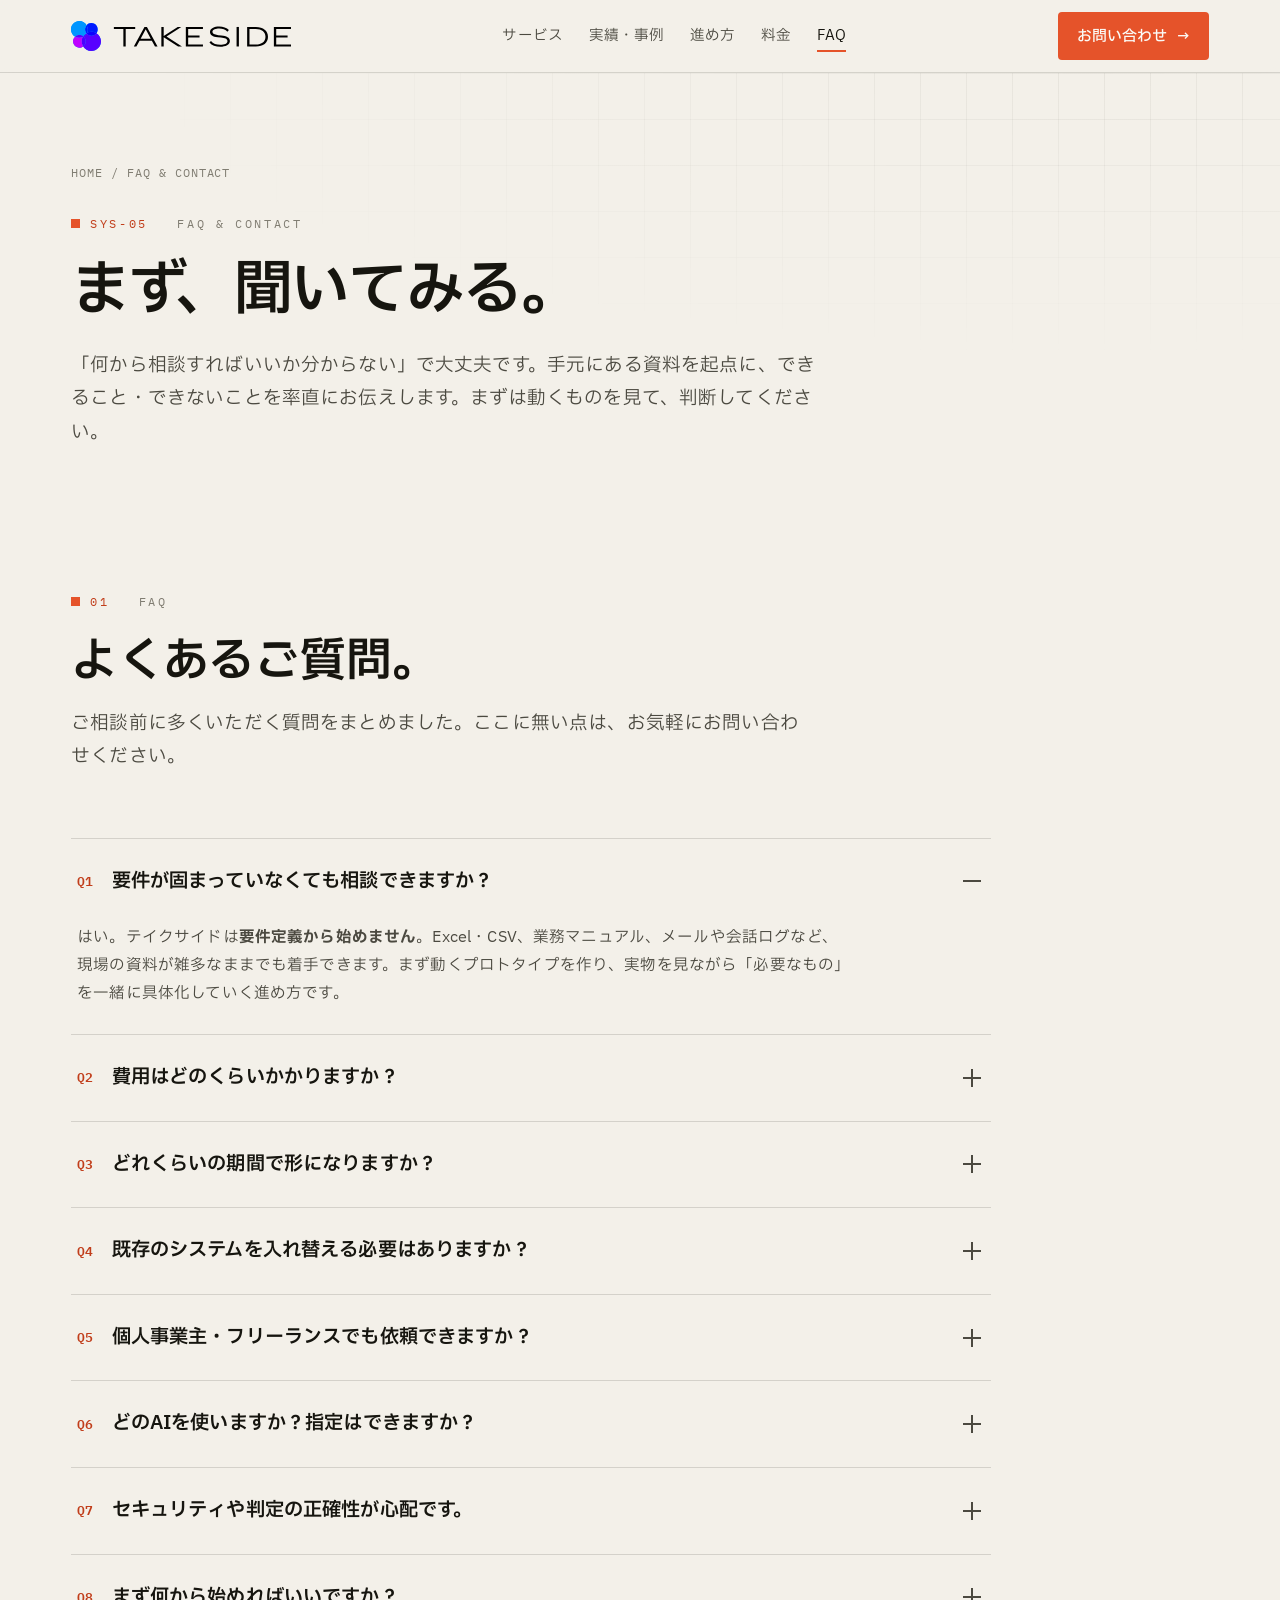
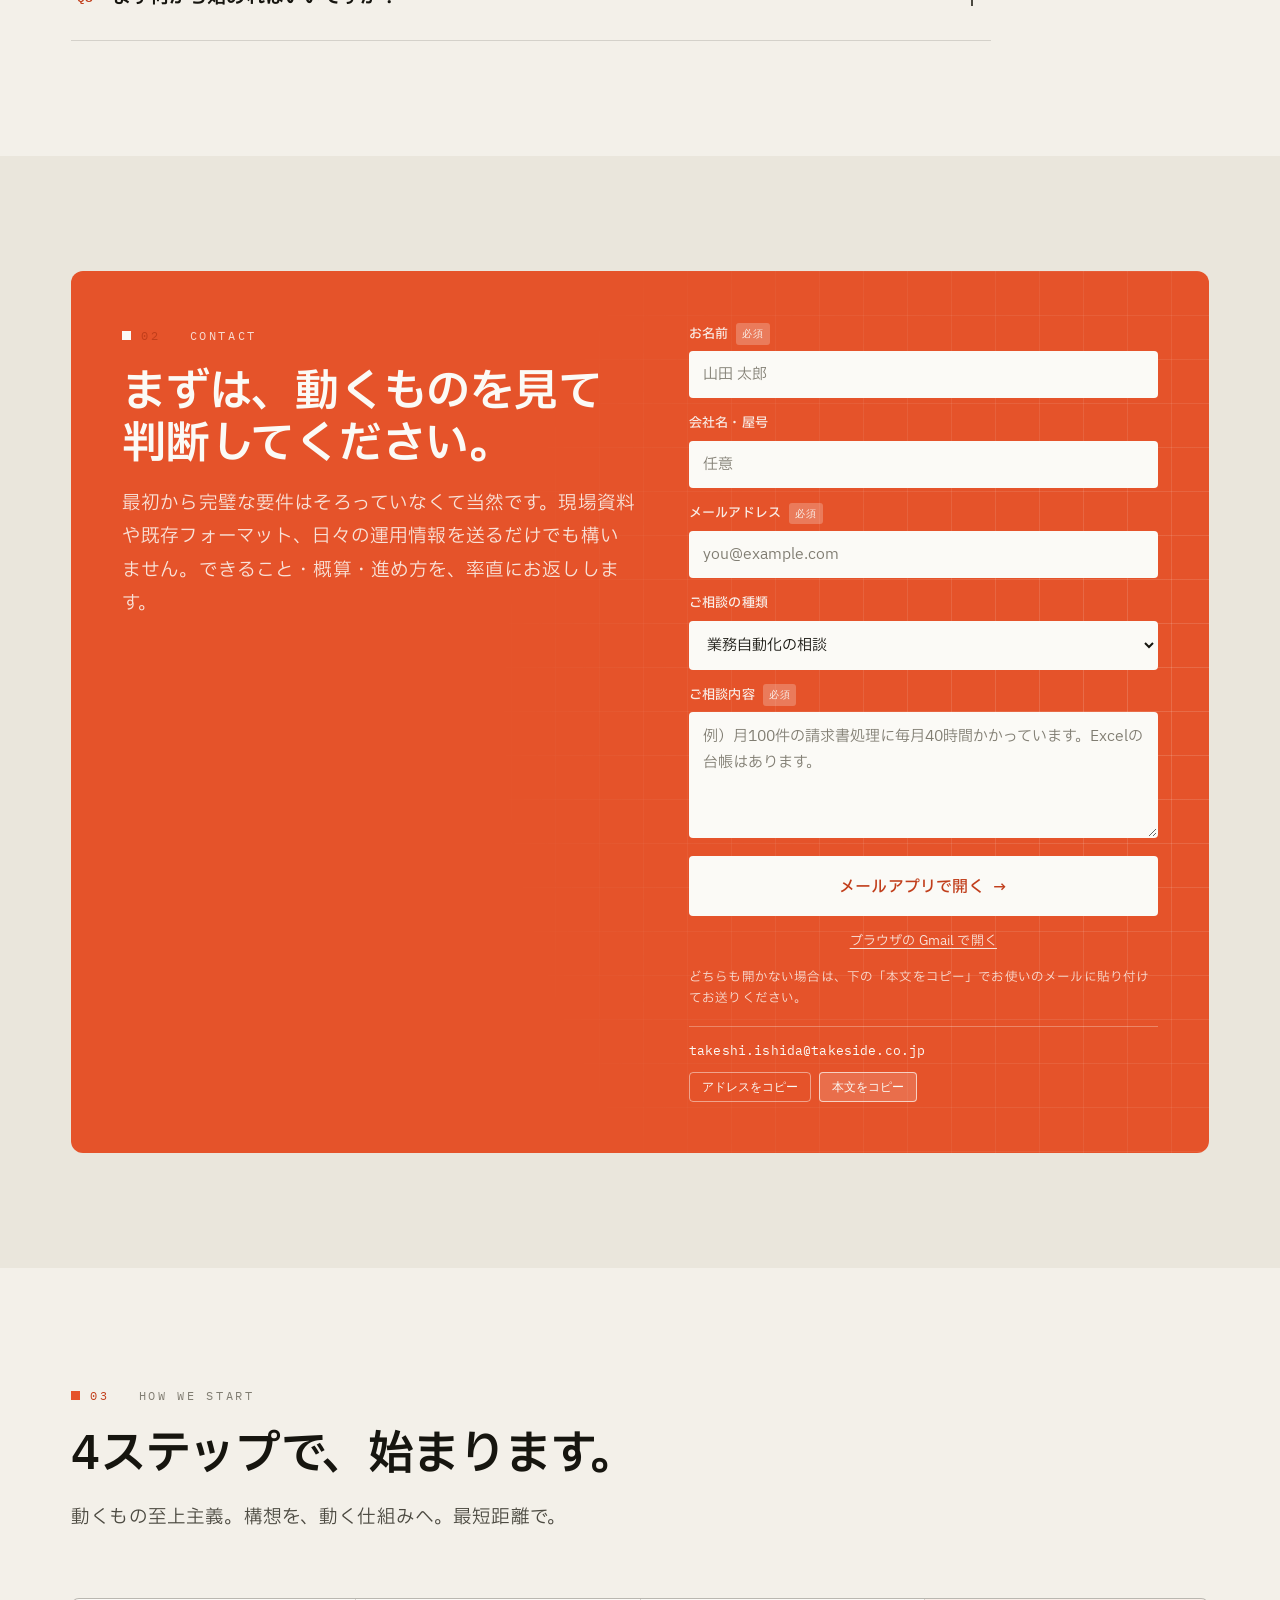
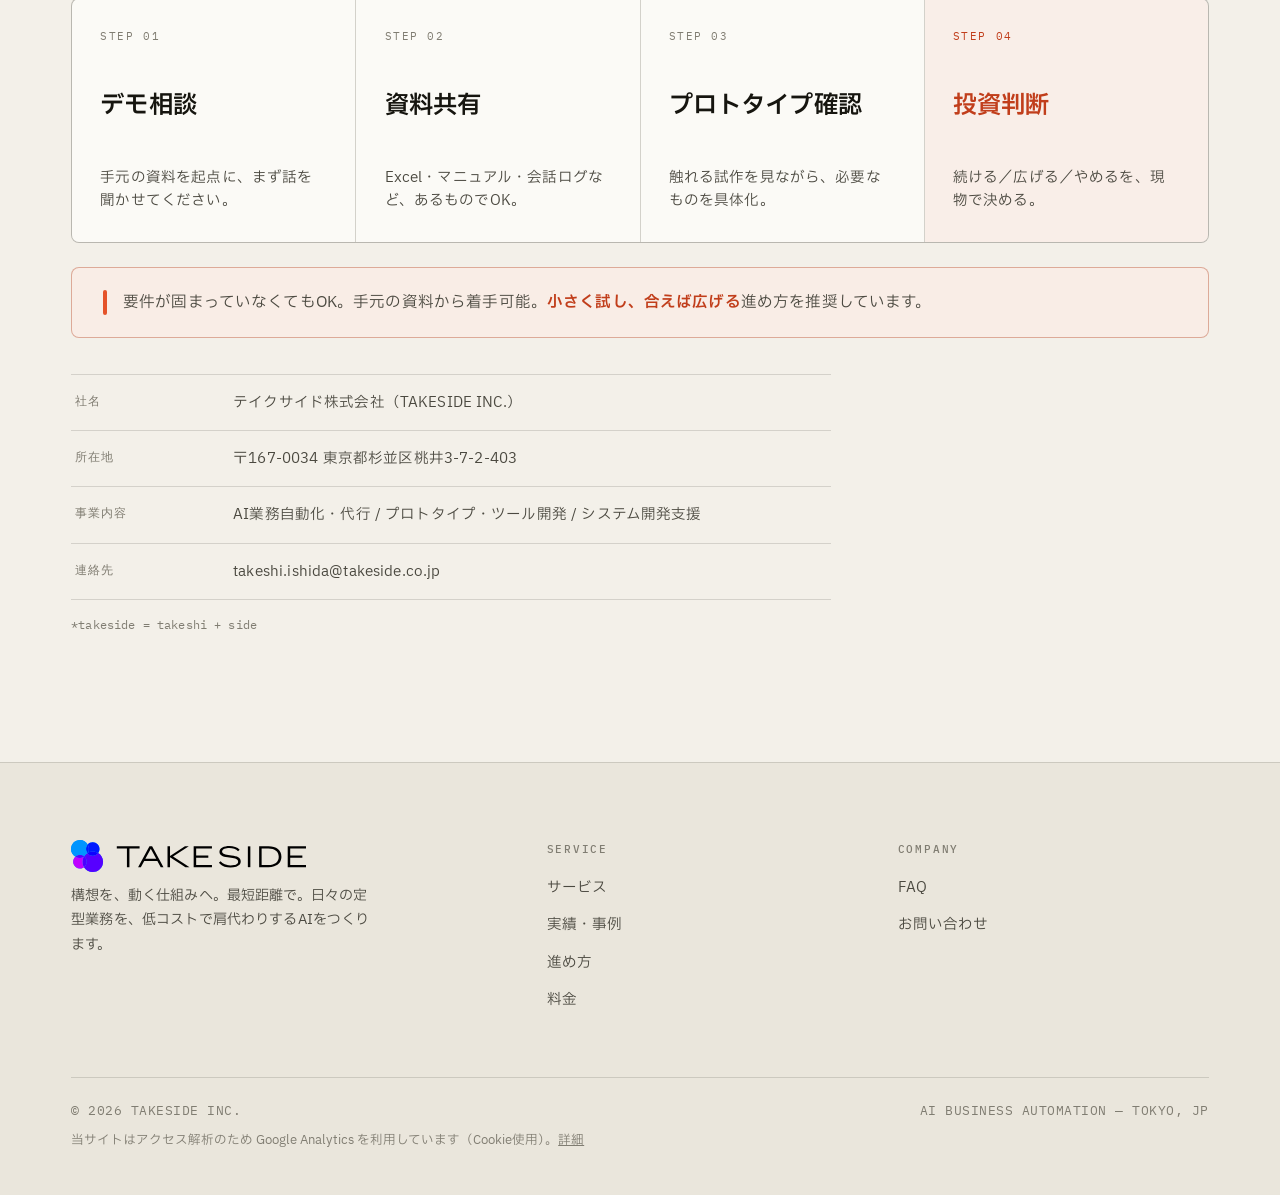
==== contact.html @ 53f58cab "fix: メールが起動しない問題を修正し、連絡経路を3系統に冗長化 ## 不具合 「入力内容でメールを作成」を押してもメールアプリが起動しなかった。 JSに例外はなく mailto も正しく生成されて" ====
<!DOCTYPE html>
<html lang="ja">
<head>
<meta charset="UTF-8" />
<meta name="viewport" content="width=device-width, initial-scale=1.0" />
<!-- Google Analytics (GA4) -->
<script async src="https://www.googletagmanager.com/gtag/js?id=G-G6KXZJPGRD"></script>
<script>
  window.dataLayer = window.dataLayer || [];
  function gtag(){dataLayer.push(arguments);}
  gtag('js', new Date());
  gtag('config', 'G-G6KXZJPGRD');
</script>
<meta name="theme-color" content="#F3F0E9" />
<meta name="description" content="よくあるご質問とお問い合わせ。要件が固まっていなくてもOK、手元の資料から着手可能。まずは動くものを見て判断してください。" />
<title>FAQ・お問い合わせ | テイクサイド株式会社</title>
<link rel="canonical" href="https://takeside.co.jp/contact.html" />

<!-- OGP / SNS共有 -->
<meta property="og:type" content="website" />
<meta property="og:site_name" content="テイクサイド株式会社" />
<meta property="og:locale" content="ja_JP" />
<meta property="og:url" content="https://takeside.co.jp/contact.html" />
<meta property="og:title" content="FAQ・お問い合わせ | テイクサイド株式会社" />
<meta property="og:description" content="よくあるご質問とお問い合わせ。要件が固まっていなくてもOK、手元の資料から着手可能。まずは動くものを見て判断してください。" />
<meta property="og:image" content="https://takeside.co.jp/og-image.png" />
<meta property="og:image:width" content="1200" />
<meta property="og:image:height" content="630" />
<meta property="og:image:alt" content="テイクサイド株式会社 — 構想を、動く仕組みへ。最短距離で。" />

<!-- Twitter / X カード -->
<meta name="twitter:card" content="summary_large_image" />
<meta name="twitter:title" content="FAQ・お問い合わせ | テイクサイド株式会社" />
<meta name="twitter:description" content="よくあるご質問とお問い合わせ。要件が固まっていなくてもOK、手元の資料から着手可能。まずは動くものを見て判断してください。" />
<meta name="twitter:image" content="https://takeside.co.jp/og-image.png" />

<link rel="icon" type="image/svg+xml" href="favicon.svg" />
<link rel="icon" type="image/png" sizes="32x32" href="favicon-32.png" />
<link rel="icon" type="image/png" sizes="16x16" href="favicon-16.png" />
<link rel="icon" href="favicon.ico" sizes="any" />
<link rel="apple-touch-icon" href="apple-touch-icon.png" />

<link rel="preconnect" href="https://fonts.googleapis.com" />
<link rel="preconnect" href="https://fonts.gstatic.com" crossorigin />
<link href="https://fonts.googleapis.com/css2?family=IBM+Plex+Mono:wght@400;500;600&family=IBM+Plex+Sans+JP:wght@400;500;600;700&family=IBM+Plex+Sans:wght@400;500;600&display=swap" rel="stylesheet" />
<link rel="stylesheet" href="styles.css" />
<link rel="stylesheet" href="pages.css" />

<!-- 構造化データ（組織情報） -->
<script type="application/ld+json">
{
  "@context": "https://schema.org",
  "@type": "Organization",
  "name": "テイクサイド株式会社",
  "alternateName": "TAKESIDE INC.",
  "url": "https://takeside.co.jp/",
  "logo": "https://takeside.co.jp/logo-takeside-color.png",
  "image": "https://takeside.co.jp/og-image.png",
  "description": "中小企業向けAI業務自動化・代行 & プロトタイプ・ツール開発。要件定義から始めず、まず動くプロトタイプを作り、実物を見ながら投資判断できる進め方を提供。",
  "email": "takeshi.ishida@takeside.co.jp",
  "address": {
    "@type": "PostalAddress",
    "postalCode": "167-0034",
    "addressRegion": "東京都",
    "addressLocality": "杉並区",
    "streetAddress": "桃井3-7-2-403",
    "addressCountry": "JP"
  },
  "founder": { "@type": "Person", "name": "石田 武士" },
  "knowsAbout": ["AI業務自動化・代行", "プロトタイプ開発", "業務自動化", "AIツール開発"]
}
</script>

<!-- FAQ 構造化データ -->
<script type="application/ld+json">
{
  "@context": "https://schema.org",
  "@type": "FAQPage",
  "mainEntity": [
    { "@type": "Question", "name": "要件が固まっていなくても相談できますか？", "acceptedAnswer": { "@type": "Answer", "text": "はい。テイクサイドは要件定義から始めません。Excel・CSV、業務マニュアル、メールや会話ログなど現場の資料が雑多なままでも着手でき、まず動くプロトタイプを作り実物を見ながら必要なものを具体化します。" } },
    { "@type": "Question", "name": "費用はどのくらいかかりますか？", "acceptedAnswer": { "@type": "Answer", "text": "ライトプラン30万円〜、スタンダードプラン50万円〜、エンタープライズ100万円〜が基本です。プロトタイプ作成までは基本0円で対応。成果報酬型や個人導入からのスタートも相談可能です。" } },
    { "@type": "Question", "name": "どれくらいの期間で形になりますか？", "acceptedAnswer": { "@type": "Answer", "text": "最短1週間でデモ環境を用意できます。Day1でヒアリング・資料共有、Day3〜7でプロトタイプ作成と実データ検証・ROI試算、Day8〜14で修正と本格導入の判断という流れです。" } },
    { "@type": "Question", "name": "既存のシステムを入れ替える必要はありますか？", "acceptedAnswer": { "@type": "Answer", "text": "いいえ。大規模なリプレイスは不要です。既存の基幹システムはそのままに、Excel／CSV連携などの周辺業務から段階的に着手し、効果が見えたものから広げていけます。" } },
    { "@type": "Question", "name": "個人事業主・フリーランスでも依頼できますか？", "acceptedAnswer": { "@type": "Answer", "text": "はい。企業導入だけでなく、個人・フリーランス・小規模事業者向けのスモールスタートも用意しています。予算に応じた柔軟なプランで第一歩からサポートします。" } },
    { "@type": "Question", "name": "どのAIを使いますか？指定はできますか？", "acceptedAnswer": { "@type": "Answer", "text": "Claude／Gemini／Copilot／ChatGPT など、御社の導入状況に合わせて柔軟に対応します。特定ツールに固定せず、業務と既存環境に合うものを選定します。" } },
    { "@type": "Question", "name": "セキュリティや判定の正確性が心配です。", "acceptedAnswer": { "@type": "Answer", "text": "エンタープライズではセキュリティ要件に対応します。審査・判定業務では判定理由をログ保存し、人の確認・承認工程を残す半自動化の設計が可能で、安全に運用へ乗せます。" } },
    { "@type": "Question", "name": "まず何から始めればいいですか？", "acceptedAnswer": { "@type": "Answer", "text": "デモ相談、現場資料の共有、プロトタイプ確認、投資判断の4ステップです。完璧な要件書は不要で手元の資料から着手できます。takeshi.ishida@takeside.co.jp までご連絡ください。" } }
  ]
}
</script>
</head>
<body>

<!-- ============================ HEADER ============================ -->
<header class="site-header">
  <div class="wrap nav">
    <a class="brand" href="index.html" aria-label="TAKESIDE INC.">
      <img class="brand-logo" src="logo-takeside-color.svg" alt="TAKESIDE INC." width="300" height="41" />
    </a>
    <nav>
      <ul class="nav-links">
        <li><a href="service.html">サービス</a></li>
        <li><a href="works.html">実績・事例</a></li>
        <li><a href="index.html#process">進め方</a></li>
        <li><a href="pricing.html">料金</a></li>
        <li><a href="contact.html#faq" aria-current="page">FAQ</a></li>
        <li class="m-cta"><a href="contact.html#contact">お問い合わせ</a></li>
      </ul>
    </nav>
    <a class="btn btn-primary" href="#contact">お問い合わせ<span class="arr">→</span></a>
    <button class="btn btn-ghost nav-toggle" aria-label="メニュー" aria-expanded="false">☰</button>
  </div>
</header>

<main>

<!-- ============================ PAGE HERO ============================ -->
<section class="page-hero">
  <div class="wrap">
    <p class="crumbs"><a href="index.html">HOME</a> / FAQ &amp; CONTACT</p>
    <span class="eyebrow" style="margin-top:18px;"><span class="idx">SYS-05</span>&nbsp;&nbsp;FAQ &amp; Contact</span>
    <h1>まず、聞いてみる。</h1>
    <p class="lead">「何から相談すればいいか分からない」で大丈夫です。手元にある資料を起点に、できること・できないことを率直にお伝えします。まずは動くものを見て、判断してください。</p>
  </div>
</section>

<!-- ============================ FAQ ============================ -->
<section class="section" id="faq" style="padding-top:clamp(40px,5vw,72px);">
  <div class="wrap">
    <div class="section-head">
      <span class="eyebrow"><span class="idx">01</span>&nbsp;&nbsp;FAQ</span>
      <h2 class="h2">よくあるご質問。</h2>
      <p class="lead">ご相談前に多くいただく質問をまとめました。ここに無い点は、お気軽にお問い合わせください。</p>
    </div>

    <div class="faq-list">
      <details class="faq" open>
        <summary><span class="q">Q1</span>要件が固まっていなくても相談できますか？<span class="ic"></span></summary>
        <div class="a">はい。テイクサイドは<strong>要件定義から始めません</strong>。Excel・CSV、業務マニュアル、メールや会話ログなど、現場の資料が雑多なままでも着手できます。まず動くプロトタイプを作り、実物を見ながら「必要なもの」を一緒に具体化していく進め方です。</div>
      </details>
      <details class="faq">
        <summary><span class="q">Q2</span>費用はどのくらいかかりますか？<span class="ic"></span></summary>
        <div class="a">ライトプラン<strong>30万円〜</strong>／スタンダードプラン<strong>50万円〜</strong>／エンタープライズ<strong>100万円〜</strong>を基本としています。最初から大きく投資する必要はなく、<strong>プロトタイプ作成までは基本0円</strong>で対応。コスト削減だけでなく売上向上にコミットする成果報酬型や、個人導入からのスタートもご相談いただけます。</div>
      </details>
      <details class="faq">
        <summary><span class="q">Q3</span>どれくらいの期間で形になりますか？<span class="ic"></span></summary>
        <div class="a">最短<strong>1週間でデモ環境</strong>をご用意できます。目安は、Day1でヒアリング・資料共有、Day3〜7で簡易プロトタイプ作成と実データでの動作確認・ROI試算、Day8〜14で修正と本格導入の判断、という流れです。</div>
      </details>
      <details class="faq">
        <summary><span class="q">Q4</span>既存のシステムを入れ替える必要はありますか？<span class="ic"></span></summary>
        <div class="a">いいえ。<strong>大規模なリプレイスは不要</strong>です。既存の基幹システムはそのままに、Excel／CSV連携などの周辺業務から段階的に着手します。詰まりの大きい工程だけを小さく改善し、効果が見えたものから広げていけます。</div>
      </details>
      <details class="faq">
        <summary><span class="q">Q5</span>個人事業主・フリーランスでも依頼できますか？<span class="ic"></span></summary>
        <div class="a">はい。企業導入だけでなく、<strong>個人・フリーランス・小規模事業者向けのスモールスタート</strong>もご用意しています。ご予算に応じた柔軟なプランで、自身の業務課題解決やAI化の第一歩からサポートします。</div>
      </details>
      <details class="faq">
        <summary><span class="q">Q6</span>どのAIを使いますか？指定はできますか？<span class="ic"></span></summary>
        <div class="a">Claude／Gemini／Copilot／ChatGPT など、<strong>御社の導入状況に合わせて柔軟に対応</strong>します。特定のツールに固定せず、業務と既存環境に合うものを選定します。</div>
      </details>
      <details class="faq">
        <summary><span class="q">Q7</span>セキュリティや判定の正確性が心配です。<span class="ic"></span></summary>
        <div class="a">エンタープライズではセキュリティ要件への対応を行います。また審査・判定業務では、<strong>判定理由をログとして保存</strong>し、<strong>人の確認・承認工程を残す</strong>半自動化の設計が可能です。いきなり全自動にせず、安全に運用へ乗せます。</div>
      </details>
      <details class="faq">
        <summary><span class="q">Q8</span>まず何から始めればいいですか？<span class="ic"></span></summary>
        <div class="a">①デモ相談 → ②現場資料の共有 → ③プロトタイプ確認 → ④投資判断、の4ステップです。完璧な要件書は不要で、手元の資料からそのまま着手できます。まずは <strong>takeshi.ishida@takeside.co.jp</strong> までお気軽にご連絡ください。</div>
      </details>
    </div>
  </div>
</section>

<!-- ============================ CONTACT ============================ -->
<section class="section usecases" id="contact">
  <div class="wrap">
    <div class="contact-card">
      <div>
        <span class="eyebrow"><span class="idx">02</span>&nbsp;&nbsp;Contact</span>
        <h2 style="margin-top:18px;">まずは、動くものを見て判断してください。</h2>
        <p class="lead">最初から完璧な要件はそろっていなくて当然です。現場資料や既存フォーマット、日々の運用情報を送るだけでも構いません。できること・概算・進め方を、率直にお返しします。</p>
      </div>
      <!--
        GitHub Pages は静的ホスティングのため、サーバ側で受信する仕組みを持てない。
        そのため送信は「入力内容からメール本文を組み立てて mailto を開く」方式にしている。
        メールソフトが開かない環境でも詰まないよう、宛先アドレスとコピーボタンを常設。

        外部フォームサービス（Formspree 等）を契約したら、この form タグに
          action="https://formspree.io/f/xxxxxxx" method="POST"
        を足し、下の JS の e.preventDefault() を外すだけで通常送信に切り替わる。
      -->
      <form class="cform" id="contact-form" novalidate>
        <div class="cf-row">
          <label for="cf-name">お名前<span class="req">必須</span></label>
          <input id="cf-name" name="name" type="text" required autocomplete="name" placeholder="山田 太郎" />
        </div>
        <div class="cf-row">
          <label for="cf-company">会社名・屋号</label>
          <input id="cf-company" name="company" type="text" autocomplete="organization" placeholder="任意" />
        </div>
        <div class="cf-row">
          <label for="cf-email">メールアドレス<span class="req">必須</span></label>
          <input id="cf-email" name="email" type="email" required autocomplete="email" placeholder="you@example.com" />
        </div>
        <div class="cf-row">
          <label for="cf-topic">ご相談の種類</label>
          <select id="cf-topic" name="topic">
            <option>業務自動化の相談</option>
            <option>プロトタイプを作りたい</option>
            <option>料金・見積もりの相談</option>
            <option>その他</option>
          </select>
        </div>
        <div class="cf-row">
          <label for="cf-body">ご相談内容<span class="req">必須</span></label>
          <textarea id="cf-body" name="message" rows="4" required placeholder="例）月100件の請求書処理に毎月40時間かかっています。Excelの台帳はあります。"></textarea>
        </div>
        <p class="cf-error" role="alert" hidden></p>

        <!--
          送信ボタンは button ではなく実体のある a にしている。
          JSで生成したaを合成クリックして即 removeChild する方式だと、
          Chrome の外部プロトコル起動が非同期のため起点要素が消えて破棄されることがある。
          DOM に常駐する a の href を入力のたびに更新し、クリックはブラウザ既定の挙動に任せる。
          JS が無効でも宛先だけは入った mailto として機能する。
        -->
        <a class="btn btn-primary cf-send" id="cf-send" href="mailto:takeshi.ishida@takeside.co.jp">メールアプリで開く<span class="arr">→</span></a>

        <!-- メールアプリ未設定でブラウザの Gmail を使っている利用者向けの代替経路 -->
        <a class="cf-alt" id="cf-gmail" href="https://mail.google.com/mail/?view=cm&amp;fs=1&amp;to=takeshi.ishida@takeside.co.jp" target="_blank" rel="noopener">ブラウザの Gmail で開く</a>

        <p class="cf-note">どちらも開かない場合は、下の「本文をコピー」でお使いのメールに貼り付けてお送りください。</p>
        <div class="cf-fallback">
          <code>takeshi.ishida@takeside.co.jp</code>
          <span class="cf-acts">
            <button class="cf-copy" type="button" data-copy="mail">アドレスをコピー</button>
            <button class="cf-copy" type="button" data-copy="body">本文をコピー</button>
          </span>
        </div>
      </form>
    </div>
  </div>
</section>

<!-- ============================ PROCESS + COMPANY ============================ -->
<section class="section">
  <div class="wrap">
    <div class="section-head">
      <span class="eyebrow"><span class="idx">03</span>&nbsp;&nbsp;How we start</span>
      <h2 class="h2">4ステップで、始まります。</h2>
      <p class="lead">動くもの至上主義。構想を、動く仕組みへ。最短距離で。</p>
    </div>

    <div class="row-grid c4" style="margin-bottom:24px;">
      <div class="cell"><span class="n">Step 01</span><h4>デモ相談</h4><p>手元の資料を起点に、まず話を聞かせてください。</p></div>
      <div class="cell"><span class="n">Step 02</span><h4>資料共有</h4><p>Excel・マニュアル・会話ログなど、あるものでOK。</p></div>
      <div class="cell"><span class="n">Step 03</span><h4>プロトタイプ確認</h4><p>触れる試作を見ながら、必要なものを具体化。</p></div>
      <div class="cell accent"><span class="n">Step 04</span><h4>投資判断</h4><p>続ける／広げる／やめるを、現物で決める。</p></div>
    </div>

    <div class="callout">
      <span class="bar"></span>
      <p>要件が固まっていなくてもOK。手元の資料から着手可能。<b>小さく試し、合えば広げる</b>進め方を推奨しています。</p>
    </div>

    <div class="company">
      <div class="row"><span class="k">社名</span><span class="val">テイクサイド株式会社（TAKESIDE INC.）</span></div>
      <div class="row"><span class="k">所在地</span><span class="val">〒167-0034 東京都杉並区桃井3-7-2-403</span></div>
      <div class="row"><span class="k">事業内容</span><span class="val">AI業務自動化・代行 / プロトタイプ・ツール開発 / システム開発支援</span></div>
      <div class="row"><span class="k">連絡先</span><span class="val">takeshi.ishida@takeside.co.jp</span></div>
    </div>
    <p class="company-note" style="font-family:var(--font-mono);font-size:12px;color:var(--ink-3);margin-top:14px;">*takeside = takeshi + side</p>
  </div>
</section>

</main>

<!-- ============================ FOOTER ============================ -->
<footer class="site-footer">
  <div class="wrap">
    <div class="foot-grid">
      <div class="foot-brand">
        <a class="brand" href="index.html" aria-label="TAKESIDE INC.">
          <img class="brand-logo" src="logo-takeside-color.svg" alt="TAKESIDE INC." width="300" height="41" loading="lazy" />
        </a>
        <p>構想を、動く仕組みへ。最短距離で。日々の定型業務を、低コストで肩代わりするAIをつくります。</p>
      </div>
      <div class="foot-col">
        <h4>Service</h4>
        <ul>
          <li><a href="service.html">サービス</a></li>
          <li><a href="works.html">実績・事例</a></li>
          <li><a href="index.html#process">進め方</a></li>
          <li><a href="pricing.html">料金</a></li>
        </ul>
      </div>
      <div class="foot-col">
        <h4>Company</h4>
        <ul>
          <li><a href="contact.html#faq">FAQ</a></li>
          <li><a href="contact.html#contact">お問い合わせ</a></li>
        </ul>
      </div>
    </div>
    <div class="foot-bottom">
      <small>© 2026 TAKESIDE INC.</small>
      <small>AI BUSINESS AUTOMATION — TOKYO, JP</small>
    </div>
    <p class="foot-bottom" style="border-top:none;padding-top:0;margin-top:8px;"><small style="font-family:var(--font-jp);letter-spacing:0;">当サイトはアクセス解析のため Google Analytics を利用しています（Cookie使用）。<a href="https://policies.google.com/technologies/partner-sites" target="_blank" rel="noopener" style="color:inherit;text-decoration:underline;">詳細</a></small></p>
  </div>
</footer>



<!-- ============================ SCRIPT ============================ -->
<script>
  (function () {
    var els = document.querySelectorAll('.reveal');
    if ('IntersectionObserver' in window) {
      var io = new IntersectionObserver(function (entries) {
        entries.forEach(function (en) { if (en.isIntersecting) { en.target.classList.add('in'); io.unobserve(en.target); } });
      }, { threshold: 0.12, rootMargin: '0px 0px -8% 0px' });
      els.forEach(function (e, i) { e.style.transitionDelay = (Math.min(i % 4, 3) * 70) + 'ms'; io.observe(e); });
    } else {
      els.forEach(function (e) { e.classList.add('in'); });
    }
    var tgl = document.querySelector('.nav-toggle');
    var hdr = document.querySelector('.site-header');
    if (tgl && hdr) {
      tgl.addEventListener('click', function () {
        var open = hdr.classList.toggle('nav-open');
        tgl.setAttribute('aria-expanded', open ? 'true' : 'false');
        tgl.textContent = open ? '✕' : '☰';
      });
    }

    // ---- お問い合わせフォーム ----
    // 静的ホスティングのため送信サーバを持てない。入力内容から本文を組み立て、
    // (1) メールアプリ (2) ブラウザのGmail (3) クリップボード の3経路を用意する。
    // 外部フォームサービスに切り替える場合は form に action/method を足し、この節を削除する。
    var form = document.getElementById('contact-form');
    if (form) {
      var MAIL = 'takeshi.ishida@takeside.co.jp';
      var err  = form.querySelector('.cf-error');
      var send = document.getElementById('cf-send');
      var gmail = document.getElementById('cf-gmail');

      function val(id) { return (document.getElementById(id).value || '').trim(); }

      function compose() {
        var name = val('cf-name'), email = val('cf-email'), body = val('cf-body');
        var company = val('cf-company'), topic = val('cf-topic');
        var missing = [];
        if (!name)  missing.push('お名前');
        if (!email) missing.push('メールアドレス');
        if (!body)  missing.push('ご相談内容');
        var problem = null;
        if (missing.length) problem = missing.join('・') + ' を入力してください。';
        // 厳密判定はしない。打ち間違いの取りこぼしより、送れないほうが損失が大きい。
        else if (email.indexOf('@') < 1 || email.indexOf('.', email.indexOf('@')) < 0)
          problem = 'メールアドレスの形式をご確認ください。';

        return {
          problem: problem,
          subject: '【お問い合わせ】' + topic + (name ? ' / ' + name : ''),
          text: [
            'お名前: ' + (name || ''),
            '会社名・屋号: ' + (company || '（未記入）'),
            'メールアドレス: ' + (email || ''),
            'ご相談の種類: ' + topic,
            '',
            'ご相談内容:',
            body || '',
            '',
            '---',
            'takeside.co.jp のお問い合わせフォームより'
          ].join('\n')
        };
      }

      // 入力のたびにリンク先を更新しておく。クリック時に組み立てて遷移させるのではなく、
      // 「最初から正しい href を持つリンク」をユーザーが踏む形にするのが最も確実。
      function refresh() {
        var c = compose();
        var q = '?subject=' + encodeURIComponent(c.subject) + '&body=' + encodeURIComponent(c.text);
        var mailto = 'mailto:' + MAIL + q;
        // mailto が長すぎると環境によって切り捨てられるため、その場合は宛先だけにする
        send.href = mailto.length > 1900 ? 'mailto:' + MAIL : mailto;
        gmail.href = 'https://mail.google.com/mail/?view=cm&fs=1&to=' + encodeURIComponent(MAIL)
                   + '&su=' + encodeURIComponent(c.subject) + '&body=' + encodeURIComponent(c.text);
      }
      form.addEventListener('input', refresh);
      form.addEventListener('change', refresh);
      refresh();

      // 未入力のまま踏まれた場合だけ既定動作を止める
      function guard(e) {
        var c = compose();
        if (c.problem) { e.preventDefault(); show(c.problem); return false; }
        hide(); return true;
      }
      send.addEventListener('click', guard);
      gmail.addEventListener('click', guard);

      function show(m) { err.textContent = m; err.hidden = false; }
      function hide() { err.textContent = ''; err.hidden = true; }

      // クリップボード（メール経路が全滅した場合の最終手段）
      form.querySelectorAll('.cf-copy').forEach(function (btn) {
        btn.addEventListener('click', function () {
          var kind = btn.getAttribute('data-copy');
          var c = compose();
          if (kind === 'body' && c.problem) { show(c.problem); return; }
          hide();
          var text = kind === 'mail' ? MAIL : (c.subject + '\n\n' + c.text);
          var label = btn.textContent;
          var done = function () {
            btn.textContent = 'コピーしました';
            setTimeout(function () { btn.textContent = label; }, 1800);
          };
          if (navigator.clipboard && window.isSecureContext) {
            navigator.clipboard.writeText(text).then(done, legacy);
          } else { legacy(); }
          function legacy() {
            // http や古い環境で Clipboard API が使えない場合の退避
            var ta = document.createElement('textarea');
            ta.value = text; ta.setAttribute('readonly', '');
            ta.style.cssText = 'position:absolute;left:-9999px';
            document.body.appendChild(ta); ta.select();
            try { document.execCommand('copy'); done(); } catch (_) {}
            document.body.removeChild(ta);
          }
        });
      });
    }
  })();
</script>

</body>
</html>
---- styles.css ----
/* =========================================================================
   TAKESIDE — Engineered / 設計図  design system
   Paper × Ink × Vermilion. IBM Plex Sans JP / Mono.
   ========================================================================= */

:root {
  /* --- palette --- */
  --paper:    #F3F0E9;   /* warm off-white canvas */
  --paper-2:  #EAE6DC;   /* sunken panel */
  --paper-3:  #FBFAF6;   /* raised card */
  --ink:      #16150F;   /* near-black warm */
  --ink-2:    #4B4940;   /* secondary text */
  --ink-3:    #807D72;   /* tertiary / captions */
  --line:     rgba(22,21,15,0.14);
  --line-2:   rgba(22,21,15,0.08);

  /* accent (overridable by Tweaks) */
  --accent:   #E5532A;   /* vermilion */
  --accent-2: #C13E1B;   /* darker vermilion for text-on-paper */
  --on-accent:#FBFAF6;

  /* night section */
  --night:    #14130E;
  --night-2:  #1E1C15;
  --night-line: rgba(243,240,233,0.12);
  --paper-on-night: #EFEBE1;
  --ink-on-night: #9C988B;

  /* --- type scale --- */
  --font-jp: "IBM Plex Sans JP", system-ui, sans-serif;
  --font-en: "IBM Plex Sans", var(--font-jp);
  --font-mono: "IBM Plex Mono", ui-monospace, monospace;

  --t-display: clamp(40px, 6.2vw, 92px);
  --t-h2:      clamp(28px, 3.6vw, 50px);
  --t-h3:      clamp(20px, 1.9vw, 27px);
  --t-lead:    clamp(17px, 1.45vw, 21px);
  --t-body:    clamp(15px, 1.15vw, 17px);
  --t-small:   13px;
  --t-mono:    12px;

  /* --- spacing --- */
  --gut: clamp(20px, 4vw, 64px);
  --maxw: 1240px;
  --sect-y: clamp(72px, 9vw, 140px);
  --radius: 4px;
}

* { box-sizing: border-box; }

html { scroll-behavior: smooth; }

/* アンカー着地時、position:sticky のヘッダー(72px)が対象を隠さないように逃がす */
:target { scroll-margin-top: 96px; }

body {
  margin: 0;
  background: var(--paper);
  color: var(--ink);
  font-family: var(--font-jp);
  font-size: var(--t-body);
  line-height: 1.75;
  -webkit-font-smoothing: antialiased;
  text-rendering: optimizeLegibility;
  letter-spacing: 0.01em;
}

::selection { background: var(--accent); color: var(--on-accent); }

a { color: inherit; text-decoration: none; }
img, svg { display: block; max-width: 100%; }

.wrap {
  width: 100%;
  max-width: var(--maxw);
  margin-inline: auto;
  padding-inline: var(--gut);
}

/* ---- mono eyebrow label ---- */
.eyebrow {
  font-family: var(--font-mono);
  font-size: var(--t-mono);
  letter-spacing: 0.22em;
  text-transform: uppercase;
  color: var(--ink-3);
  display: inline-flex;
  align-items: center;
  gap: 10px;
}
.eyebrow::before {
  content: "";
  width: 9px; height: 9px;
  background: var(--accent);
  display: inline-block;
}
.eyebrow .idx { color: var(--accent-2); }

/* ---- headings ---- */
h1, h2, h3 { margin: 0; font-weight: 600; line-height: 1.18; letter-spacing: -0.005em; }
.h2 { font-size: var(--t-h2); font-weight: 600; line-height: 1.2; }
.lead { font-size: var(--t-lead); color: var(--ink-2); line-height: 1.8; max-width: 62ch; }

/* 日本語の改行位置制御。
   auto-phrase = 文節単位で折り返す（「まるごとAI/に。」のような分断を防ぐ）
   pretty      = 最終行に1〜2文字だけ残る孤立行を避ける
   どちらも未対応ブラウザでは既定の折り返しにフォールバックする。

   見出しに限定している。長いリード文に auto-phrase をかけると
   毎行が文節末で切れて右端が大きくガタつくため、本文は既定の禁則処理に任せる。 */
h1, h2, h3, h4, .h2 {
  text-wrap: pretty;
  /* 行頭の「『（ が持つ字面の余白を詰める。
     これがないと「「最短1週間」の、中身。」のような見出しだけ左に食い込んで見える。 */
  text-spacing-trim: trim-start;
}
/* 見出しのハード改行はデスクトップの2行構成を作るためのもの。
   狭い画面では前半だけで折り返しが起き、「なぜ、従来のシステム開 / 発では / …」のように
   中間行が数文字だけになって崩れる。狭幅では改行指定を無効化して自然な折り返しに任せる。 */
@media (max-width: 600px) {
  h1 br, h2 br, h3 br, .h2 br { display: none; }
}

/* auto-phrase は文節内で改行しないぶん、要素の min-content 幅を「最長の文節」まで押し上げる。
   320px級の画面では見出しの1文節（例:「まず試してみませんか。」= 28px×11字 ≒ 308px）が
   本文カラム(265px)より広くなり、flexの子がその幅で固定されて溢れる。
   works.html のCTA帯で実際に文字が切れていた（overflow:hidden のため横スクロールは出ない）。
   文節折り返しが効くのは行が複数になる中〜広幅なので、480px以上に限定する。 */
@media (min-width: 480px) {
  h1, h2, h3, h4, .h2 { word-break: auto-phrase; }
}
/* 480px未満でも h3/h4 は解禁する。溢れたのは h2(28px級)で、
   h3/h4(20px級)の1文節はカード内幅に収まるため安全（全ページ×全幅で実測確認済み）。 */
@media (max-width: 479px) {
  h3, h4 { word-break: auto-phrase; }
}

.accent { color: var(--accent-2); }
.mono { font-family: var(--font-mono); }

/* =========================================================================
   HEADER
   ========================================================================= */
.site-header {
  position: sticky; top: 0; z-index: 50;
  background: color-mix(in srgb, var(--paper) 86%, transparent);
  backdrop-filter: saturate(140%) blur(10px);
  border-bottom: 1px solid var(--line);
}
.nav {
  display: flex; align-items: center; justify-content: space-between;
  height: 72px;
}
.brand { display: flex; align-items: center; gap: 12px; }
.brand-logo { height: 30px; width: auto; display: block; }
.foot-brand .brand-logo { height: 32px; }
.brand .mark { width: 30px; height: 30px; flex: none; }
.brand .name {
  font-family: var(--font-en);
  font-weight: 600; font-size: 19px; letter-spacing: 0.14em;
}
.brand .name b { color: var(--accent-2); font-weight: 600; }
.nav-links { display: flex; align-items: center; gap: clamp(14px, 2vw, 30px); list-style: none; margin: 0; padding: 0; }
.nav-links a {
  font-size: 14.5px; color: var(--ink-2); position: relative; padding: 6px 0;
  transition: color .18s ease;
}
.nav-links a:hover { color: var(--ink); }
.nav-links a::after {
  content: ""; position: absolute; left: 0; bottom: 0; height: 2px; width: 0;
  background: var(--accent); transition: width .2s ease;
}
.nav-links a:hover::after { width: 100%; }

.btn {
  display: inline-flex; align-items: center; gap: 9px;
  font-family: var(--font-en); font-weight: 500; font-size: 15px;
  padding: 12px 22px; border-radius: var(--radius);
  border: 1px solid transparent; cursor: pointer;
  transition: transform .12s ease, background .18s ease, border-color .18s ease, color .18s ease;
  white-space: nowrap;
}
.btn:active { transform: translateY(1px); }
.btn-primary { background: var(--accent); color: var(--on-accent); }
.btn-primary:hover { background: var(--accent-2); }
.btn-ghost { background: transparent; color: var(--ink); border-color: var(--line); }
.btn-ghost:hover { border-color: var(--ink); }
.btn .arr { transition: transform .18s ease; }
.btn:hover .arr { transform: translateX(3px); }
.nav .btn { padding: 10px 18px; }

.nav-toggle { display: none; }

/* =========================================================================
   HERO
   ========================================================================= */
.hero { padding-top: clamp(52px, 7vw, 96px); padding-bottom: var(--sect-y); position: relative; overflow: hidden; }
.hero-grid {
  display: grid;
  grid-template-columns: minmax(0, 1.04fr) minmax(0, 0.96fr);
  gap: clamp(36px, 5vw, 72px);
  align-items: center;
}
/* 見出しのサイズ基準をビューポートではなく本文カラム自身にする。
   --t-display は 6.2vw 基準だが、ヒーロー本文は2カラムの左側（実測で幅の約39%）しかなく、
   1440px では 88px まで育って「AIに任せませ／んか。」と割れていた。
   cqw なら器の幅に追随するので、どの幅でも2行に収まる。
   （コンテナクエリ非対応環境では下の宣言が無効になり var(--t-display) にフォールバックする） */
.hero-copy { container-type: inline-size; }
.hero h1 {
  font-size: var(--t-display);
  /* 最長行「AIに任せませんか。」の実測が 8.97em ＝ 器の 11.15% が2行に収まる上限。
     フォント読込差のぶんを見て 10.7cqw に置く（h1のコピーを変えたら要再計測）。 */
  font-size: clamp(28px, 10.7cqw, 68px);
  font-weight: 600;
  letter-spacing: -0.02em;
  line-height: 1.08;
  margin-top: 26px;
}
.hero h1 .accent { display: inline; }
.hero .lead { margin-top: 28px; }
.hero-cta { display: flex; flex-wrap: wrap; gap: 14px; margin-top: 36px; }

.trust {
  display: flex; flex-wrap: wrap; gap: 10px 26px; margin: 38px 0 0;
  /* ul の既定 padding-inline-start(40px) を打ち消す。
     これが残っていたため各項目が本文の左端から浮いてインデントしていた。 */
  padding: 26px 0 0; border-top: 1px solid var(--line);
}
.trust li {
  list-style: none; display: flex; align-items: center; gap: 9px;
  font-size: 14px; color: var(--ink-2); font-family: var(--font-jp);
}
.trust li .tick {
  width: 18px; height: 18px; flex: none; border: 1.5px solid var(--accent);
  border-radius: 50%; display: grid; place-items: center;
}
.trust li .tick::after { content: ""; width: 7px; height: 4px; border-left: 1.6px solid var(--accent); border-bottom: 1.6px solid var(--accent); transform: rotate(-45deg) translateY(-1px); }
.trust ul { display: contents; }

/* faint blueprint grid behind hero */
.hero::before {
  content: ""; position: absolute; inset: 0; z-index: -1;
  background-image:
    linear-gradient(var(--line-2) 1px, transparent 1px),
    linear-gradient(90deg, var(--line-2) 1px, transparent 1px);
  background-size: 46px 46px;
  -webkit-mask-image: radial-gradient(120% 90% at 78% 30%, #000 0%, transparent 70%);
          mask-image: radial-gradient(120% 90% at 78% 30%, #000 0%, transparent 70%);
  opacity: .7;
}

/* =========================================================================
   PIPELINE DIAGRAM (hero visual)
   ========================================================================= */
.pipe {
  background: var(--paper-3);
  border: 1px solid var(--line);
  border-radius: 8px;
  padding: clamp(20px, 2.4vw, 30px);
  box-shadow: 0 1px 0 rgba(255,255,255,.6) inset, 0 24px 50px -34px rgba(22,21,15,.5);
  position: relative;
}
.pipe-head {
  display: flex; align-items: center; justify-content: space-between;
  font-family: var(--font-mono); font-size: 11.5px; letter-spacing: .12em;
  color: var(--ink-3); text-transform: uppercase;
  padding-bottom: 16px; margin-bottom: 20px; border-bottom: 1px dashed var(--line);
}
/* コード風トークン（workflow.automate / agent.run() / deploy:）は
   情報テキストと地続きに見えると「装飾なのか実データなのか」が判別できない。
   薄い面と枠を与えて、読み物ではなく識別子だと分かるようにする。 */
.pipe-head > span:first-child,
.pipe-foot .code {
  background: color-mix(in srgb, var(--ink) 5%, transparent);
  border: 1px solid var(--line-2);
  border-radius: 3px; padding: 3px 7px;
  text-transform: none; letter-spacing: .06em;
}
.pipe-dots { display: flex; gap: 6px; }
.pipe-dots i { width: 8px; height: 8px; border-radius: 50%; background: var(--line); display: block; }
.pipe-dots i:first-child { background: var(--accent); }

.pipe-flow {
  display: grid;
  grid-template-columns: 1fr auto 1fr;
  align-items: center; gap: 14px;
}
.pipe-col { display: flex; flex-direction: column; gap: 10px; }
.pipe-col .col-label {
  font-family: var(--font-mono); font-size: 10.5px; letter-spacing: .14em;
  text-transform: uppercase; color: var(--ink-3); margin-bottom: 2px;
}
.chip {
  display: flex; align-items: center; gap: 9px;
  background: var(--paper); border: 1px solid var(--line);
  border-radius: var(--radius); padding: 11px 13px;
  font-size: 14px; font-weight: 500;
}
.chip .glyph { width: 8px; height: 8px; flex: none; background: var(--ink-3); }
.chip.in .glyph { background: var(--ink-3); border-radius: 0; }
.chip.out { border-color: color-mix(in srgb, var(--accent) 40%, var(--line)); background: color-mix(in srgb, var(--accent) 7%, var(--paper-3)); }
.chip.out .glyph { background: var(--accent); clip-path: polygon(0 50%,38% 50%,38% 0,100% 50%,38% 100%,38% 50%); width: 12px; height: 12px; }

.pipe-node {
  display: flex; flex-direction: column; align-items: center; gap: 8px;
  justify-self: center;
  padding: 18px 16px; min-width: 116px; max-width: 180px;
  background: var(--accent); color: var(--on-accent);
  border-radius: 6px; text-align: center; position: relative;
}
.pipe-node .ring {
  width: 38px; height: 38px; border-radius: 50%;
  border: 2px solid color-mix(in srgb, var(--on-accent) 65%, transparent); display: grid; place-items: center;
  position: relative;
}
.pipe-node .ring .core { width: 12px; height: 12px; border-radius: 50%; background: var(--on-accent); }
.pipe-node .pulse { position: absolute; inset: 0; border-radius: 50%; border: 2px solid color-mix(in srgb, var(--on-accent) 65%, transparent); }
.pipe-node .nm { font-size: 13px; font-weight: 600; }
/* 名称「AIエージェント」とコード「agent.run()」が地続きに読まれないよう面で分ける
   （モバイルでは横並びになるため特に必要） */
.pipe-node .ev {
  font-family: var(--font-mono); font-size: 10.5px; letter-spacing: .04em;
  color: color-mix(in srgb, var(--on-accent) 88%, transparent);
  background: color-mix(in srgb, var(--on-accent) 16%, transparent);
  border-radius: 3px; padding: 2px 6px;
}

.pipe-arrow { display: grid; place-items: center; }
.pipe-arrow svg { width: 30px; height: 16px; }
.pipe-arrow .ln { stroke: var(--ink-3); stroke-width: 1.4; stroke-dasharray: 4 4; }
.pipe-arrow .hd { fill: var(--ink-3); }

.pipe-foot {
  margin-top: 20px; padding-top: 16px; border-top: 1px dashed var(--line);
  display: flex; align-items: center; justify-content: space-between; gap: 12px;
  /* 11px は注釈として小さすぎたため 12.5px に。数値は本文書体で読みやすく出す */
  font-family: var(--font-mono); font-size: 12.5px; color: var(--ink-3);
}
.pipe-foot .stat { font-family: var(--font-jp); letter-spacing: 0; }
.pipe-foot .stat b { color: var(--accent-2); font-size: 16px; font-family: var(--font-en); }

/* reduce bar-chart in the lower-left cell */
.pipe-reduce { display: flex; flex-direction: column; gap: 11px; }
.pipe-reduce .rd-label {
  font-family: var(--font-mono); font-size: 10.5px; letter-spacing: .14em;
  text-transform: uppercase; color: var(--ink-3); margin-bottom: 2px;
}
.pipe-reduce .rd-row { display: grid; grid-template-columns: 30px 1fr; align-items: center; gap: 9px; }
.pipe-reduce .rd-k { font-family: var(--font-mono); font-size: 11px; color: var(--ink-3); text-align: right; }
.pipe-reduce .rd-bar {
  position: relative; height: 14px; border-radius: 2px;
  background: var(--paper-2); display: flex; align-items: center; overflow: visible;
}
.pipe-reduce .rd-fill { display: block; height: 100%; border-radius: 2px; transform-origin: left; }
.pipe-reduce .rd-manual { background: color-mix(in srgb, var(--ink) 26%, transparent); }
.pipe-reduce .rd-ai { background: var(--accent); }
.pipe-reduce .rd-cut {
  position: absolute; right: 7px; top: 50%; transform: translateY(-50%);
  font-family: var(--font-mono); font-size: 10px; font-weight: 500; letter-spacing: .04em;
  color: var(--accent-2); white-space: nowrap;
}

@media (prefers-reduced-motion: no-preference) {
  .pipe-node .pulse { animation: pulse 2.4s ease-out infinite; }
  .pipe-arrow .ln { animation: dash 1s linear infinite; }
  .pipe-node .core { animation: core 2.4s ease-in-out infinite; }
  .pipe-reduce .rd-manual { animation: grow 1s .25s cubic-bezier(.22,.61,.36,1) both; }
  .pipe-reduce .rd-ai { animation: grow 1s .5s cubic-bezier(.22,.61,.36,1) both; }
  .pipe-reduce .rd-cut { animation: fade-in .5s 1.15s both; }
}
@keyframes pulse { 0% { transform: scale(1); opacity: .8; } 100% { transform: scale(2.1); opacity: 0; } }
@keyframes dash { to { stroke-dashoffset: -16; } }
@keyframes core { 0%,100% { opacity: 1; } 50% { opacity: .35; } }
@keyframes grow { from { transform: scaleX(0); } to { transform: scaleX(1); } }
@keyframes fade-in { from { opacity: 0; } to { opacity: 1; } }

/* =========================================================================
   SECTION SCAFFOLD
   ========================================================================= */
.section { padding-block: var(--sect-y); }
/* 見出しは1行に収まる幅まで許し、リード文だけ 62ch（.lead）で読みやすさを保つ。
   従来は両方まとめて 760px に絞っていたため、PCで見出しが早期に折り返していた。 */
.section-head { max-width: 1000px; margin-bottom: clamp(40px, 5vw, 64px); }
.section-head .h2 { margin-top: 18px; }
.section-head .lead { margin-top: 18px; }

/* night variant */
.section.night { background: var(--night); color: var(--paper-on-night); }
.section.night .lead { color: var(--ink-on-night); }
.section.night .eyebrow { color: var(--ink-on-night); }
.section.night .accent { color: var(--accent); }

/* =========================================================================
   USE CASES  (light, sunken band)
   ========================================================================= */
.section.usecases { background: var(--paper-2); }
.cases { display: grid; grid-template-columns: repeat(3, 1fr); gap: clamp(16px, 1.6vw, 22px); }
.case {
  background: var(--paper-3); border: 1px solid var(--line); border-radius: 8px;
  padding: clamp(26px, 2.6vw, 38px); display: flex; flex-direction: column; gap: 18px;
  transition: border-color .22s ease, transform .22s ease, box-shadow .22s ease; position: relative;
}
.case:hover { border-color: color-mix(in srgb, var(--accent) 55%, var(--line)); transform: translateY(-3px); box-shadow: 0 22px 44px -32px rgba(22,21,15,.5); }
.case .tag {
  font-family: var(--font-mono); font-size: 11px; letter-spacing: .12em; text-transform: uppercase;
  color: var(--accent-2); display: inline-flex; align-items: center; gap: 8px;
}
.case .tag::before { content: ""; width: 7px; height: 7px; background: var(--accent); }
.case .desc { color: var(--ink-2); font-size: 15px; line-height: 1.7; }
.case .stat { margin-top: auto; padding-top: 16px; border-top: 1px solid var(--line); }
.case .stat .num {
  font-family: var(--font-en); font-weight: 600; letter-spacing: -0.03em;
  font-size: clamp(46px, 5vw, 68px); line-height: 1; color: var(--ink);
  font-variant-numeric: tabular-nums; /* 3枚のカードで数字の字幅を揃える */
}
.case .stat .num em { color: var(--accent); font-style: normal; }
/* 「約85%」の「約」は数字と同サイズだと重い。落として数字を主役にする */
.case .stat .num .approx {
  font-family: var(--font-jp); font-size: .42em; font-weight: 500;
  letter-spacing: 0; color: var(--ink-3);
  margin-right: .08em; vertical-align: .3em;
}
.case .stat .cap { font-size: 13px; color: var(--ink-3); margin-top: 6px; }
.case .more { font-family: var(--font-mono); font-size: 12px; color: var(--ink-3); display: inline-flex; gap: 6px; align-items: center; transition: color .18s, gap .18s; }
.case:hover .more { color: var(--accent-2); gap: 10px; }
.cases-note { font-size: 12.5px; color: var(--ink-3); margin-top: 18px; font-family: var(--font-jp); }

/* =========================================================================
   PAIN POINTS
   ========================================================================= */
.pains { display: grid; grid-template-columns: 1fr 1fr; gap: clamp(18px, 2vw, 28px); }
.pain {
  background: var(--paper-3); border: 1px solid var(--line); border-radius: 8px;
  padding: clamp(26px, 2.6vw, 38px);
}
.pain .who {
  display: flex; align-items: center; gap: 12px; padding-bottom: 18px; margin-bottom: 18px; border-bottom: 1px solid var(--line);
}
.pain .who .no { font-family: var(--font-mono); font-size: 12px; color: var(--accent-2); border: 1px solid var(--line); border-radius: 4px; padding: 4px 8px; }
.pain .who h3 { font-size: var(--t-h3); }
.pain ul { list-style: none; margin: 0; padding: 0; display: flex; flex-direction: column; gap: 14px; }
.pain li { display: flex; gap: 12px; font-size: 15.5px; color: var(--ink-2); line-height: 1.6; }
.pain li::before { content: ""; width: 7px; height: 7px; margin-top: 9px; flex: none; background: var(--ink-3); transform: rotate(45deg); }
.pain-foot {
  grid-column: 1 / -1; margin-top: 4px;
  display: flex; align-items: center; gap: 16px;
  background: color-mix(in srgb, var(--accent) 8%, var(--paper-3));
  border: 1px solid color-mix(in srgb, var(--accent) 30%, var(--line));
  color: var(--ink);
  border-radius: 8px; padding: 22px clamp(22px, 2.4vw, 32px);
}
.pain-foot .bar { width: 4px; align-self: stretch; background: var(--accent); border-radius: 2px; flex: none; }
.pain-foot p { margin: 0; font-size: 15.5px; line-height: 1.65; color: var(--ink-2); }
.pain-foot b { color: var(--accent-2); font-weight: 600; }

/* =========================================================================
   WORKS TEASER  (sunken band / 実績3件の抜粋)
   ========================================================================= */
.section.works-teaser { background: var(--paper-2); }
.wk-list { display: grid; grid-template-columns: repeat(3, 1fr); gap: clamp(16px, 1.6vw, 22px); }
.wk {
  background: var(--paper-3); border: 1px solid var(--line); border-radius: 8px;
  padding: clamp(24px, 2.4vw, 34px);
  display: flex; flex-direction: column; gap: 14px;
  transition: border-color .22s ease, transform .22s ease, box-shadow .22s ease;
}
.wk:hover {
  border-color: color-mix(in srgb, var(--accent) 55%, var(--line));
  transform: translateY(-3px); box-shadow: 0 22px 44px -32px rgba(22,21,15,.5);
}
.wk-cat {
  font-family: var(--font-mono); font-size: 11px; letter-spacing: .12em; text-transform: uppercase;
  color: var(--ink-3); display: inline-flex; align-items: center; gap: 8px;
}
.wk-cat::before { content: ""; width: 7px; height: 7px; background: var(--accent); flex: none; }
.wk h3 { font-size: clamp(18px, 1.5vw, 22px); }
.wk > p { margin: 0; color: var(--ink-2); font-size: 14.5px; line-height: 1.7; }
/* 効果の数値だけでは Before が伝わらないため、導入前の状態を1行添える */
.wk-before {
  margin: 0; font-size: 13.5px; line-height: 1.7; color: var(--ink-3);
  padding-left: 13px; border-left: 2px solid var(--line);
}
.wk-before .k {
  display: block; font-family: var(--font-mono); font-size: 10.5px;
  letter-spacing: .12em; text-transform: uppercase; color: var(--accent-2); margin-bottom: 3px;
}
/* 指標ブロックとリンクをカード下端に揃える。説明文の長さが違っても足並みが崩れないように */
.wk-metrics { margin: auto 0 0; padding-top: 16px; border-top: 1px solid var(--line); display: grid; gap: 11px; }
.wk-metrics > div { display: flex; align-items: baseline; justify-content: space-between; gap: 12px; }
.wk-metrics dt { font-size: 12.5px; color: var(--ink-3); }
.wk-metrics dd {
  margin: 0; font-family: var(--font-en); font-weight: 600; font-size: 21px;
  letter-spacing: -0.02em; color: var(--ink); font-variant-numeric: tabular-nums; text-align: right;
}
.wk-metrics dd em {
  font-style: normal; font-family: var(--font-jp); font-size: .62em; font-weight: 500;
  color: var(--ink-2); margin-left: 2px;
}
.wk-more {
  font-family: var(--font-mono); font-size: 12px; color: var(--ink-3);
  display: inline-flex; gap: 6px; align-items: center; transition: color .18s, gap .18s;
}
.wk:hover .wk-more { color: var(--accent-2); gap: 10px; }
.wk-all {
  display: inline-flex; align-items: center; gap: 8px; margin-top: 26px;
  font-family: var(--font-mono); font-size: 12.5px; color: var(--accent-2);
  border-bottom: 1px solid color-mix(in srgb, var(--accent) 40%, transparent);
  padding-bottom: 3px; transition: gap .18s ease;
}
.wk-all:hover { gap: 12px; }
.wk-note { font-size: 12.5px; color: var(--ink-3); margin: 18px 0 0; }

/* =========================================================================
   PROCESS  (横4ステップのタイムライン)
   ========================================================================= */
.proc {
  list-style: none; margin: 0; padding: 0;
  display: grid; grid-template-columns: repeat(4, 1fr);
  column-gap: clamp(20px, 2.4vw, 36px); row-gap: clamp(32px, 4vw, 48px);
}
/* 各ステップが自分の基準線を持つ形にしている。
   コンテナ側に1本の罫線を引いて縦罫で区切る作りだと、
   2カラム・1カラムへ折り返したときに罫線の在り方が破綻するため。 */
.proc .step {
  position: relative;
  padding-top: 30px;
  border-top: 1px solid var(--ink);
}
/* 基準線上の目盛り */
.proc .step::before {
  content: ""; position: absolute; left: 0; top: -1px;
  width: 28px; height: 3px; background: var(--accent);
}
.proc .day {
  font-family: var(--font-mono); font-size: var(--t-mono); letter-spacing: .18em;
  text-transform: uppercase; color: var(--accent-2); display: block;
}
/* 4カラム時の1枠は約240px。--t-h3(27px)だと工程名が折り返すうえ、
   カード見出しと同格に見えてしまうので一段落とす */
.proc h3 { font-size: clamp(18px, 1.45vw, 21px); margin-top: 14px; }
.proc p { color: var(--ink-2); font-size: 14.5px; line-height: 1.75; margin: 12px 0 0; }
.proc .free {
  display: inline-flex; align-items: center; margin-top: 14px;
  font-family: var(--font-mono); font-size: 11.5px; letter-spacing: .08em;
  color: var(--accent-2);
  background: color-mix(in srgb, var(--accent) 10%, var(--paper-3));
  border: 1px solid color-mix(in srgb, var(--accent) 32%, var(--line));
  border-radius: var(--radius); padding: 6px 10px;
}
.proc-note { font-size: 12.5px; color: var(--ink-3); margin-top: 26px; }

/* =========================================================================
   ABOUT  (sunken band / 代表紹介)
   ========================================================================= */
.section.about { background: var(--paper-2); }
.ab {
  display: grid; grid-template-columns: minmax(200px, 0.8fr) minmax(0, 1.7fr);
  gap: clamp(24px, 3vw, 52px);
  background: var(--paper-3); border: 1px solid var(--line); border-radius: 8px;
  padding: clamp(26px, 3vw, 44px);
}
.ab-role {
  display: inline-flex; align-items: center; gap: 8px;
  font-family: var(--font-mono); font-size: 11.5px; letter-spacing: .18em;
  text-transform: uppercase; color: var(--accent-2);
}
.ab-role::before { content: ""; width: 7px; height: 7px; background: var(--accent); flex: none; }
.ab-name { font-size: clamp(24px, 2.4vw, 32px); margin-top: 12px; }
.ab-name-en {
  display: block; margin-top: 7px; font-family: var(--font-mono);
  font-size: 12px; letter-spacing: .14em; color: var(--ink-3);
}
.ab-body p { margin: 0; font-size: var(--t-lead); line-height: 1.85; color: var(--ink-2); }
/* .ab-body p より詳細度を上げないと注記までリード級(21px)で出てしまう */
.ab-body .ab-note {
  margin: 18px 0 0; padding-top: 16px; border-top: 1px dashed var(--line);
  font-family: var(--font-mono); font-size: 12px; letter-spacing: .04em; color: var(--ink-3);
}

/* =========================================================================
   PRICING TEASER  (固定費プランの要約)
   ========================================================================= */
.pr-list { display: grid; grid-template-columns: repeat(3, 1fr); gap: clamp(16px, 1.6vw, 22px); }
.pr {
  position: relative; background: var(--paper-3); border: 1px solid var(--line);
  border-radius: 8px; padding: clamp(24px, 2.4vw, 34px);
}
.pr.feat {
  border-color: color-mix(in srgb, var(--accent) 45%, var(--line));
  box-shadow: 0 22px 44px -34px rgba(22,21,15,.45);
}
.pr-flag {
  position: absolute; top: -1px; right: clamp(20px, 2vw, 28px);
  background: var(--accent); color: var(--on-accent);
  font-family: var(--font-mono); font-size: 10.5px; letter-spacing: .1em;
  padding: 5px 10px; border-radius: 0 0 var(--radius) var(--radius);
}
.pr-name {
  display: block; font-family: var(--font-mono); font-size: 11.5px;
  letter-spacing: .16em; text-transform: uppercase; color: var(--ink-3);
}
.pr-price { margin-top: 12px; display: flex; align-items: baseline; gap: 4px; }
.pr-price .v {
  font-family: var(--font-en); font-weight: 600; line-height: 1;
  font-size: clamp(40px, 4vw, 54px); letter-spacing: -0.03em; font-variant-numeric: tabular-nums;
}
.pr-price .u { font-size: 15px; font-weight: 500; color: var(--ink-2); }
.pr > p { margin: 14px 0 0; color: var(--ink-2); font-size: 14.5px; line-height: 1.7; }
.pr-foot {
  margin-top: clamp(20px, 2.4vw, 28px);
  display: flex; flex-wrap: wrap; align-items: center; justify-content: space-between; gap: 18px;
  background: color-mix(in srgb, var(--accent) 8%, var(--paper-3));
  border: 1px solid color-mix(in srgb, var(--accent) 30%, var(--line));
  border-radius: 8px; padding: 22px clamp(22px, 2.4vw, 30px);
}
.pr-foot p { margin: 0; font-size: 15px; line-height: 1.65; color: var(--ink-2); }
.pr-foot b { color: var(--accent-2); font-weight: 600; }
.pr-note { font-size: 12.5px; color: var(--ink-3); margin: 16px 0 0; }

/* =========================================================================
   EXPLORE
   ========================================================================= */
/* About を挟んだぶん、以降の明暗が同色で隣り合わないよう Explore を沈み側に回している */
.section.explore-band { background: var(--paper-2); }
.explore-list { border-top: 1px solid var(--line); }
.exp {
  display: grid; grid-template-columns: 56px minmax(180px, 280px) 1fr auto; gap: 24px; align-items: center;
  padding: clamp(22px, 2.4vw, 32px) 6px; border-bottom: 1px solid var(--line);
  transition: padding-inline .2s ease, background .2s ease; position: relative;
}
.exp::before { content: ""; position: absolute; left: 0; top: 0; bottom: 0; width: 0; background: var(--accent); transition: width .2s ease; }
.exp:hover { background: var(--paper-3); padding-left: 22px; }
.exp:hover::before { width: 3px; }
.exp .no { font-family: var(--font-mono); font-size: 13px; color: var(--ink-3); }
.exp h3 { font-size: var(--t-h3); font-weight: 600; }
.exp .d { color: var(--ink-2); font-size: 15px; line-height: 1.6; }
.exp .go { width: 44px; height: 44px; border: 1px solid var(--line); border-radius: 50%; display: grid; place-items: center; transition: background .2s, border-color .2s, transform .2s; }
.exp:hover .go { background: var(--accent); border-color: var(--accent); transform: translateX(4px); }
.exp:hover .go svg { stroke: var(--on-accent); }
.exp .go svg { stroke: var(--ink); transition: stroke .2s; }

/* =========================================================================
   CTA BANNER
   ========================================================================= */
.cta-band { background: var(--accent); color: var(--on-accent); position: relative; overflow: hidden; }
.cta-band::before {
  content: ""; position: absolute; inset: 0;
  background-image: linear-gradient(rgba(251,250,246,.18) 1px, transparent 1px), linear-gradient(90deg, rgba(251,250,246,.18) 1px, transparent 1px);
  background-size: 46px 46px;
  -webkit-mask-image: radial-gradient(80% 120% at 90% 50%, #000, transparent 70%);
          mask-image: radial-gradient(80% 120% at 90% 50%, #000, transparent 70%);
}
.cta-inner { position: relative; display: flex; flex-wrap: wrap; gap: 28px; align-items: center; justify-content: space-between; padding-block: clamp(56px, 7vw, 96px); }
.cta-inner h2 { font-size: var(--t-h2); font-weight: 600; max-width: 18ch; color: var(--on-accent); }
.cta-inner .lead { color: color-mix(in srgb, var(--on-accent) 85%, transparent); margin-top: 16px; }
.cta-band .eyebrow { color: color-mix(in srgb, var(--on-accent) 80%, transparent); }
.cta-band .eyebrow::before { background: var(--on-accent); }
.cta-band .eyebrow .idx { color: var(--on-accent); }
.cta-band .btn-primary { background: var(--on-accent); color: var(--accent-2); }
.cta-band .btn-primary:hover { background: #fff; }
.cta-band .btn-ghost { color: var(--on-accent); border-color: color-mix(in srgb, var(--on-accent) 45%, transparent); }
.cta-band .btn-ghost:hover { border-color: var(--on-accent); background: color-mix(in srgb, var(--on-accent) 12%, transparent); }

/* =========================================================================
   FOOTER
   ========================================================================= */
.site-footer { background: var(--paper-2); border-top: 1px solid var(--line); padding-block: clamp(48px, 6vw, 80px) 28px; }
.foot-grid { display: grid; grid-template-columns: 1.4fr 1fr 1fr; gap: 40px; }
.foot-brand .name { font-family: var(--font-en); font-weight: 600; font-size: 18px; letter-spacing: .14em; margin-top: 14px; }
.foot-brand p { color: var(--ink-2); font-size: 14px; max-width: 34ch; margin-top: 12px; }
.foot-col h4 { font-family: var(--font-mono); font-size: 11px; letter-spacing: .16em; text-transform: uppercase; color: var(--ink-3); margin: 0 0 16px; font-weight: 500; }
.foot-col ul { list-style: none; margin: 0; padding: 0; display: flex; flex-direction: column; gap: 11px; }
.foot-col a { font-size: 14.5px; color: var(--ink-2); transition: color .16s; }
.foot-col a:hover { color: var(--accent-2); }
.foot-bottom { display: flex; flex-wrap: wrap; gap: 12px; justify-content: space-between; align-items: center; margin-top: clamp(40px, 5vw, 64px); padding-top: 22px; border-top: 1px solid var(--line); }
.foot-bottom small { color: var(--ink-3); font-size: 12.5px; font-family: var(--font-mono); letter-spacing: .04em; }

/* =========================================================================
   MOBILE STICKY CTA
   モバイルではヘッダーCTAがハンバーガーの中に隠れ、コンバージョン導線が1タップ遠くなる。
   ヘッダーに常設しようとするとロゴ(高さ30px＝実幅219px)＋CTA＋トグルで
   320px級の幅に収まらないため、画面下部の固定バーに逃がしている。
   ========================================================================= */
.mobile-cta { display: none; }
@media (max-width: 760px) {
  .mobile-cta {
    display: block; position: fixed; left: 0; right: 0; bottom: 0; z-index: 60;
    background: color-mix(in srgb, var(--paper) 92%, transparent);
    backdrop-filter: saturate(140%) blur(10px);
    border-top: 1px solid var(--line);
    padding: 10px var(--gut);
    padding-bottom: calc(10px + env(safe-area-inset-bottom, 0px));
  }
  .mobile-cta .btn { width: 100%; justify-content: center; padding-block: 13px; }
  /* 固定バーがフッター末尾を覆わないよう高さぶん逃がす。
     body ではなく footer の padding に持たせているのは、
     body に付けると footer 背景が途切れて地色の帯が挟まるため。
     バーを置かないページ（contact.html）では余白も不要なので :has() で限定する。 */
  body:has(.mobile-cta) .site-footer { padding-bottom: 100px; }
}

/* =========================================================================
   REVEAL
   ========================================================================= */
.reveal { opacity: 0; transform: translateY(22px); transition: opacity .7s cubic-bezier(.2,.7,.2,1), transform .7s cubic-bezier(.2,.7,.2,1); }
.reveal.in { opacity: 1; transform: none; }
@media (prefers-reduced-motion: reduce) { .reveal { opacity: 1; transform: none; transition: none; } }

/* ---- tweak toggles ---- */
html[data-grid="off"] .hero::before,
html[data-grid="off"] .cta-band::before { display: none; }
html[data-motion="off"] .pipe-node .pulse,
html[data-motion="off"] .pipe-arrow .ln,
html[data-motion="off"] .pipe-node .core,
html[data-motion="off"] .pipe-reduce .rd-fill,
html[data-motion="off"] .pipe-reduce .rd-cut { animation: none; }
html[data-motion="off"] .reveal { transition-duration: .25s; }

/* =========================================================================
   RESPONSIVE
   ========================================================================= */
@media (max-width: 980px) {
  .hero-grid { grid-template-columns: 1fr; }
  .pipe { margin-top: 8px; }
  .cases { grid-template-columns: 1fr; }
  .pains { grid-template-columns: 1fr; }
  .proc { grid-template-columns: 1fr 1fr; }
  .wk-list { grid-template-columns: 1fr; }
  .foot-grid { grid-template-columns: 1fr 1fr; }
  .foot-brand { grid-column: 1 / -1; }
}
@media (max-width: 760px) {
  .nav-links, .nav .btn { display: none; }
  .nav .btn.nav-toggle { display: inline-grid; place-items: center; font-size: 18px; line-height: 1; }
  .exp { grid-template-columns: 40px 1fr auto; }
  .exp .d { display: none; }
  .proc { grid-template-columns: 1fr; }
  .pr-list { grid-template-columns: 1fr; }
  .ab { grid-template-columns: 1fr; }
  .cta-inner { flex-direction: column; align-items: flex-start; }
  .foot-grid { grid-template-columns: 1fr; }

  /* ---- mobile dropdown menu ---- */
  .site-header.nav-open { background: var(--paper); }
  .site-header.nav-open .nav-links {
    display: flex; flex-direction: column; align-items: stretch; gap: 0;
    position: absolute; left: 0; right: 0; top: 72px;
    background: var(--paper); border-top: 1px solid var(--line); border-bottom: 1px solid var(--line);
    padding: 8px var(--gut) 18px; box-shadow: 0 24px 40px -28px rgba(22,21,15,.5);
  }
  .site-header.nav-open .nav-links li { width: 100%; }
  .site-header.nav-open .nav-links a {
    display: block; width: 100%; padding: 15px 2px; font-size: 16px; color: var(--ink);
    border-bottom: 1px solid var(--line-2);
  }
  .site-header.nav-open .nav-links a::after { display: none; }
  .site-header.nav-open .nav-links .m-cta a {
    margin-top: 12px; border-bottom: none; background: var(--accent); color: var(--on-accent);
    border-radius: var(--radius); text-align: center; font-family: var(--font-en); font-weight: 500;
  }
}

@media (max-width: 640px) {
  /* ---- パイプライン図：3カラムのままでは375pxでチップが全部折り返すため縦積みにする ---- */
  .pipe-flow { grid-template-columns: 1fr; gap: 12px; }
  .pipe-arrow svg { transform: rotate(90deg); }
  .pipe-node { max-width: none; width: 100%; flex-direction: row; justify-content: center; gap: 14px; padding: 14px 16px; }
  .pipe-node .ring { width: 30px; height: 30px; }
  .pipe-node .nm { font-size: 14px; }
  /* 2段目は 矢印 → 出力チップ → 比較チャート の順にして
     「手作業 → AI → 出力 → 削減効果」という読み順を縦でも保つ */
  .pipe-flow + .pipe-flow .pipe-arrow { order: 1; }
  .pipe-flow + .pipe-flow .pipe-col { order: 2; }
  .pipe-flow + .pipe-flow .pipe-reduce { order: 3; margin-top: 4px; }
  .pipe-foot { flex-direction: column; align-items: flex-start; gap: 6px; }
}

@media (max-width: 560px) {
  /* ボタンは文字数なりの幅だとガタつくので、SPでは縦に等幅で積む */
  .hero-cta { display: grid; grid-template-columns: 1fr; gap: 12px; width: 100%; }
  .hero-cta .btn { justify-content: center; padding-block: 14px; }
}
/* お問い合わせ（モバイル専用メニュー項目）はデスクトップでは隠す */
.nav-links .m-cta { display: none; }
@media (max-width: 760px) { .nav-links .m-cta { display: block; } }
---- pages.css ----
/* =========================================================================
   TAKESIDE — inner page components (service / works / pricing / contact)
   Loaded in addition to styles.css. Black-free; accent = emphasis.
   ========================================================================= */

/* ---- inner page hero ---- */
.nav-links a[aria-current="page"] { color: var(--ink); }
.nav-links a[aria-current="page"]::after { width: 100%; }
.page-hero { padding-top: clamp(48px, 6vw, 88px); padding-bottom: clamp(36px, 4.5vw, 60px); position: relative; overflow: hidden; }
.page-hero::before {
  content: ""; position: absolute; inset: 0; z-index: -1;
  background-image: linear-gradient(var(--line-2) 1px, transparent 1px), linear-gradient(90deg, var(--line-2) 1px, transparent 1px);
  background-size: 46px 46px;
  -webkit-mask-image: radial-gradient(120% 100% at 85% 0%, #000 0%, transparent 65%);
          mask-image: radial-gradient(120% 100% at 85% 0%, #000 0%, transparent 65%);
  opacity: .7;
}
.page-hero h1 { font-size: clamp(34px, 4.6vw, 66px); font-weight: 600; letter-spacing: -0.02em; line-height: 1.12; margin-top: 22px; max-width: 20ch; }
.page-hero .lead { margin-top: 24px; }
.page-hero .crumbs { font-family: var(--font-mono); font-size: 12px; letter-spacing: .08em; color: var(--ink-3); }
.page-hero .crumbs a:hover { color: var(--accent-2); }

/* ---- gridline stepper row (process / steps / timeline) ---- */
.row-grid { display: grid; gap: 1px; background: var(--line); border: 1px solid var(--line); border-radius: 8px; overflow: hidden; }
.row-grid.c2 { grid-template-columns: repeat(2, 1fr); }
.row-grid.c3 { grid-template-columns: repeat(3, 1fr); }
.row-grid.c4 { grid-template-columns: repeat(4, 1fr); }
.cell {
  background: var(--paper-3); padding: clamp(22px, 2.2vw, 30px);
  display: flex; flex-direction: column; gap: 12px; transition: background .2s ease; position: relative;
}
.cell .n { font-family: var(--font-mono); font-size: 11px; letter-spacing: .14em; text-transform: uppercase; color: var(--ink-3); }
.cell h4, .cell h3 { font-size: var(--t-h3); font-weight: 600; line-height: 1.25; }
.cell p { margin: 0; font-size: 14.5px; color: var(--ink-2); line-height: 1.65; }
.cell ul { list-style: none; margin: 4px 0 0; padding: 0; display: flex; flex-direction: column; gap: 9px; }
.cell li { display: flex; gap: 10px; font-size: 14px; color: var(--ink-2); line-height: 1.55; }
.cell li::before { content: ""; width: 6px; height: 6px; margin-top: 8px; flex: none; background: var(--accent); transform: rotate(45deg); }
.cell .tag { font-family: var(--font-mono); font-size: 11px; letter-spacing: .1em; text-transform: uppercase; color: var(--accent-2); display: inline-flex; align-items: center; gap: 8px; }
.cell .tag::before { content: ""; width: 7px; height: 7px; background: var(--accent); }
.cell.accent { background: color-mix(in srgb, var(--accent) 7%, var(--paper-3)); }
.cell.accent .n { color: var(--accent-2); }

/* big number on a cell (solutions / steps) */
.cell .big-no { font-family: var(--font-en); font-weight: 600; font-size: clamp(30px, 3vw, 42px); letter-spacing: -0.02em; color: color-mix(in srgb, var(--accent) 40%, var(--ink-3)); line-height: 1; }

/* chips row */
.chips-row { display: flex; flex-wrap: wrap; gap: 8px; margin-top: auto; padding-top: 6px; }
.chip-mini { font-family: var(--font-mono); font-size: 11px; border: 1px solid var(--line); border-radius: 999px; padding: 5px 11px; color: var(--ink-3); }

/* ---- compare (before / after) ---- */
.compare { display: grid; grid-template-columns: 1fr 1fr; gap: clamp(18px, 2vw, 26px); align-items: start; }
.comp { background: var(--paper-3); border: 1px solid var(--line); border-radius: 8px; padding: clamp(24px, 2.4vw, 34px); }
.comp.good { background: color-mix(in srgb, var(--accent) 7%, var(--paper-3)); border-color: color-mix(in srgb, var(--accent) 32%, var(--line)); }
.comp .badge { font-family: var(--font-mono); font-size: 11px; letter-spacing: .12em; text-transform: uppercase; color: var(--ink-3); }
.comp.good .badge { color: var(--accent-2); }
.comp h3 { font-size: var(--t-h3); font-weight: 600; margin: 12px 0 18px; padding-bottom: 16px; border-bottom: 1px solid var(--line); }
.comp ul { list-style: none; margin: 0; padding: 0; display: flex; flex-direction: column; gap: 14px; }
.comp li { display: flex; gap: 12px; font-size: 15px; color: var(--ink-2); line-height: 1.6; }
.comp li .mk { width: 18px; height: 18px; flex: none; margin-top: 2px; border-radius: 50%; display: grid; place-items: center; font-size: 11px; }
.comp li .mk.x { border: 1.5px solid var(--ink-3); color: var(--ink-3); }
.comp.good li .mk.v { background: var(--accent); color: var(--on-accent); }

/* ---- mapping rows (材料 → 代行) ---- */
.maps { display: grid; gap: 1px; background: var(--line); border: 1px solid var(--line); border-radius: 8px; overflow: hidden; }
.map-row { display: grid; grid-template-columns: 240px 44px 1fr; gap: 18px; align-items: center; background: var(--paper-3); padding: 20px clamp(20px, 2.2vw, 30px); }
.map-row .src { font-weight: 600; font-size: 16px; display: flex; align-items: center; gap: 10px; }
.map-row .src .sq { width: 9px; height: 9px; background: var(--ink-3); flex: none; }
.map-row .arr { color: var(--accent); font-family: var(--font-mono); font-size: 18px; text-align: center; }
.map-row .res { color: var(--ink-2); font-size: 14.5px; line-height: 1.6; }

/* ---- key-value / spec callout ---- */
.callout {
  display: flex; align-items: center; gap: 16px; margin-top: 4px;
  background: color-mix(in srgb, var(--accent) 8%, var(--paper-3));
  border: 1px solid color-mix(in srgb, var(--accent) 30%, var(--line));
  border-radius: 8px; padding: 22px clamp(22px, 2.4vw, 32px);
}
.callout .bar { width: 4px; align-self: stretch; background: var(--accent); border-radius: 2px; flex: none; }
.callout p { margin: 0; font-size: 15.5px; line-height: 1.65; color: var(--ink-2); }
.callout b { color: var(--accent-2); font-weight: 600; }

/* ---- inputs / two-up panels (approach) ---- */
.two-up { display: grid; grid-template-columns: 1fr 1fr; gap: clamp(18px, 2vw, 26px); }

/* ---- check list ---- */
.checks { display: flex; flex-wrap: wrap; gap: 14px 28px; margin-top: 28px; }
.checks li { list-style: none; display: flex; align-items: center; gap: 10px; font-size: 15px; color: var(--ink); }
.checks li .tick { width: 20px; height: 20px; flex: none; border-radius: 50%; background: var(--accent); display: grid; place-items: center; }
.checks li .tick::after { content: ""; width: 7px; height: 4px; border-left: 1.7px solid var(--on-accent); border-bottom: 1.7px solid var(--on-accent); transform: rotate(-45deg) translateY(-1px); }

/* =========================================================================
   PRICING
   ========================================================================= */
.plans { display: grid; grid-template-columns: repeat(3, 1fr); gap: clamp(16px, 1.8vw, 24px); align-items: stretch; }
.plan { background: var(--paper-3); border: 1px solid var(--line); border-radius: 10px; padding: clamp(26px, 2.6vw, 36px); display: flex; flex-direction: column; gap: 16px; position: relative; }
.plan.feat { border-color: var(--accent); box-shadow: 0 22px 48px -34px color-mix(in srgb, var(--accent) 70%, transparent); }
.plan .ribbon { position: absolute; top: -1px; right: 24px; transform: translateY(-50%); background: var(--accent); color: var(--on-accent); font-family: var(--font-mono); font-size: 11px; letter-spacing: .08em; padding: 5px 12px; border-radius: 999px; }
.plan .pname { font-family: var(--font-mono); font-size: 12px; letter-spacing: .14em; text-transform: uppercase; color: var(--accent-2); }
.plan .price { display: flex; align-items: baseline; gap: 6px; }
.plan .price .v { font-family: var(--font-en); font-weight: 600; font-size: clamp(34px, 3.4vw, 46px); letter-spacing: -0.02em; }
.plan .price .u { font-size: 14px; color: var(--ink-3); }
.plan .desc { font-size: 14.5px; color: var(--ink-2); line-height: 1.65; }
.plan ul { list-style: none; margin: 6px 0 0; padding: 0; display: flex; flex-direction: column; gap: 12px; }
.plan li { display: flex; gap: 11px; font-size: 14.5px; color: var(--ink-2); line-height: 1.5; }
.plan li .mk { width: 18px; height: 18px; flex: none; margin-top: 1px; border-radius: 50%; background: color-mix(in srgb, var(--accent) 16%, transparent); display: grid; place-items: center; }
.plan li .mk::after { content: ""; width: 7px; height: 4px; border-left: 1.7px solid var(--accent-2); border-bottom: 1.7px solid var(--accent-2); transform: rotate(-45deg) translateY(-1px); }
.plan .btn { margin-top: auto; justify-content: center; }

/* =========================================================================
   WORKS
   ========================================================================= */
.works-grid { display: grid; grid-template-columns: repeat(2, 1fr); gap: clamp(18px, 2vw, 26px); }
.work { background: var(--paper-3); border: 1px solid var(--line); border-radius: 10px; overflow: hidden; display: flex; flex-direction: column; transition: border-color .2s ease, transform .2s ease, box-shadow .2s ease; }
.work:hover { border-color: color-mix(in srgb, var(--accent) 50%, var(--line)); transform: translateY(-3px); box-shadow: 0 24px 46px -34px rgba(22,21,15,.5); }
.work .ph { aspect-ratio: 16/7; background:
    repeating-linear-gradient(135deg, var(--paper-2) 0 14px, var(--paper-3) 14px 28px);
  border-bottom: 1px solid var(--line); display: grid; place-items: center; }
.work .ph span { font-family: var(--font-mono); font-size: 12px; color: var(--ink-3); letter-spacing: .06em; }
.work .body { padding: clamp(24px, 2.4vw, 32px); display: flex; flex-direction: column; gap: 14px; }
.work .tag { font-family: var(--font-mono); font-size: 11px; letter-spacing: .1em; text-transform: uppercase; color: var(--accent-2); }
.work h3 { font-size: var(--t-h3); font-weight: 600; line-height: 1.3; }
.work p { margin: 0; font-size: 14.5px; color: var(--ink-2); line-height: 1.7; }
.work .metric { display: flex; align-items: baseline; gap: 10px; margin-top: auto; padding-top: 16px; border-top: 1px solid var(--line); }
.work .metric .v { font-family: var(--font-en); font-weight: 600; font-size: clamp(34px, 3.4vw, 46px); letter-spacing: -0.03em; color: var(--ink); }
.work .metric .v em { color: var(--accent-2); font-style: normal; }
.work .metric .l { font-size: 13px; color: var(--ink-3); }

/* =========================================================================
   FAQ + CONTACT
   ========================================================================= */
.faq-list { border-top: 1px solid var(--line); max-width: 920px; }
.faq { border-bottom: 1px solid var(--line); }
.faq summary { list-style: none; cursor: pointer; display: flex; align-items: center; gap: 18px; padding: 26px 6px; font-size: clamp(16px, 1.5vw, 20px); font-weight: 600; }
.faq summary::-webkit-details-marker { display: none; }
.faq summary .q { font-family: var(--font-mono); font-size: 13px; color: var(--accent-2); flex: none; }
.faq summary .ic { margin-left: auto; width: 26px; height: 26px; flex: none; position: relative; }
.faq summary .ic::before, .faq summary .ic::after { content: ""; position: absolute; background: var(--ink-2); transition: transform .2s ease; }
.faq summary .ic::before { left: 4px; right: 4px; top: 12px; height: 2px; }
.faq summary .ic::after { top: 4px; bottom: 4px; left: 12px; width: 2px; }
.faq[open] summary .ic::after { transform: scaleY(0); }
.faq .a { padding: 0 6px 26px 6px; color: var(--ink-2); font-size: 15.5px; line-height: 1.8; max-width: 78ch; }

.contact-card {
  background: var(--accent); color: var(--on-accent); border-radius: 12px;
  /* 下限を 36px→24px に。フォームが入って中身が増えたぶん、狭い画面で内幅を稼ぐ */
  padding: clamp(24px, 4vw, 60px); position: relative; overflow: hidden;
  display: grid; grid-template-columns: 1.1fr 1fr; gap: clamp(28px, 4vw, 56px); align-items: center;
}
.contact-card::before {
  content: ""; position: absolute; inset: 0;
  background-image: linear-gradient(rgba(251,250,246,.16) 1px, transparent 1px), linear-gradient(90deg, rgba(251,250,246,.16) 1px, transparent 1px);
  background-size: 44px 44px;
  -webkit-mask-image: radial-gradient(80% 120% at 92% 50%, #000, transparent 70%);
          mask-image: radial-gradient(80% 120% at 92% 50%, #000, transparent 70%);
}
.contact-card > * { position: relative; }
/* 見出しのサイズ基準を左カラム自身にする。
   --t-h2(最大50px) だとカラム幅500pxに対して大きく、
   「まずは、動くものを／見て／判断してください。」と3行に割れて中間行が2文字になる。
   最長行「まずは、動くものを見て」の実測が 10.93em ＝ 器の 9.15% が上限。余裕を見て 8.7cqw。 */
.contact-card > div:first-child { container-type: inline-size; }
.contact-card h2 {
  font-size: var(--t-h2);
  font-size: clamp(24px, 8.7cqw, 44px);
  font-weight: 600;
}
.contact-card .lead { color: color-mix(in srgb, var(--on-accent) 86%, transparent); margin-top: 16px; }
.contact-card .eyebrow { color: color-mix(in srgb, var(--on-accent) 82%, transparent); }
.contact-card .eyebrow::before { background: var(--on-accent); }
.contact-actions { display: flex; flex-direction: column; gap: 14px; }
.contact-actions .btn-primary { background: var(--on-accent); color: var(--accent-2); justify-content: center; padding: 16px 24px; font-size: 16px; }
.contact-actions .btn-primary:hover { background: #fff; }
.contact-actions .note { font-family: var(--font-mono); font-size: 12px; color: color-mix(in srgb, var(--on-accent) 78%, transparent); text-align: center; }

/* ---- お問い合わせフォーム（朱色カード上） ---- */
/* フォームは縦に長いので、中央揃えのままだと左のコピーが浮く */
.contact-card:has(.cform) { align-items: start; }
.cform { display: flex; flex-direction: column; gap: 14px; }
.cf-row { display: flex; flex-direction: column; gap: 6px; }
.cf-row label {
  display: flex; align-items: center; gap: 8px;
  font-size: 13px; font-weight: 500;
  color: color-mix(in srgb, var(--on-accent) 92%, transparent);
}
.cf-row .req {
  font-family: var(--font-mono); font-size: 10px; letter-spacing: .08em;
  background: color-mix(in srgb, var(--on-accent) 24%, transparent);
  border-radius: 3px; padding: 2px 6px;
}
.cform input, .cform select, .cform textarea {
  width: 100%; font-family: var(--font-jp); font-size: 15px; color: var(--ink);
  background: var(--paper-3); border: 1px solid transparent;
  border-radius: var(--radius); padding: 11px 13px;
}
.cform textarea { resize: vertical; min-height: 96px; line-height: 1.7; }
.cform input::placeholder, .cform textarea::placeholder { color: var(--ink-3); }
.cform :focus-visible { outline: 2px solid var(--on-accent); outline-offset: 2px; }
/* :user-invalid は「一度触れて外した」場合のみ効くので、入力途中に赤くならない */
.cform input:user-invalid, .cform textarea:user-invalid { border-color: #7A1F0A; }
/* 送信は a 要素（外部プロトコル起動をブラウザ既定に任せるため） */
.cf-send {
  margin-top: 4px; background: var(--on-accent); color: var(--accent-2);
  justify-content: center; padding: 15px 24px; font-size: 16px;
}
.cf-send:hover { background: #fff; }
.cf-alt {
  align-self: center; font-size: 13px; text-decoration: underline;
  text-underline-offset: 3px;
  color: color-mix(in srgb, var(--on-accent) 86%, transparent);
  transition: color .16s ease;
}
.cf-alt:hover { color: var(--on-accent); }
.cf-error {
  margin: 0; padding: 10px 13px; font-size: 13.5px; line-height: 1.6;
  background: color-mix(in srgb, #000 22%, transparent);
  color: var(--on-accent); border-radius: var(--radius);
}
.cf-note {
  margin: 0; font-size: 12.5px; line-height: 1.7;
  color: color-mix(in srgb, var(--on-accent) 82%, transparent);
}
.cf-fallback {
  display: flex; flex-wrap: wrap; align-items: center; justify-content: space-between; gap: 10px;
  margin-top: 2px; padding-top: 13px;
  border-top: 1px solid color-mix(in srgb, var(--on-accent) 30%, transparent);
}
/* メールアドレスは29字の分割不能文字列。そのままだと 320px 幅でカードの
   min-content を押し上げ、カードごと画面外へ溢れる。折り返しを許可して逃がす。 */
.cf-fallback code {
  font-family: var(--font-mono); font-size: 12.5px; color: var(--on-accent);
  min-width: 0; overflow-wrap: anywhere;
}
.cf-acts { display: flex; flex-wrap: wrap; gap: 8px; }
.cf-copy {
  font-family: var(--font-mono); font-size: 11.5px; cursor: pointer; white-space: nowrap;
  background: transparent; color: var(--on-accent);
  border: 1px solid color-mix(in srgb, var(--on-accent) 48%, transparent);
  border-radius: var(--radius); padding: 6px 12px;
  transition: background .18s ease, border-color .18s ease;
}
/* 「本文をコピー」はメール経路が全滅した場合の本命なので少し強調する */
.cf-copy[data-copy="body"] {
  background: color-mix(in srgb, var(--on-accent) 16%, transparent);
  border-color: color-mix(in srgb, var(--on-accent) 70%, transparent);
}
.cf-copy:hover { background: color-mix(in srgb, var(--on-accent) 15%, transparent); border-color: var(--on-accent); }

/* =========================================================================
   WORK DETAIL  (実績A〜L の詳細カード / 設計図トーン)
   ========================================================================= */
.work-list { display: flex; flex-direction: column; gap: clamp(20px, 2.4vw, 30px); }
.work-detail {
  background: var(--paper-3); border: 1px solid var(--line); border-radius: 10px; overflow: hidden;
  transition: border-color .2s ease, box-shadow .2s ease;
}
.work-detail:hover { border-color: color-mix(in srgb, var(--accent) 38%, var(--line)); box-shadow: 0 22px 46px -36px rgba(22,21,15,.5); }
.wd-head { padding: clamp(22px, 2.4vw, 32px) clamp(22px, 2.4vw, 34px); border-bottom: 1px dashed var(--line); }
.wd-cat { font-family: var(--font-mono); font-size: 11px; letter-spacing: .12em; text-transform: uppercase; color: var(--accent-2); display: inline-flex; align-items: center; gap: 8px; }
.wd-cat::before { content: ""; width: 7px; height: 7px; background: var(--accent); flex: none; }
.wd-title { font-size: var(--t-h3); font-weight: 600; line-height: 1.3; margin-top: 12px; }
.wd-sub { font-size: 14px; color: var(--ink-2); line-height: 1.65; margin-top: 8px; }
.wd-body { display: grid; grid-template-columns: 1fr 1fr; gap: 1px; background: var(--line); }
.wd-panel { background: var(--paper-3); padding: clamp(20px, 2.2vw, 30px); display: flex; flex-direction: column; gap: 14px; }
.wd-panel-head { font-family: var(--font-mono); font-size: 11px; letter-spacing: .1em; text-transform: uppercase; color: var(--ink-3); display: inline-flex; align-items: center; gap: 9px; }
.wd-panel-head::before { content: ""; width: 8px; height: 8px; background: var(--ink-3); flex: none; }
.wd-list { list-style: none; margin: 0; padding: 0; display: flex; flex-direction: column; gap: 11px; }
.wd-list li { display: flex; gap: 11px; font-size: 13.5px; color: var(--ink-2); line-height: 1.6; }
.wd-list li::before { content: ""; width: 6px; height: 6px; margin-top: 7px; flex: none; background: var(--accent); transform: rotate(45deg); }
.wd-list li strong { color: var(--ink); font-weight: 600; }
.wd-metrics { display: grid; grid-template-columns: 1fr 1fr; gap: 1px; background: var(--line); border: 1px solid var(--line); border-radius: 6px; overflow: hidden; }
.wd-metric { background: var(--paper-3); padding: 14px 16px; display: flex; flex-direction: column; gap: 4px; }
.wd-metric .k { font-family: var(--font-mono); font-size: 10.5px; letter-spacing: .08em; text-transform: uppercase; color: var(--ink-3); }
.wd-metric .v { font-size: 14px; color: var(--ink); font-weight: 600; line-height: 1.4; }
.wd-callout { margin-top: 4px; background: color-mix(in srgb, var(--accent) 8%, var(--paper-3)); border: 1px solid color-mix(in srgb, var(--accent) 28%, var(--line)); border-radius: 6px; padding: 16px 18px; font-size: 13px; color: var(--ink-2); line-height: 1.65; }
.wd-callout strong { color: var(--accent-2); font-weight: 600; }
.wd-score { display: grid; grid-template-columns: 1fr 1fr; gap: 8px; margin-top: 4px; }
.wd-score .s { border: 1px solid var(--line); border-radius: 5px; padding: 9px 11px; font-size: 12px; color: var(--ink-2); line-height: 1.45; }
.wd-score .s strong { display: block; color: var(--ink); font-size: 13px; }
.wd-tech { display: flex; flex-wrap: wrap; align-items: center; gap: 8px; padding: 16px clamp(22px, 2.4vw, 34px); border-top: 1px dashed var(--line); }
.wd-tech .label { font-family: var(--font-mono); font-size: 10.5px; letter-spacing: .1em; text-transform: uppercase; color: var(--ink-3); margin-right: 4px; }
.wd-pill { font-family: var(--font-mono); font-size: 11px; border: 1px solid var(--line); border-radius: 999px; padding: 5px 11px; color: var(--ink-2); }
.wd-pill.ai { border-color: color-mix(in srgb, var(--accent) 45%, var(--line)); color: var(--accent-2); background: color-mix(in srgb, var(--accent) 6%, transparent); }
.wd-foot { font-family: var(--font-jp); font-size: 11.5px; color: var(--ink-3); padding: 0 clamp(22px, 2.4vw, 34px) 18px; line-height: 1.6; }

/* 参考事例（before/after ミニカード） */
.ref-grid { display: grid; grid-template-columns: repeat(3, 1fr); gap: clamp(16px, 1.8vw, 22px); }
.ref-card { background: var(--paper-3); border: 1px solid var(--line); border-radius: 8px; padding: clamp(22px, 2.2vw, 30px); display: flex; flex-direction: column; gap: 14px; }
.ref-card .rc-head { font-size: 16px; font-weight: 600; display: flex; align-items: center; gap: 10px; }
.ref-card .rc-head .ic { width: 9px; height: 9px; background: var(--accent); flex: none; }
.ref-card .rc-label { font-family: var(--font-mono); font-size: 10.5px; letter-spacing: .1em; text-transform: uppercase; color: var(--ink-3); }
.ref-card ul { list-style: none; margin: 0; padding: 0; display: flex; flex-direction: column; gap: 8px; }
.ref-card li { display: flex; gap: 10px; font-size: 13.5px; color: var(--ink-2); line-height: 1.55; }
.ref-card li::before { content: ""; width: 6px; height: 6px; margin-top: 7px; flex: none; background: var(--ink-3); transform: rotate(45deg); }
.ba-mini { width: 100%; border-collapse: collapse; font-size: 12.5px; margin-top: auto; }
.ba-mini th, .ba-mini td { border: 1px solid var(--line); padding: 7px 9px; text-align: left; color: var(--ink-2); }
.ba-mini thead th { font-family: var(--font-mono); font-size: 10.5px; letter-spacing: .06em; text-transform: uppercase; color: var(--ink-3); background: var(--paper-2); }
.ba-mini tbody th { font-weight: 600; color: var(--ink); background: var(--paper-2); }
.ba-mini .aft { color: var(--accent-2); font-weight: 600; }
.rc-foot { display: flex; align-items: center; gap: 9px; font-size: 13px; color: var(--ink-2); padding-top: 12px; border-top: 1px solid var(--line); }
.rc-foot .v { width: 18px; height: 18px; flex: none; border-radius: 50%; background: var(--accent); display: grid; place-items: center; }
.rc-foot .v::after { content: ""; width: 7px; height: 4px; border-left: 1.6px solid var(--on-accent); border-bottom: 1.6px solid var(--on-accent); transform: rotate(-45deg) translateY(-1px); }

/* 削減実績テーブル（service） */
.reduce-grid { display: grid; grid-template-columns: repeat(3, 1fr); gap: 1px; background: var(--line); border: 1px solid var(--line); border-radius: 8px; overflow: hidden; }
.reduce-cell { background: var(--paper-3); padding: 16px 18px; display: flex; align-items: center; justify-content: space-between; gap: 12px; }
.reduce-cell .nm { font-size: 14px; color: var(--ink-2); }
.reduce-cell .rt { font-family: var(--font-en); font-weight: 600; font-size: 18px; color: var(--accent-2); letter-spacing: -0.01em; }

/* pricing 補足（成果報酬・個人導入） */
.notes-2 { display: grid; grid-template-columns: 1fr 1fr; gap: clamp(16px, 1.8vw, 22px); margin-top: clamp(20px, 2.4vw, 28px); }
.note-card { background: var(--paper-3); border: 1px solid var(--line); border-radius: 8px; padding: clamp(22px, 2.2vw, 28px); display: flex; gap: 14px; }
.note-card.accent { background: color-mix(in srgb, var(--accent) 7%, var(--paper-3)); border-color: color-mix(in srgb, var(--accent) 30%, var(--line)); }
.note-card .bar { width: 4px; align-self: stretch; background: var(--ink-3); border-radius: 2px; flex: none; }
.note-card.accent .bar { background: var(--accent); }
.note-card .nt { font-weight: 600; color: var(--ink); margin-bottom: 6px; }
.note-card p { margin: 0; font-size: 14px; color: var(--ink-2); line-height: 1.65; }
.note-card b { color: var(--accent-2); font-weight: 600; }

/* 会社概要テーブル（contact） */
.company { border-top: 1px solid var(--line); margin-top: clamp(24px, 3vw, 36px); max-width: 760px; }
.company .row { display: grid; grid-template-columns: 140px 1fr; gap: 18px; padding: 16px 4px; border-bottom: 1px solid var(--line); }
.company .row .k { font-family: var(--font-mono); font-size: 11.5px; letter-spacing: .08em; text-transform: uppercase; color: var(--ink-3); }
.company .row .val { font-size: 14.5px; color: var(--ink-2); line-height: 1.6; }
.company .note { font-family: var(--font-mono); font-size: 12px; color: var(--ink-3); margin-top: 14px; }

/* =========================================================================
   RESPONSIVE
   ========================================================================= */
@media (max-width: 980px) {
  .row-grid.c3, .row-grid.c4 { grid-template-columns: 1fr 1fr; }
  .plans { grid-template-columns: 1fr; max-width: 460px; margin-inline: auto; }
  .works-grid { grid-template-columns: 1fr; }
  .contact-card { grid-template-columns: 1fr; }
  .ref-grid { grid-template-columns: 1fr; max-width: 460px; margin-inline: auto; }
  .reduce-grid { grid-template-columns: 1fr 1fr; }
}
@media (max-width: 680px) {
  .compare, .two-up { grid-template-columns: 1fr; }
  .row-grid.c2, .row-grid.c3, .row-grid.c4 { grid-template-columns: 1fr; }
  .map-row { grid-template-columns: 1fr; gap: 10px; }
  .map-row .arr { text-align: left; }
  .wd-body { grid-template-columns: 1fr; }
  .wd-metrics { grid-template-columns: 1fr; }
  .wd-score { grid-template-columns: 1fr; }
  .reduce-grid { grid-template-columns: 1fr; }
  .notes-2 { grid-template-columns: 1fr; }
  .company .row { grid-template-columns: 1fr; gap: 4px; }
}

/* 狭幅でのカード見出し。--t-h3 は下限20pxで、320〜375px では
   「プロジェクトマネジメント支援」のような長い1文節が枠内に収まらず、
   末尾1文字だけが次行に落ちる。この幅帯だけ一段下げる。 */
@media (max-width: 480px) {
  .wd-title, .cell h3, .cell h4 { font-size: 18px; }
}
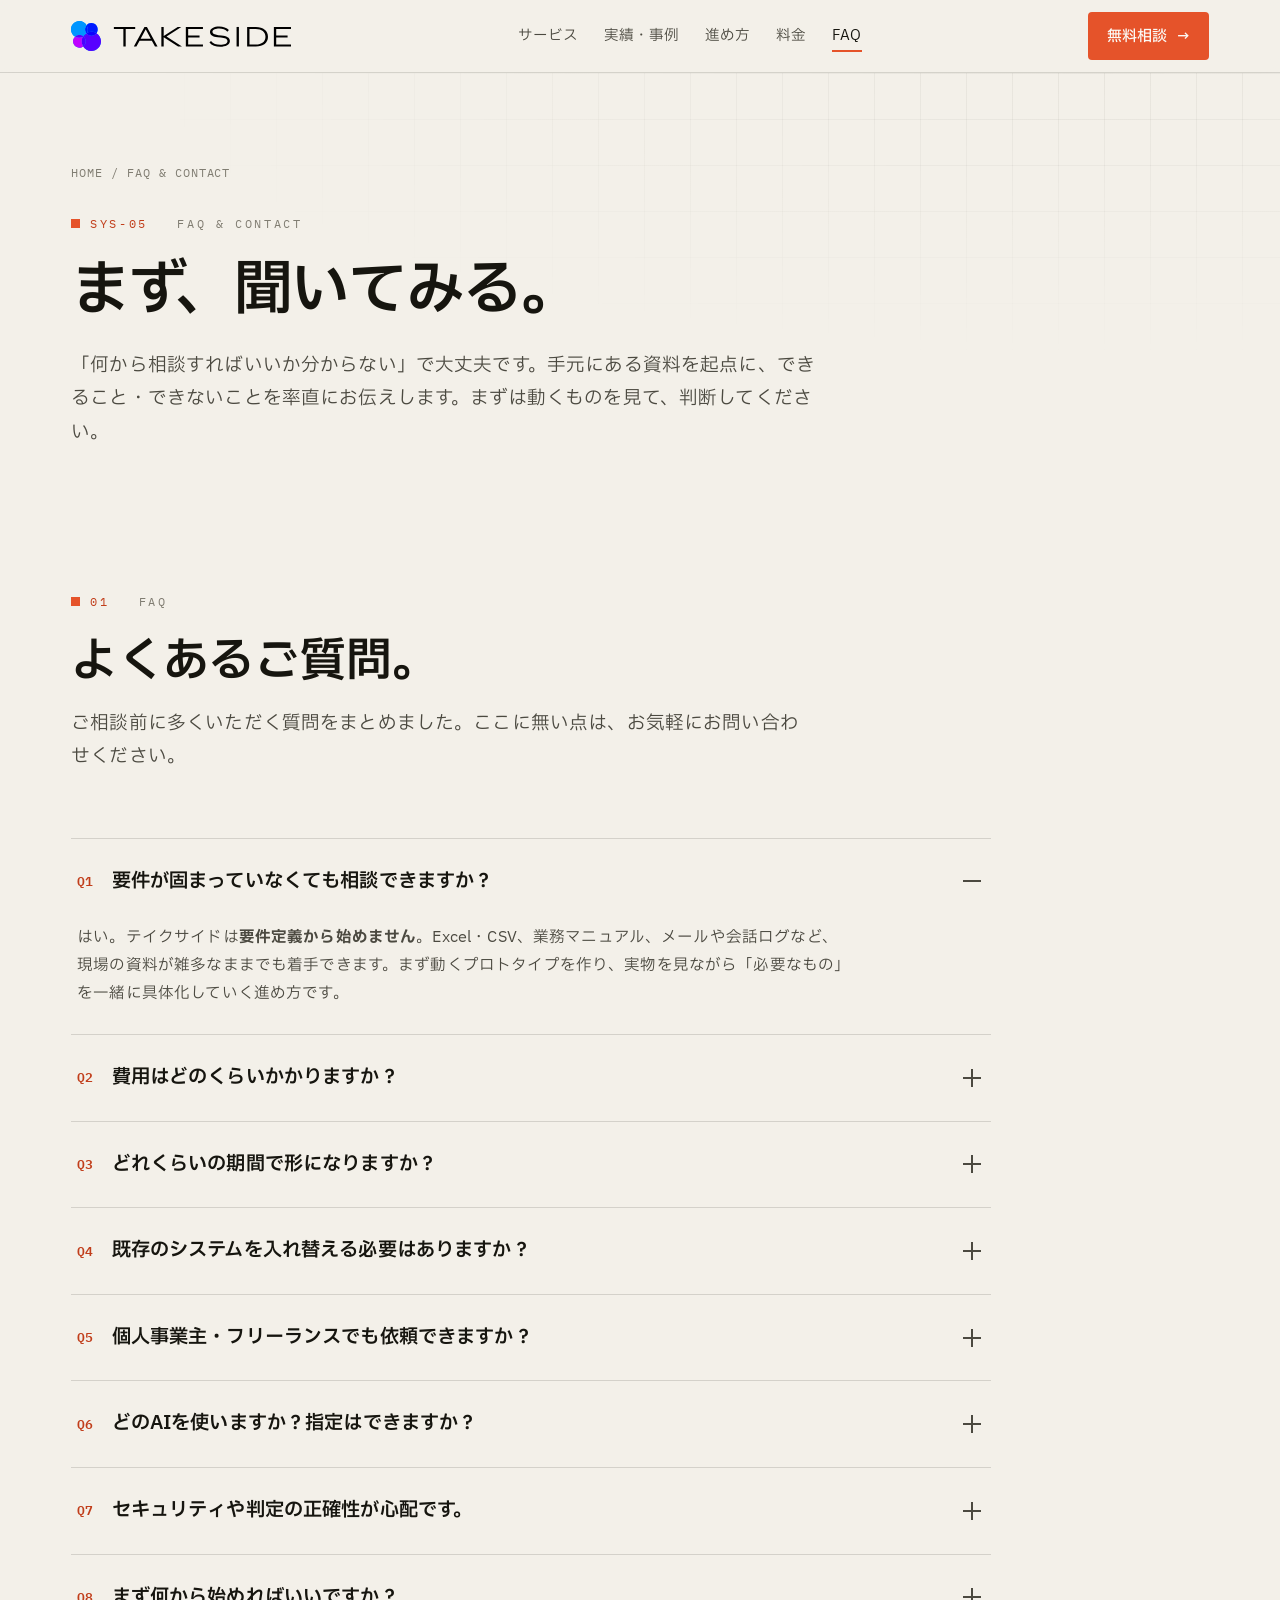
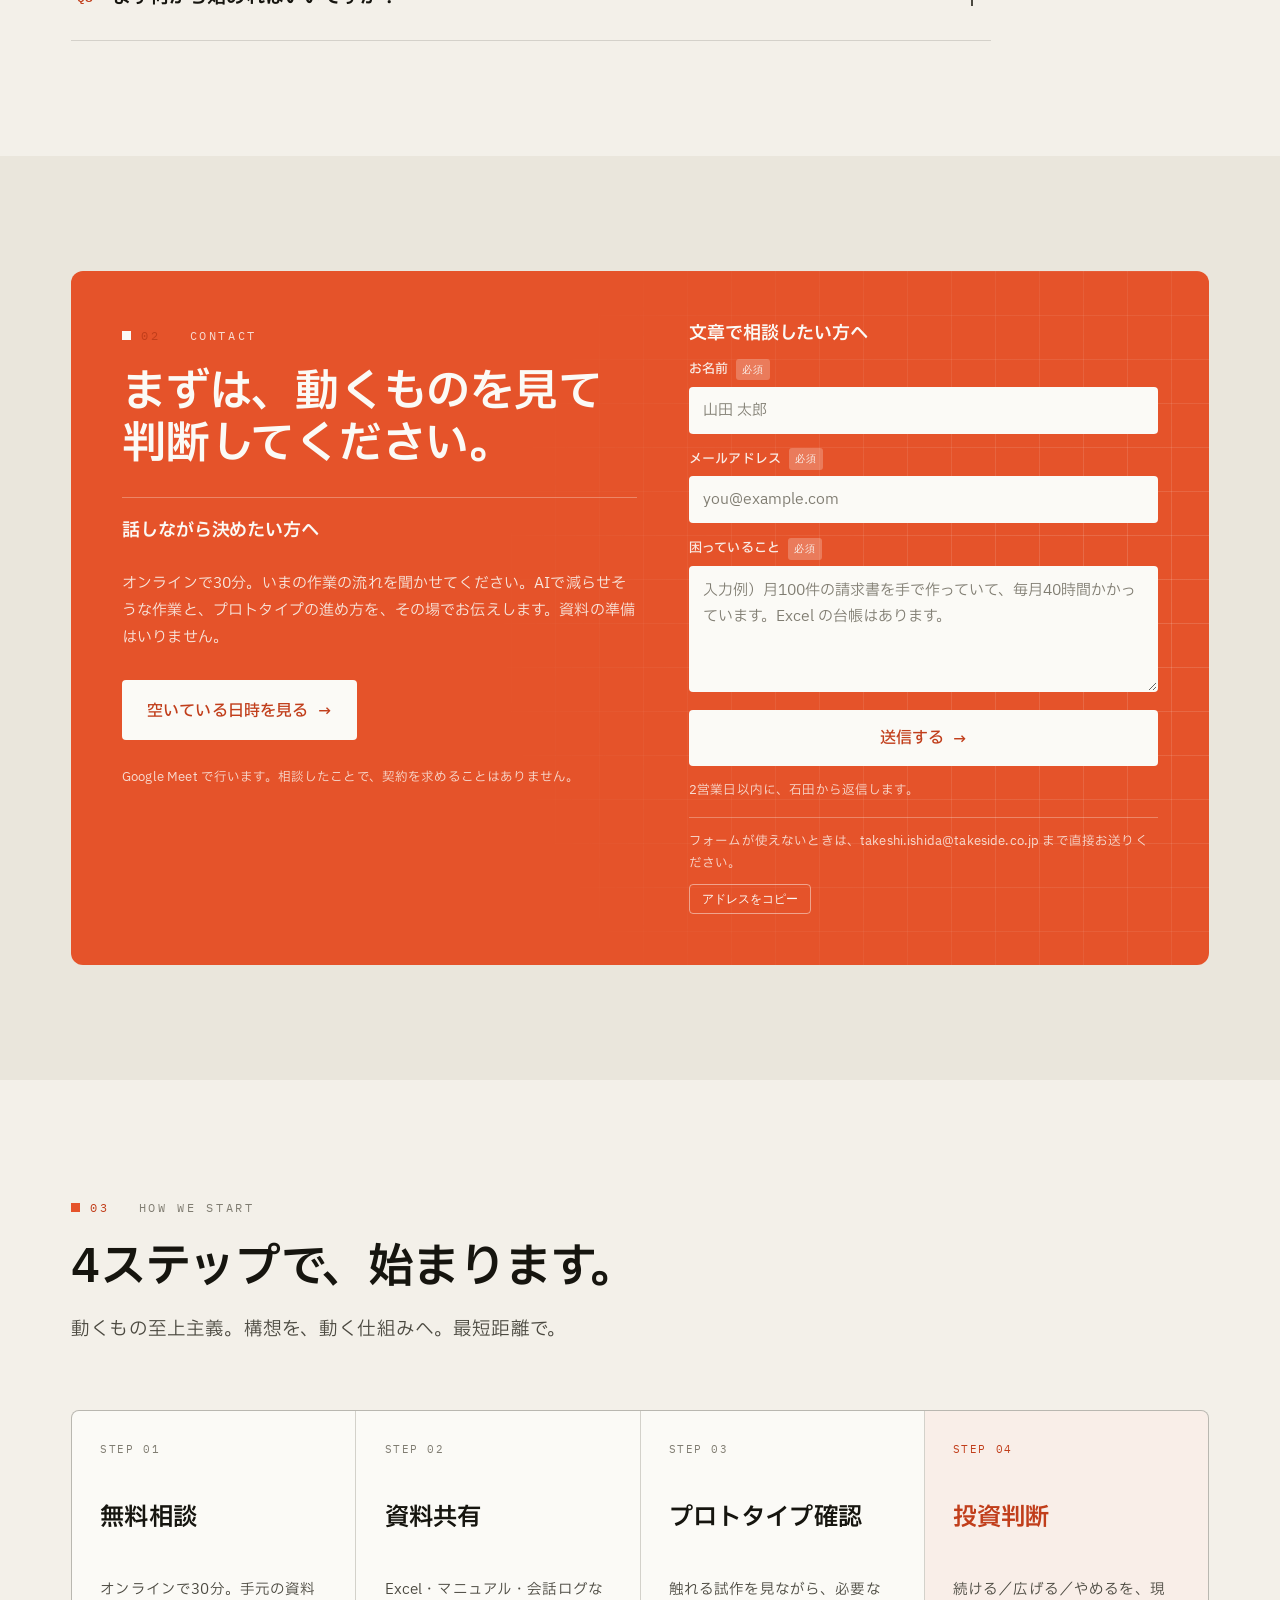
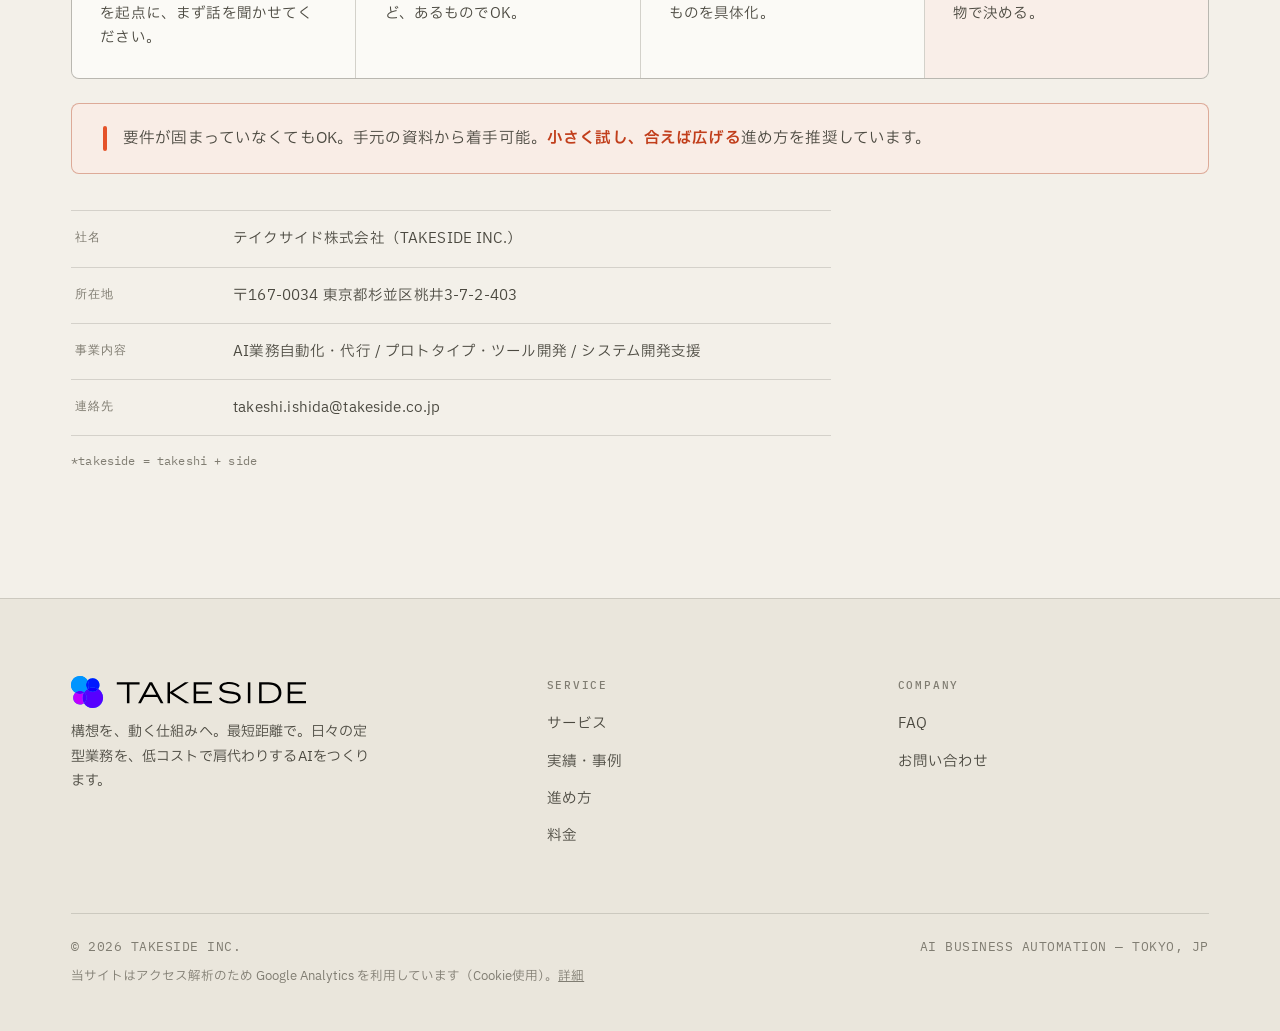
==== commit f9e90959: "feat: 問い合わせ導線を刷新（無料相談の予約とその場で送れるフォーム） - 問い合わせページに Google カレンダーの予約（30分・Meet）を追加 - フォームを mailto 方式から A" ====
--- a/contact.html
+++ b/contact.html
@@ -26,7 +26,7 @@
 <meta property="og:image" content="https://takeside.co.jp/og-image.png" />
 <meta property="og:image:width" content="1200" />
 <meta property="og:image:height" content="630" />
-<meta property="og:image:alt" content="テイクサイド株式会社 — 構想を、動く仕組みへ。最短距離で。" />
+<meta property="og:image:alt" content="テイクサイド株式会社 — その作業、AIに任せませんか。プロトタイプ作成まで基本0円・最短1週間でデモ。" />
 
 <!-- Twitter / X カード -->
 <meta name="twitter:card" content="summary_large_image" />
@@ -84,7 +84,7 @@
     { "@type": "Question", "name": "個人事業主・フリーランスでも依頼できますか？", "acceptedAnswer": { "@type": "Answer", "text": "はい。企業導入だけでなく、個人・フリーランス・小規模事業者向けのスモールスタートも用意しています。予算に応じた柔軟なプランで第一歩からサポートします。" } },
     { "@type": "Question", "name": "どのAIを使いますか？指定はできますか？", "acceptedAnswer": { "@type": "Answer", "text": "Claude／Gemini／Copilot／ChatGPT など、御社の導入状況に合わせて柔軟に対応します。特定ツールに固定せず、業務と既存環境に合うものを選定します。" } },
     { "@type": "Question", "name": "セキュリティや判定の正確性が心配です。", "acceptedAnswer": { "@type": "Answer", "text": "エンタープライズではセキュリティ要件に対応します。審査・判定業務では判定理由をログ保存し、人の確認・承認工程を残す半自動化の設計が可能で、安全に運用へ乗せます。" } },
-    { "@type": "Question", "name": "まず何から始めればいいですか？", "acceptedAnswer": { "@type": "Answer", "text": "デモ相談、現場資料の共有、プロトタイプ確認、投資判断の4ステップです。完璧な要件書は不要で手元の資料から着手できます。takeshi.ishida@takeside.co.jp までご連絡ください。" } }
+    { "@type": "Question", "name": "まず何から始めればいいですか？", "acceptedAnswer": { "@type": "Answer", "text": "無料相談（30分）、手元の資料の共有、プロトタイプの確認、導入するかの判断の4ステップです。完璧な要件書はいりません。無料相談の予約かお問い合わせフォームからご連絡ください。" } }
   ]
 }
 </script>
@@ -104,10 +104,10 @@
         <li><a href="index.html#process">進め方</a></li>
         <li><a href="pricing.html">料金</a></li>
         <li><a href="contact.html#faq" aria-current="page">FAQ</a></li>
-        <li class="m-cta"><a href="contact.html#contact">お問い合わせ</a></li>
+        <li class="m-cta"><a href="contact.html#contact">無料相談</a></li>
       </ul>
     </nav>
-    <a class="btn btn-primary" href="#contact">お問い合わせ<span class="arr">→</span></a>
+    <a class="btn btn-primary" href="#contact">無料相談<span class="arr">→</span></a>
     <button class="btn btn-ghost nav-toggle" aria-label="メニュー" aria-expanded="false">☰</button>
   </div>
 </header>
@@ -164,7 +164,7 @@
       </details>
       <details class="faq">
         <summary><span class="q">Q8</span>まず何から始めればいいですか？<span class="ic"></span></summary>
-        <div class="a">①デモ相談 → ②現場資料の共有 → ③プロトタイプ確認 → ④投資判断、の4ステップです。完璧な要件書は不要で、手元の資料からそのまま着手できます。まずは <strong>takeshi.ishida@takeside.co.jp</strong> までお気軽にご連絡ください。</div>
+        <div class="a">①無料相談（30分）→ ②手元の資料の共有 → ③プロトタイプの確認 → ④導入するかの判断、の4ステップです。完璧な要件書はいりません。まずは<a href="#contact">無料相談の予約</a>か<a href="#contact">フォーム</a>からご連絡ください。</div>
       </details>
     </div>
   </div>
@@ -177,66 +177,56 @@
       <div>
         <span class="eyebrow"><span class="idx">02</span>&nbsp;&nbsp;Contact</span>
         <h2 style="margin-top:18px;">まずは、動くものを見て判断してください。</h2>
-        <p class="lead">最初から完璧な要件はそろっていなくて当然です。現場資料や既存フォーマット、日々の運用情報を送るだけでも構いません。できること・概算・進め方を、率直にお返しします。</p>
+        <!-- 予約。話して決めたい人向けの入口。予約ページは Google カレンダーの予約スケジュール -->
+        <div class="cbook">
+          <h3 class="cb-title">話しながら決めたい方へ</h3>
+          <p class="cb-text">オンラインで30分。いまの作業の流れを聞かせてください。AIで減らせそうな作業と、プロトタイプの進め方を、その場でお伝えします。資料の準備はいりません。</p>
+          <a class="btn btn-primary cb-btn" id="cb-book" href="https://calendar.google.com/calendar/appointments/schedules/AcZssZ2cwf1pSHmtPj2GKnBprV_JeadK1kNqDCPhiUn0WTrGW8DF6CZY1ZC_989tFxsOzMI3i6f59jqI" target="_blank" rel="noopener">空いている日時を見る<span class="arr">→</span></a>
+          <p class="cb-note">Google Meet で行います。相談したことで、契約を求めることはありません。</p>
+        </div>
       </div>
       <!--
-        GitHub Pages は静的ホスティングのため、サーバ側で受信する仕組みを持てない。
-        そのため送信は「入力内容からメール本文を組み立てて mailto を開く」方式にしている。
-        メールソフトが開かない環境でも詰まないよう、宛先アドレスとコピーボタンを常設。
-
-        外部フォームサービス（Formspree 等）を契約したら、この form タグに
-          action="https://formspree.io/f/xxxxxxx" method="POST"
-        を足し、下の JS の e.preventDefault() を外すだけで通常送信に切り替わる。
+        GitHub Pages は静的ホスティングで送信サーバを持てないため、
+        送信先は Apps Script のウェブアプリ（ソースは ../gas/contact_form）。
+        受けた内容はスプレッドシートに残り、石田へ通知メールが届く。
+        送れなかったときのために、宛先アドレスとコピーボタンを常設している。
       -->
       <form class="cform" id="contact-form" novalidate>
+        <h3 class="cb-title">文章で相談したい方へ</h3>
         <div class="cf-row">
           <label for="cf-name">お名前<span class="req">必須</span></label>
-          <input id="cf-name" name="name" type="text" required autocomplete="name" placeholder="山田 太郎" />
-        </div>
-        <div class="cf-row">
-          <label for="cf-company">会社名・屋号</label>
-          <input id="cf-company" name="company" type="text" autocomplete="organization" placeholder="任意" />
+          <input id="cf-name" name="name" type="text" required maxlength="100" autocomplete="name" placeholder="山田 太郎" />
         </div>
         <div class="cf-row">
           <label for="cf-email">メールアドレス<span class="req">必須</span></label>
-          <input id="cf-email" name="email" type="email" required autocomplete="email" placeholder="you@example.com" />
+          <input id="cf-email" name="email" type="email" required maxlength="254" autocomplete="email" placeholder="you@example.com" />
         </div>
         <div class="cf-row">
-          <label for="cf-topic">ご相談の種類</label>
-          <select id="cf-topic" name="topic">
-            <option>業務自動化の相談</option>
-            <option>プロトタイプを作りたい</option>
-            <option>料金・見積もりの相談</option>
-            <option>その他</option>
-          </select>
-        </div>
-        <div class="cf-row">
-          <label for="cf-body">ご相談内容<span class="req">必須</span></label>
-          <textarea id="cf-body" name="message" rows="4" required placeholder="例）月100件の請求書処理に毎月40時間かかっています。Excelの台帳はあります。"></textarea>
+          <label for="cf-body">困っていること<span class="req">必須</span></label>
+          <textarea id="cf-body" name="message" rows="4" required maxlength="5000" placeholder="入力例）月100件の請求書を手で作っていて、毎月40時間かかっています。Excel の台帳はあります。"></textarea>
+        </div>
+        <!-- ボット対策。人には見えず、読み上げもされない欄。埋まっていたら受け口側で捨てる -->
+        <div class="cf-hp" aria-hidden="true">
+          <label for="cf-website">website</label>
+          <input id="cf-website" name="website" type="text" tabindex="-1" autocomplete="off" />
         </div>
         <p class="cf-error" role="alert" hidden></p>
-
-        <!--
-          送信ボタンは button ではなく実体のある a にしている。
-          JSで生成したaを合成クリックして即 removeChild する方式だと、
-          Chrome の外部プロトコル起動が非同期のため起点要素が消えて破棄されることがある。
-          DOM に常駐する a の href を入力のたびに更新し、クリックはブラウザ既定の挙動に任せる。
-          JS が無効でも宛先だけは入った mailto として機能する。
-        -->
-        <a class="btn btn-primary cf-send" id="cf-send" href="mailto:takeshi.ishida@takeside.co.jp">メールアプリで開く<span class="arr">→</span></a>
-
-        <!-- メールアプリ未設定でブラウザの Gmail を使っている利用者向けの代替経路 -->
-        <a class="cf-alt" id="cf-gmail" href="https://mail.google.com/mail/?view=cm&amp;fs=1&amp;to=takeshi.ishida@takeside.co.jp" target="_blank" rel="noopener">ブラウザの Gmail で開く</a>
-
-        <p class="cf-note">どちらも開かない場合は、下の「本文をコピー」でお使いのメールに貼り付けてお送りください。</p>
+        <!-- JS が動くまで押せないようにする。動かないまま押されると、入力内容が URL に載って送られるため -->
+        <button class="btn cf-send" id="cf-send" type="submit" disabled>送信する<span class="arr">→</span></button>
+        <noscript><p class="cf-note">JavaScript が無効のため、フォームは使えません。下のアドレスまで直接お送りください。</p></noscript>
+        <p class="cf-note">2営業日以内に、石田から返信します。</p>
         <div class="cf-fallback">
-          <code>takeshi.ishida@takeside.co.jp</code>
+          <p class="cf-note">フォームが使えないときは、takeshi.ishida@takeside.co.jp まで直接お送りください。</p>
           <span class="cf-acts">
             <button class="cf-copy" type="button" data-copy="mail">アドレスをコピー</button>
-            <button class="cf-copy" type="button" data-copy="body">本文をコピー</button>
           </span>
         </div>
       </form>
+      <!-- 送信後はフォームと入れ替える。role=status で読み上げにも完了を伝える -->
+      <div class="cf-done" id="cf-done" role="status" hidden>
+        <h3 class="cb-title">送信しました。</h3>
+        <p class="cf-note">2営業日以内に takeshi.ishida@takeside.co.jp からご返信します。届かないときは、迷惑メールのフォルダもご確認ください。</p>
+      </div>
     </div>
   </div>
 </section>
@@ -251,7 +241,7 @@
     </div>
 
     <div class="row-grid c4" style="margin-bottom:24px;">
-      <div class="cell"><span class="n">Step 01</span><h4>デモ相談</h4><p>手元の資料を起点に、まず話を聞かせてください。</p></div>
+      <div class="cell"><span class="n">Step 01</span><h4>無料相談</h4><p>オンラインで30分。手元の資料を起点に、まず話を聞かせてください。</p></div>
       <div class="cell"><span class="n">Step 02</span><h4>資料共有</h4><p>Excel・マニュアル・会話ログなど、あるものでOK。</p></div>
       <div class="cell"><span class="n">Step 03</span><h4>プロトタイプ確認</h4><p>触れる試作を見ながら、必要なものを具体化。</p></div>
       <div class="cell accent"><span class="n">Step 04</span><h4>投資判断</h4><p>続ける／広げる／やめるを、現物で決める。</p></div>
@@ -333,100 +323,103 @@
       });
     }
 
-    // ---- お問い合わせフォーム ----
-    // 静的ホスティングのため送信サーバを持てない。入力内容から本文を組み立て、
-    // (1) メールアプリ (2) ブラウザのGmail (3) クリップボード の3経路を用意する。
-    // 外部フォームサービスに切り替える場合は form に action/method を足し、この節を削除する。
+    // ---- お問い合わせ ----
+    // フォームは Apps Script のウェブアプリへ送る（ソースは ../gas/contact_form）。
+    // 本文は application/x-www-form-urlencoded にしてプリフライトを避ける。
+    // 応答は script.googleusercontent.com へのリダイレクト先から返り、そこが
+    // CORS を許可しているので JSON を読める（本番の URL で確認済み）。
+    var ENDPOINT = 'https://script.google.com/macros/s/AKfycbz52GrvjfCwQUbOXcsK6oOo1HEKVUn59krAW4EjSy2GysnMApjxLc4J9x0y6Cq1ovummw/exec';
+    var MAIL = 'takeshi.ishida@takeside.co.jp';
+    var openedAt = Date.now();
+
+    function track(name) { if (typeof gtag === 'function') gtag('event', name); }
+
+    var book = document.getElementById('cb-book');
+    if (book) book.addEventListener('click', function () { track('booking_click'); });
+
     var form = document.getElementById('contact-form');
     if (form) {
-      var MAIL = 'takeshi.ishida@takeside.co.jp';
       var err  = form.querySelector('.cf-error');
       var send = document.getElementById('cf-send');
-      var gmail = document.getElementById('cf-gmail');
+      var done = document.getElementById('cf-done');
 
       function val(id) { return (document.getElementById(id).value || '').trim(); }
-
-      function compose() {
-        var name = val('cf-name'), email = val('cf-email'), body = val('cf-body');
-        var company = val('cf-company'), topic = val('cf-topic');
-        var missing = [];
-        if (!name)  missing.push('お名前');
-        if (!email) missing.push('メールアドレス');
-        if (!body)  missing.push('ご相談内容');
-        var problem = null;
-        if (missing.length) problem = missing.join('・') + ' を入力してください。';
-        // 厳密判定はしない。打ち間違いの取りこぼしより、送れないほうが損失が大きい。
-        else if (email.indexOf('@') < 1 || email.indexOf('.', email.indexOf('@')) < 0)
-          problem = 'メールアドレスの形式をご確認ください。';
-
-        return {
-          problem: problem,
-          subject: '【お問い合わせ】' + topic + (name ? ' / ' + name : ''),
-          text: [
-            'お名前: ' + (name || ''),
-            '会社名・屋号: ' + (company || '（未記入）'),
-            'メールアドレス: ' + (email || ''),
-            'ご相談の種類: ' + topic,
-            '',
-            'ご相談内容:',
-            body || '',
-            '',
-            '---',
-            'takeside.co.jp のお問い合わせフォームより'
-          ].join('\n')
-        };
-      }
-
-      // 入力のたびにリンク先を更新しておく。クリック時に組み立てて遷移させるのではなく、
-      // 「最初から正しい href を持つリンク」をユーザーが踏む形にするのが最も確実。
-      function refresh() {
-        var c = compose();
-        var q = '?subject=' + encodeURIComponent(c.subject) + '&body=' + encodeURIComponent(c.text);
-        var mailto = 'mailto:' + MAIL + q;
-        // mailto が長すぎると環境によって切り捨てられるため、その場合は宛先だけにする
-        send.href = mailto.length > 1900 ? 'mailto:' + MAIL : mailto;
-        gmail.href = 'https://mail.google.com/mail/?view=cm&fs=1&to=' + encodeURIComponent(MAIL)
-                   + '&su=' + encodeURIComponent(c.subject) + '&body=' + encodeURIComponent(c.text);
-      }
-      form.addEventListener('input', refresh);
-      form.addEventListener('change', refresh);
-      refresh();
-
-      // 未入力のまま踏まれた場合だけ既定動作を止める
-      function guard(e) {
-        var c = compose();
-        if (c.problem) { e.preventDefault(); show(c.problem); return false; }
-        hide(); return true;
-      }
-      send.addEventListener('click', guard);
-      gmail.addEventListener('click', guard);
-
       function show(m) { err.textContent = m; err.hidden = false; }
       function hide() { err.textContent = ''; err.hidden = true; }
 
-      // クリップボード（メール経路が全滅した場合の最終手段）
+      send.disabled = false;
+
+      function check() {
+        var missing = [];
+        if (!val('cf-name'))  missing.push('お名前');
+        if (!val('cf-email')) missing.push('メールアドレス');
+        if (!val('cf-body'))  missing.push('困っていること');
+        if (missing.length) return missing.join('・') + ' を入力してください。';
+        // 厳密判定はしない。打ち間違いの取りこぼしより、送れないほうが損失が大きい
+        var email = val('cf-email');
+        if (email.indexOf('@') < 1 || email.indexOf('.', email.indexOf('@')) < 0)
+          return 'メールアドレスの形式をご確認ください。';
+        return null;
+      }
+
+      form.addEventListener('submit', function (e) {
+        e.preventDefault();
+        var problem = check();
+        if (problem) { show(problem); return; }
+        hide();
+        send.disabled = true;
+        send.firstChild.textContent = '送信しています…';
+
+        var body = new URLSearchParams({
+          name: val('cf-name'),
+          email: val('cf-email'),
+          message: val('cf-body'),
+          website: document.getElementById('cf-website').value,
+          elapsed: String(Date.now() - openedAt),
+          page: location.pathname
+        });
+        // 応答が返らないまま待たせない。15秒で打ち切る
+        var ctrl = 'AbortController' in window ? new AbortController() : null;
+        var timer = ctrl && setTimeout(function () { ctrl.abort(); }, 15000);
+        fetch(ENDPOINT, { method: 'POST', body: body, signal: ctrl ? ctrl.signal : undefined })
+          .then(function (r) { return r.json(); })
+          .then(function (res) {
+            if (!res.ok) throw new Error(res.error || '');
+            track('generate_lead');
+            form.hidden = true;
+            done.hidden = false;
+            done.setAttribute('tabindex', '-1');
+            done.focus();
+          })
+          .catch(function (ex) {
+            // 受け口が返した理由（日本語）があればそれを出す。
+            // 通信の失敗・打ち切りは、届いたかどうか分からないので、その旨を正直に伝える
+            var msg = ex && ex.message && /[ぁ-んァ-ン一-龥]/.test(ex.message) ? ex.message
+              : '送信の結果を確認できませんでした。届いていない可能性があるため、お手数ですが下のアドレスへ直接お送りください（入力内容はそのまま残っています）。';
+            show(msg);
+            send.disabled = false;
+            send.firstChild.textContent = '送信する';
+          })
+          .then(function () { if (timer) clearTimeout(timer); });
+      });
+
       form.querySelectorAll('.cf-copy').forEach(function (btn) {
         btn.addEventListener('click', function () {
-          var kind = btn.getAttribute('data-copy');
-          var c = compose();
-          if (kind === 'body' && c.problem) { show(c.problem); return; }
-          hide();
-          var text = kind === 'mail' ? MAIL : (c.subject + '\n\n' + c.text);
           var label = btn.textContent;
-          var done = function () {
+          var ok = function () {
             btn.textContent = 'コピーしました';
             setTimeout(function () { btn.textContent = label; }, 1800);
           };
           if (navigator.clipboard && window.isSecureContext) {
-            navigator.clipboard.writeText(text).then(done, legacy);
+            navigator.clipboard.writeText(MAIL).then(ok, legacy);
           } else { legacy(); }
           function legacy() {
             // http や古い環境で Clipboard API が使えない場合の退避
             var ta = document.createElement('textarea');
-            ta.value = text; ta.setAttribute('readonly', '');
+            ta.value = MAIL; ta.setAttribute('readonly', '');
             ta.style.cssText = 'position:absolute;left:-9999px';
             document.body.appendChild(ta); ta.select();
-            try { document.execCommand('copy'); done(); } catch (_) {}
+            try { document.execCommand('copy'); ok(); } catch (_) {}
             document.body.removeChild(ta);
           }
         });
--- a/styles.css
+++ b/styles.css
@@ -510,6 +510,50 @@
 }
 .wk-all:hover { gap: 12px; }
 .wk-note { font-size: 12.5px; color: var(--ink-3); margin: 18px 0 0; }
+
+/* 実績スナップショット。
+   カードは1件ずつの話なので「会社としての量」が伝わらない。
+   件数と実測値を1本の帯にまとめ、抜粋カードを読む前に厚みを渡す。
+   1px の隙間を背景色で見せる作りにして、罫線を引かずにセルを仕切る。 */
+.wk-figures {
+  display: grid; grid-template-columns: repeat(4, 1fr);
+  gap: 1px; background: var(--line);
+  border: 1px solid var(--line); border-radius: 8px; overflow: hidden;
+  margin-bottom: clamp(20px, 2.2vw, 30px);
+}
+.wk-fig {
+  background: var(--paper-3); padding: clamp(20px, 2vw, 28px);
+  display: flex; flex-direction: column; gap: 9px;
+}
+.wk-fig .k {
+  font-family: var(--font-mono); font-size: 11px; letter-spacing: .12em;
+  text-transform: uppercase; color: var(--ink-3);
+}
+.wk-fig .v {
+  font-family: var(--font-en); font-weight: 600; font-size: clamp(28px, 2.8vw, 40px);
+  letter-spacing: -0.03em; line-height: 1; color: var(--ink); font-variant-numeric: tabular-nums;
+}
+.wk-fig .v em {
+  font-style: normal; font-family: var(--font-jp); font-size: .4em; font-weight: 500;
+  color: var(--accent-2); margin-left: 4px; letter-spacing: 0;
+}
+/* 「約」は数値の一部ではないので、数字より一段小さく・控えめな色で前置きする */
+.wk-fig .v .approx {
+  font-family: var(--font-jp); font-size: .42em; font-weight: 500;
+  color: var(--ink-3); margin-right: 2px; letter-spacing: 0;
+}
+.wk-fig .s { font-size: 12.5px; color: var(--ink-2); line-height: 1.6; margin-top: auto; }
+
+/* 支援領域の広がり。業種名を並べるだけで「特定業界専用ではない」ことが伝わる */
+.wk-domains { display: flex; flex-wrap: wrap; align-items: center; gap: 9px; margin-top: clamp(22px, 2.4vw, 30px); }
+.wk-domains .lb {
+  font-family: var(--font-mono); font-size: 11px; letter-spacing: .12em;
+  text-transform: uppercase; color: var(--ink-3); margin-right: 4px;
+}
+.wk-domains .d {
+  font-size: 13px; color: var(--ink-2); line-height: 1.4;
+  background: var(--paper-3); border: 1px solid var(--line); border-radius: 999px; padding: 6px 13px;
+}
 
 /* =========================================================================
    PROCESS  (横4ステップのタイムライン)
@@ -727,6 +771,7 @@
   .pains { grid-template-columns: 1fr; }
   .proc { grid-template-columns: 1fr 1fr; }
   .wk-list { grid-template-columns: 1fr; }
+  .wk-figures { grid-template-columns: 1fr 1fr; }
   .foot-grid { grid-template-columns: 1fr 1fr; }
   .foot-brand { grid-column: 1 / -1; }
 }
@@ -780,6 +825,9 @@
   /* ボタンは文字数なりの幅だとガタつくので、SPでは縦に等幅で積む */
   .hero-cta { display: grid; grid-template-columns: 1fr; gap: 12px; width: 100%; }
   .hero-cta .btn { justify-content: center; padding-block: 14px; }
+  /* 実績スナップショットは出典の但し書きが長い。2列だと1セル約150pxで
+     数値より注記の折り返しが目立つため、SPでは1列に落として読める幅を確保する */
+  .wk-figures { grid-template-columns: 1fr; }
 }
 /* お問い合わせ（モバイル専用メニュー項目）はデスクトップでは隠す */
 .nav-links .m-cta { display: none; }
--- a/pages.css
+++ b/pages.css
@@ -172,10 +172,26 @@
 .contact-actions .btn-primary:hover { background: #fff; }
 .contact-actions .note { font-family: var(--font-mono); font-size: 12px; color: color-mix(in srgb, var(--on-accent) 78%, transparent); text-align: center; }
 
+/* ---- 無料相談の予約（朱色カードの左カラム） ---- */
+.cbook {
+  margin-top: 26px; padding-top: 22px;
+  border-top: 1px solid color-mix(in srgb, var(--on-accent) 30%, transparent);
+  display: flex; flex-direction: column; gap: 14px;
+}
+.cb-title { font-size: 18px; font-weight: 600; color: var(--on-accent); }
+.cb-text { font-size: 15px; line-height: 1.8; color: color-mix(in srgb, var(--on-accent) 88%, transparent); }
+.cb-btn {
+  align-self: flex-start; background: var(--on-accent); color: var(--accent-2);
+  padding: 15px 24px; font-size: 16px;
+}
+.cb-btn:hover { background: #fff; }
+.cb-note { font-size: 12.5px; line-height: 1.7; color: color-mix(in srgb, var(--on-accent) 82%, transparent); }
+
 /* ---- お問い合わせフォーム（朱色カード上） ---- */
 /* フォームは縦に長いので、中央揃えのままだと左のコピーが浮く */
 .contact-card:has(.cform) { align-items: start; }
 .cform { display: flex; flex-direction: column; gap: 14px; }
+.cform[hidden] { display: none; }
 .cf-row { display: flex; flex-direction: column; gap: 6px; }
 .cf-row label {
   display: flex; align-items: center; gap: 8px;
@@ -187,7 +203,7 @@
   background: color-mix(in srgb, var(--on-accent) 24%, transparent);
   border-radius: 3px; padding: 2px 6px;
 }
-.cform input, .cform select, .cform textarea {
+.cform input, .cform textarea {
   width: 100%; font-family: var(--font-jp); font-size: 15px; color: var(--ink);
   background: var(--paper-3); border: 1px solid transparent;
   border-radius: var(--radius); padding: 11px 13px;
@@ -197,19 +213,16 @@
 .cform :focus-visible { outline: 2px solid var(--on-accent); outline-offset: 2px; }
 /* :user-invalid は「一度触れて外した」場合のみ効くので、入力途中に赤くならない */
 .cform input:user-invalid, .cform textarea:user-invalid { border-color: #7A1F0A; }
-/* 送信は a 要素（外部プロトコル起動をブラウザ既定に任せるため） */
 .cf-send {
   margin-top: 4px; background: var(--on-accent); color: var(--accent-2);
   justify-content: center; padding: 15px 24px; font-size: 16px;
 }
 .cf-send:hover { background: #fff; }
-.cf-alt {
-  align-self: center; font-size: 13px; text-decoration: underline;
-  text-underline-offset: 3px;
-  color: color-mix(in srgb, var(--on-accent) 86%, transparent);
-  transition: color .16s ease;
-}
-.cf-alt:hover { color: var(--on-accent); }
+.cf-send:disabled { opacity: .7; cursor: wait; }
+/* ボット対策の欄。display:none だと埋めないボットがいるため、画面外へ出して隠す */
+.cf-hp { position: absolute; left: -9999px; width: 1px; height: 1px; overflow: hidden; }
+.cf-done { display: flex; flex-direction: column; gap: 12px; align-self: center; }
+.cf-done[hidden] { display: none; }
 .cf-error {
   margin: 0; padding: 10px 13px; font-size: 13.5px; line-height: 1.6;
   background: color-mix(in srgb, #000 22%, transparent);
@@ -226,10 +239,7 @@
 }
 /* メールアドレスは29字の分割不能文字列。そのままだと 320px 幅でカードの
    min-content を押し上げ、カードごと画面外へ溢れる。折り返しを許可して逃がす。 */
-.cf-fallback code {
-  font-family: var(--font-mono); font-size: 12.5px; color: var(--on-accent);
-  min-width: 0; overflow-wrap: anywhere;
-}
+.cf-fallback .cf-note { min-width: 0; overflow-wrap: anywhere; }
 .cf-acts { display: flex; flex-wrap: wrap; gap: 8px; }
 .cf-copy {
   font-family: var(--font-mono); font-size: 11.5px; cursor: pointer; white-space: nowrap;
@@ -237,11 +247,6 @@
   border: 1px solid color-mix(in srgb, var(--on-accent) 48%, transparent);
   border-radius: var(--radius); padding: 6px 12px;
   transition: background .18s ease, border-color .18s ease;
-}
-/* 「本文をコピー」はメール経路が全滅した場合の本命なので少し強調する */
-.cf-copy[data-copy="body"] {
-  background: color-mix(in srgb, var(--on-accent) 16%, transparent);
-  border-color: color-mix(in srgb, var(--on-accent) 70%, transparent);
 }
 .cf-copy:hover { background: color-mix(in srgb, var(--on-accent) 15%, transparent); border-color: var(--on-accent); }
 
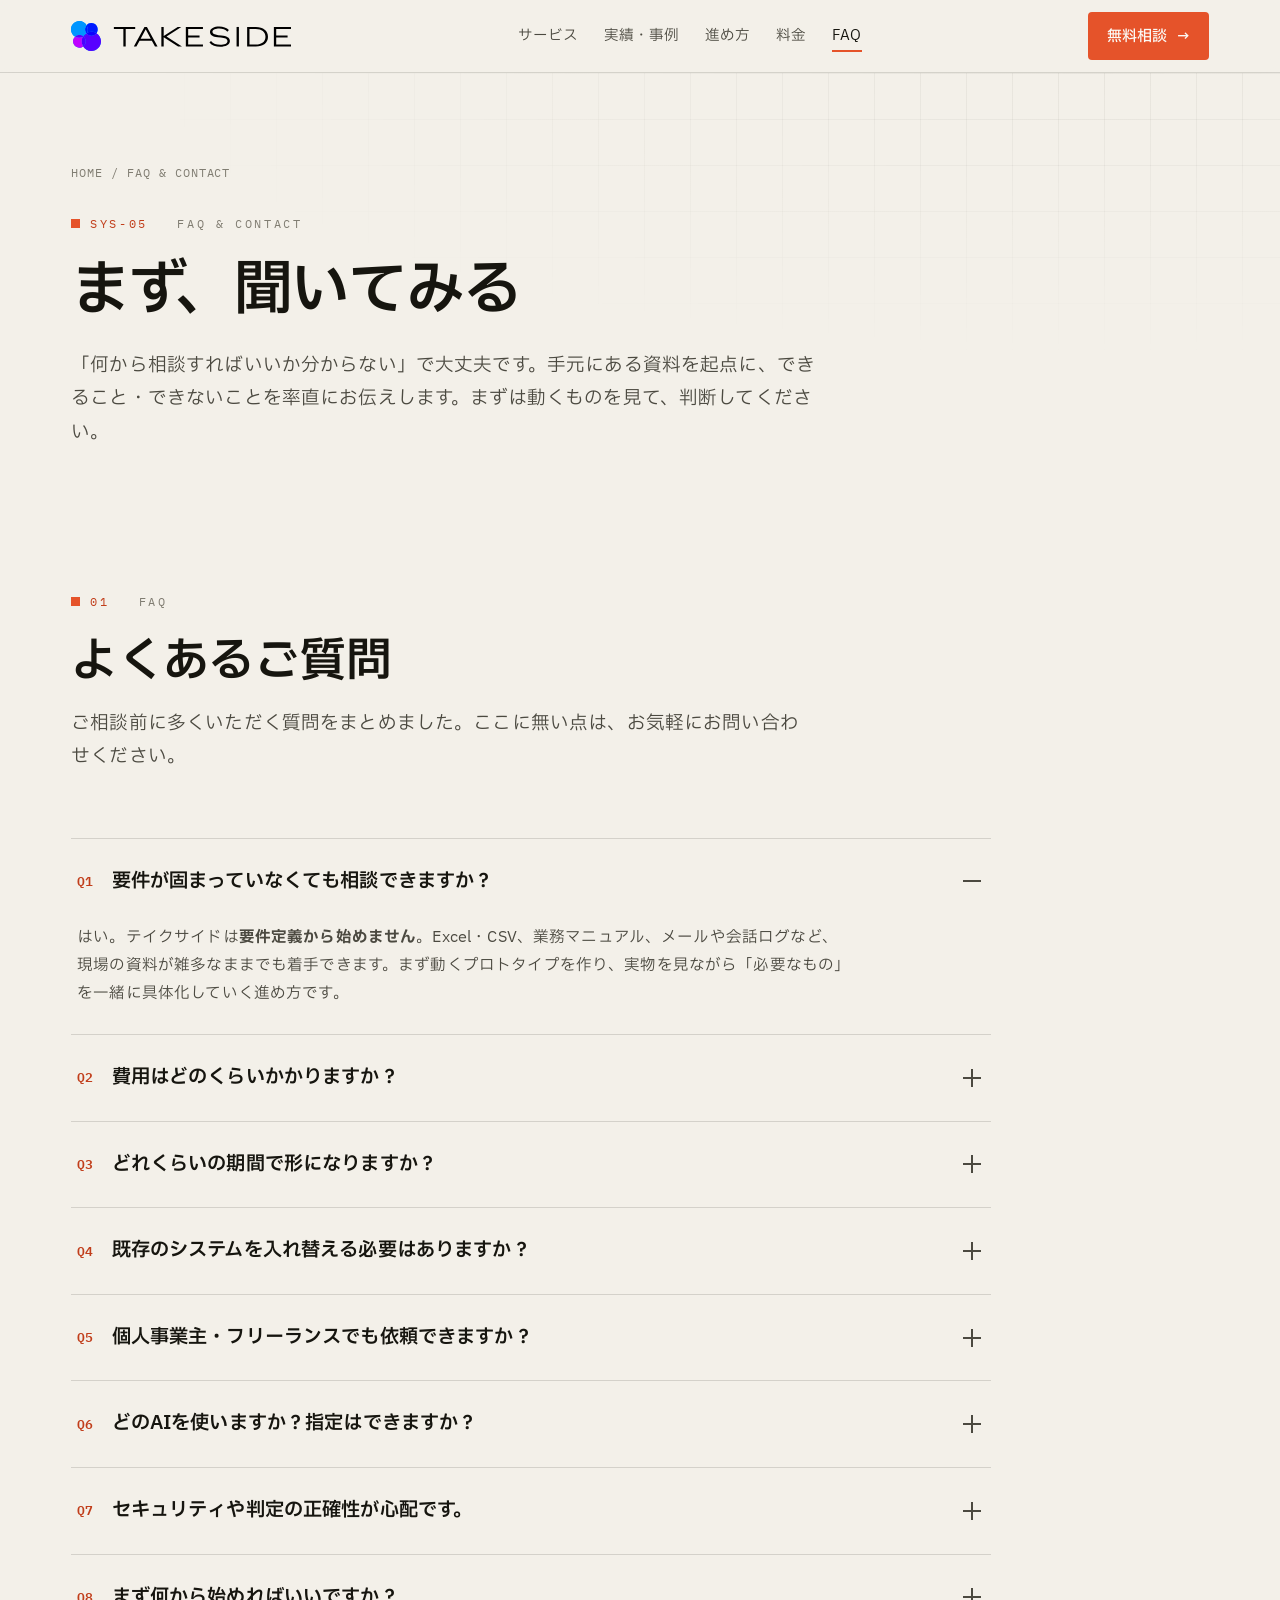
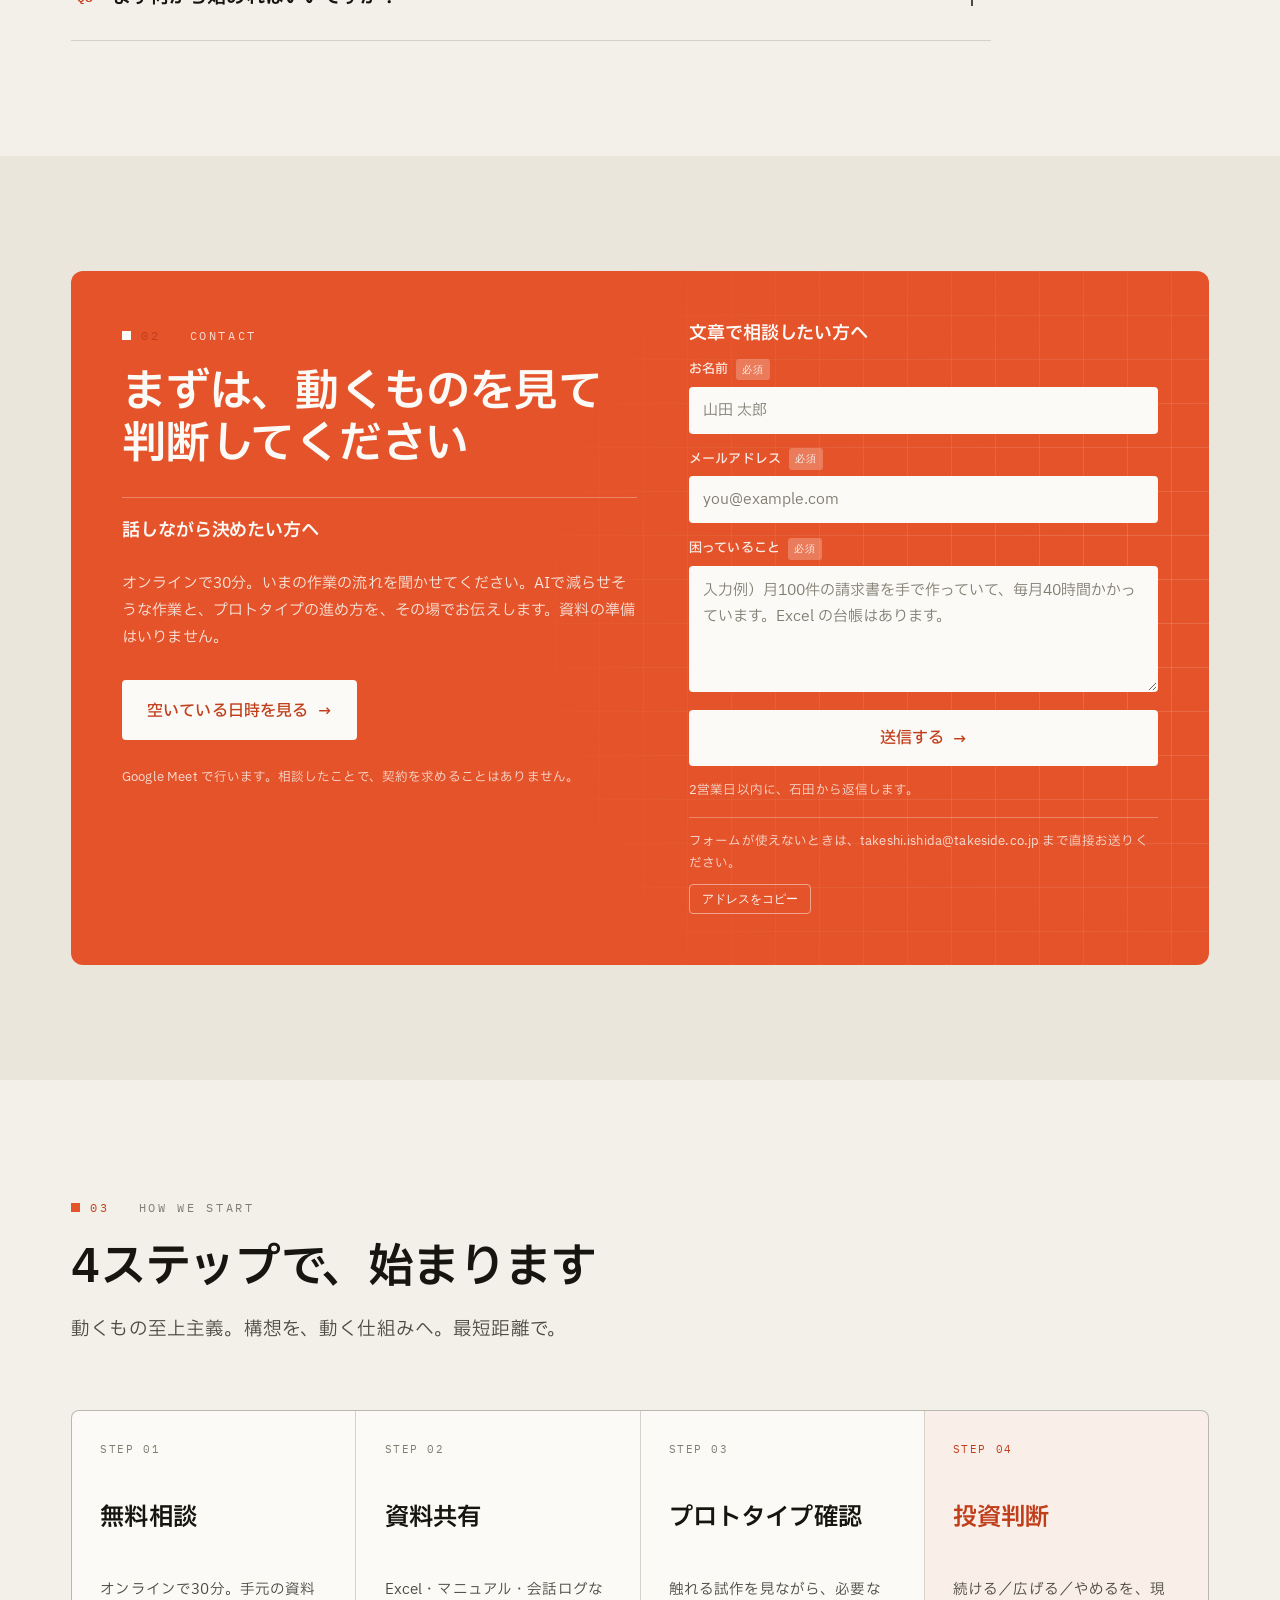
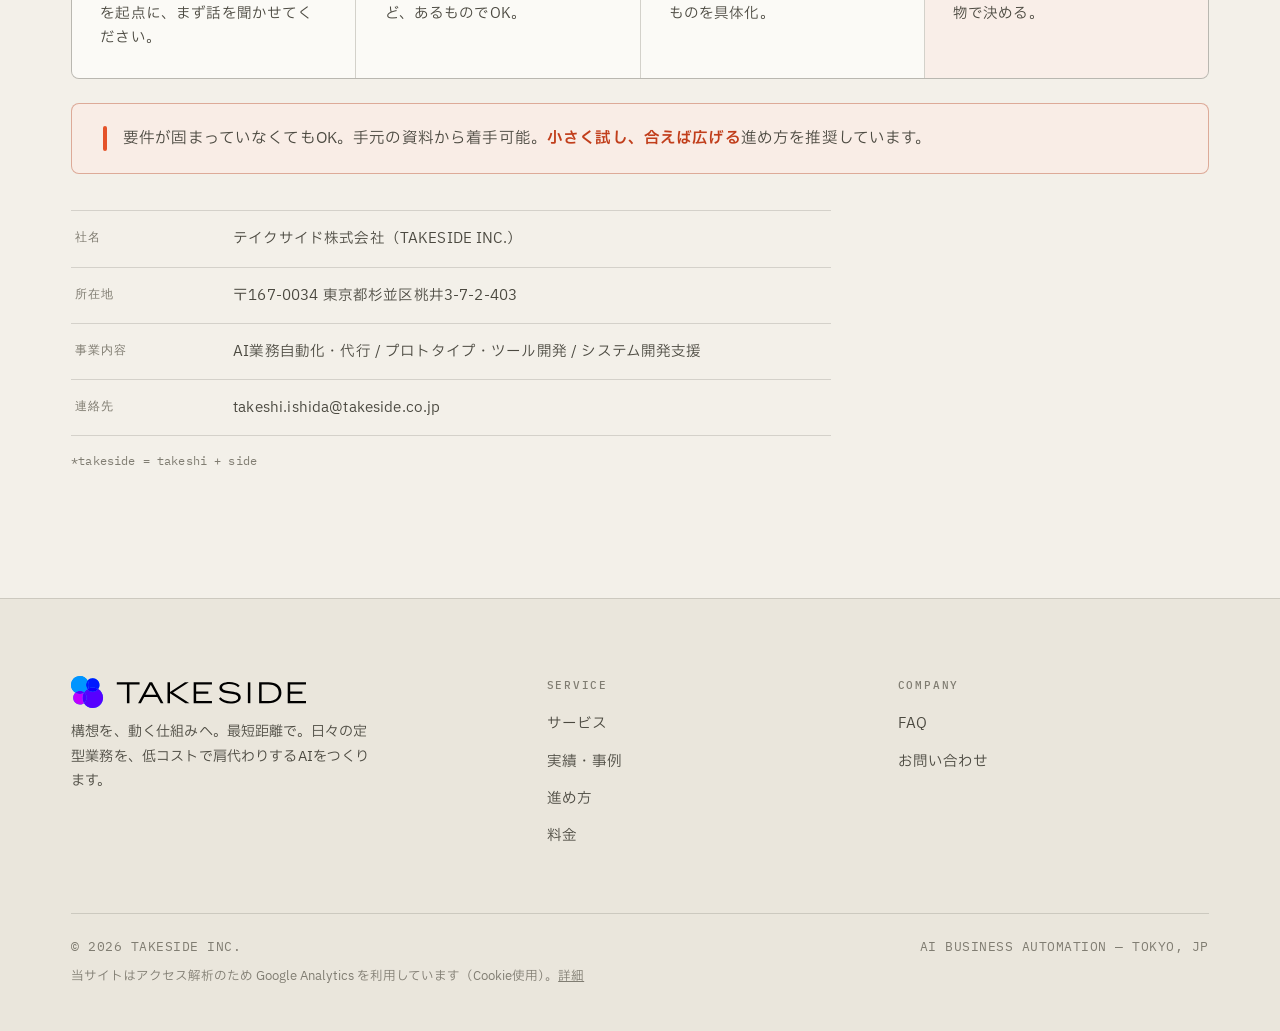
==== commit a8984a15: "style: 見出しの文末の句点を外す Co-Authored-By: Claude Opus 5.5 <noreply@anthropic.com>" ====
--- a/contact.html
+++ b/contact.html
@@ -119,7 +119,7 @@
   <div class="wrap">
     <p class="crumbs"><a href="index.html">HOME</a> / FAQ &amp; CONTACT</p>
     <span class="eyebrow" style="margin-top:18px;"><span class="idx">SYS-05</span>&nbsp;&nbsp;FAQ &amp; Contact</span>
-    <h1>まず、聞いてみる。</h1>
+    <h1>まず、聞いてみる</h1>
     <p class="lead">「何から相談すればいいか分からない」で大丈夫です。手元にある資料を起点に、できること・できないことを率直にお伝えします。まずは動くものを見て、判断してください。</p>
   </div>
 </section>
@@ -129,7 +129,7 @@
   <div class="wrap">
     <div class="section-head">
       <span class="eyebrow"><span class="idx">01</span>&nbsp;&nbsp;FAQ</span>
-      <h2 class="h2">よくあるご質問。</h2>
+      <h2 class="h2">よくあるご質問</h2>
       <p class="lead">ご相談前に多くいただく質問をまとめました。ここに無い点は、お気軽にお問い合わせください。</p>
     </div>
 
@@ -176,7 +176,7 @@
     <div class="contact-card">
       <div>
         <span class="eyebrow"><span class="idx">02</span>&nbsp;&nbsp;Contact</span>
-        <h2 style="margin-top:18px;">まずは、動くものを見て判断してください。</h2>
+        <h2 style="margin-top:18px;">まずは、動くものを見て判断してください</h2>
         <!-- 予約。話して決めたい人向けの入口。予約ページは Google カレンダーの予約スケジュール -->
         <div class="cbook">
           <h3 class="cb-title">話しながら決めたい方へ</h3>
@@ -224,7 +224,7 @@
       </form>
       <!-- 送信後はフォームと入れ替える。role=status で読み上げにも完了を伝える -->
       <div class="cf-done" id="cf-done" role="status" hidden>
-        <h3 class="cb-title">送信しました。</h3>
+        <h3 class="cb-title">送信しました</h3>
         <p class="cf-note">2営業日以内に takeshi.ishida@takeside.co.jp からご返信します。届かないときは、迷惑メールのフォルダもご確認ください。</p>
       </div>
     </div>
@@ -236,7 +236,7 @@
   <div class="wrap">
     <div class="section-head">
       <span class="eyebrow"><span class="idx">03</span>&nbsp;&nbsp;How we start</span>
-      <h2 class="h2">4ステップで、始まります。</h2>
+      <h2 class="h2">4ステップで、始まります</h2>
       <p class="lead">動くもの至上主義。構想を、動く仕組みへ。最短距離で。</p>
     </div>
 
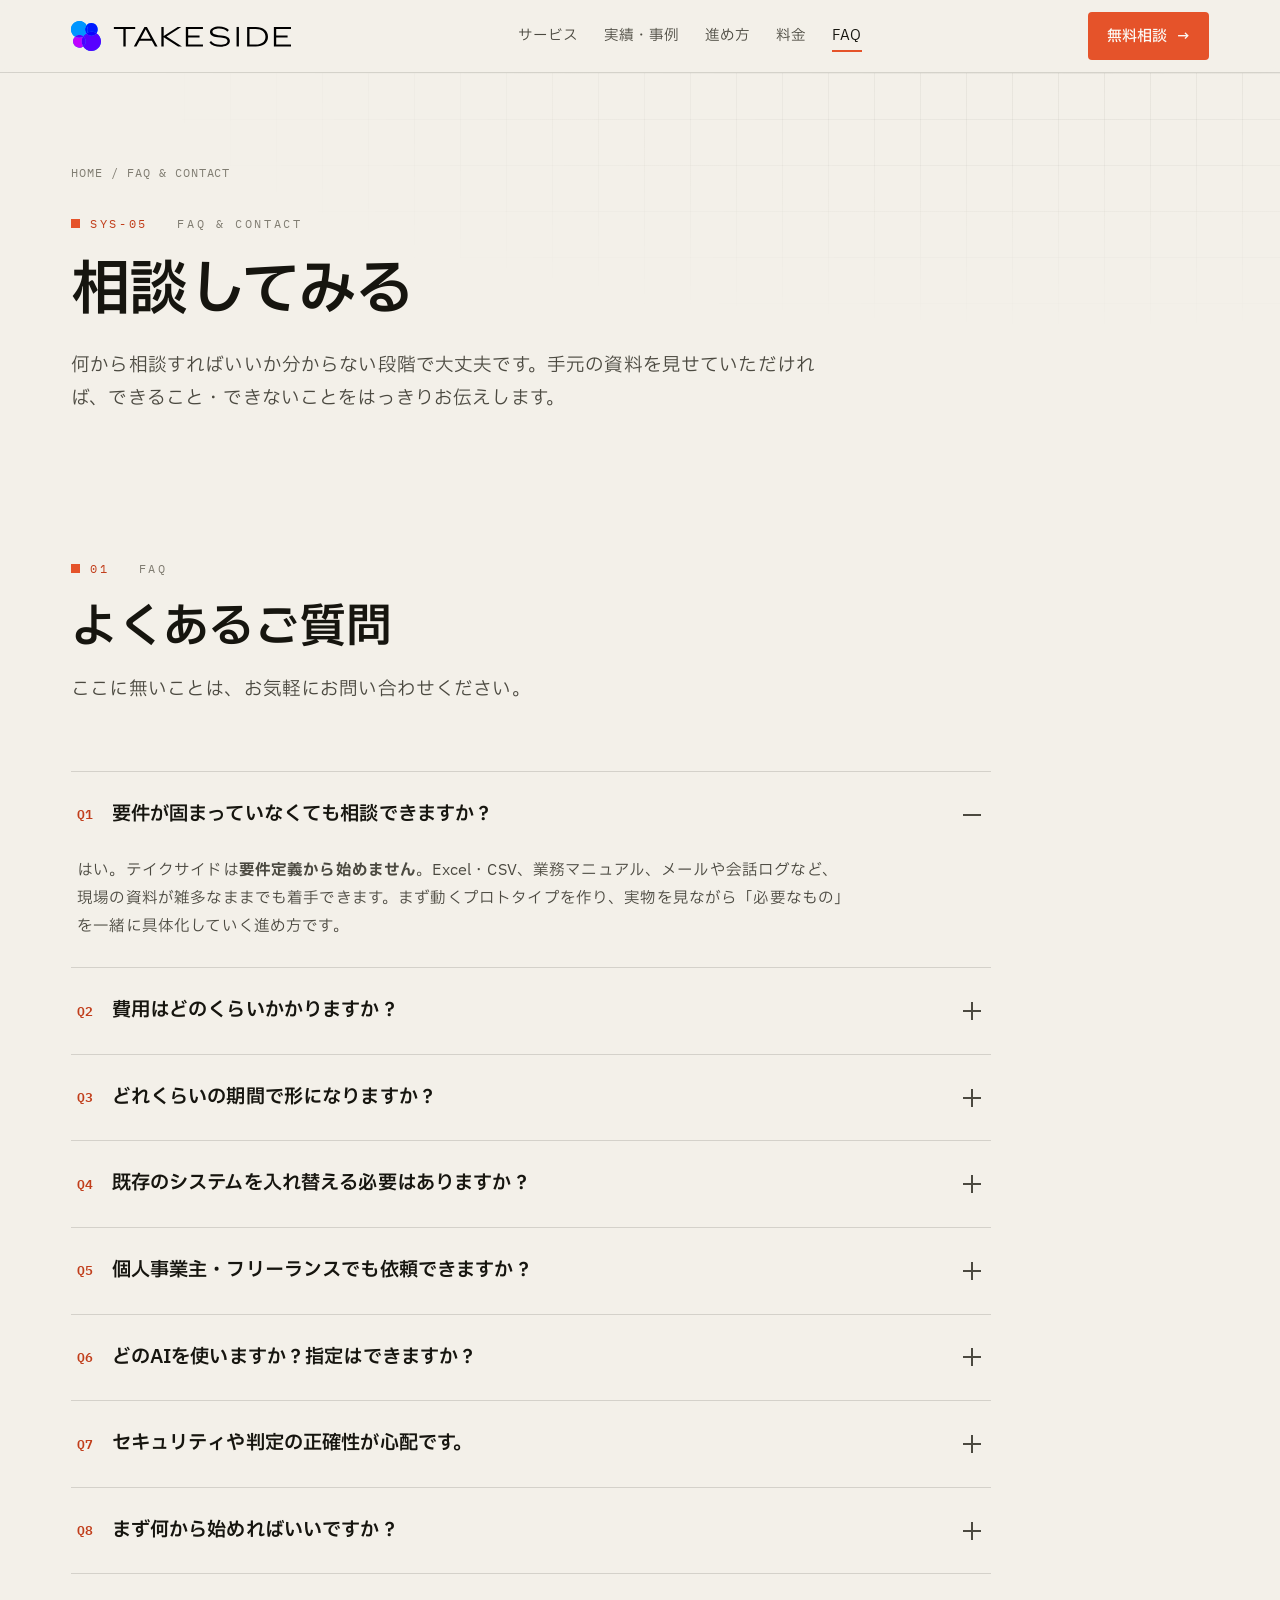
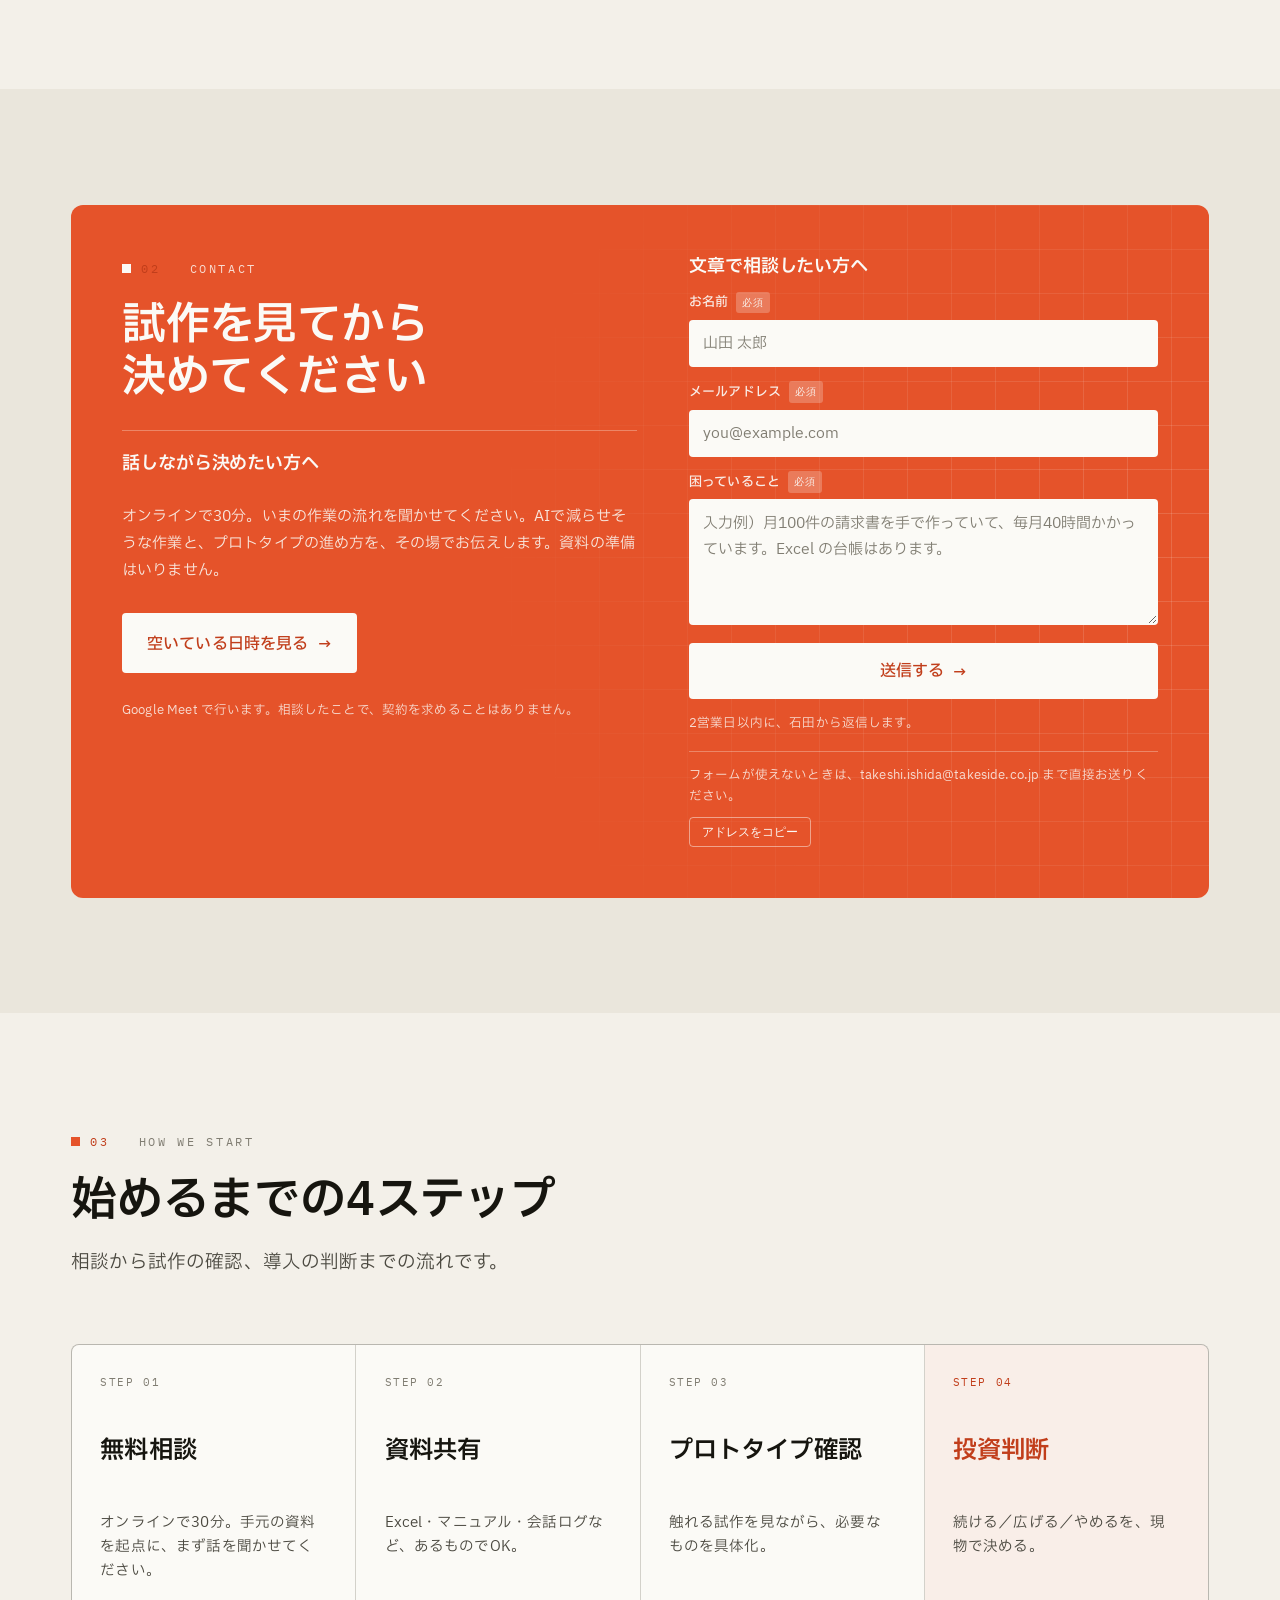
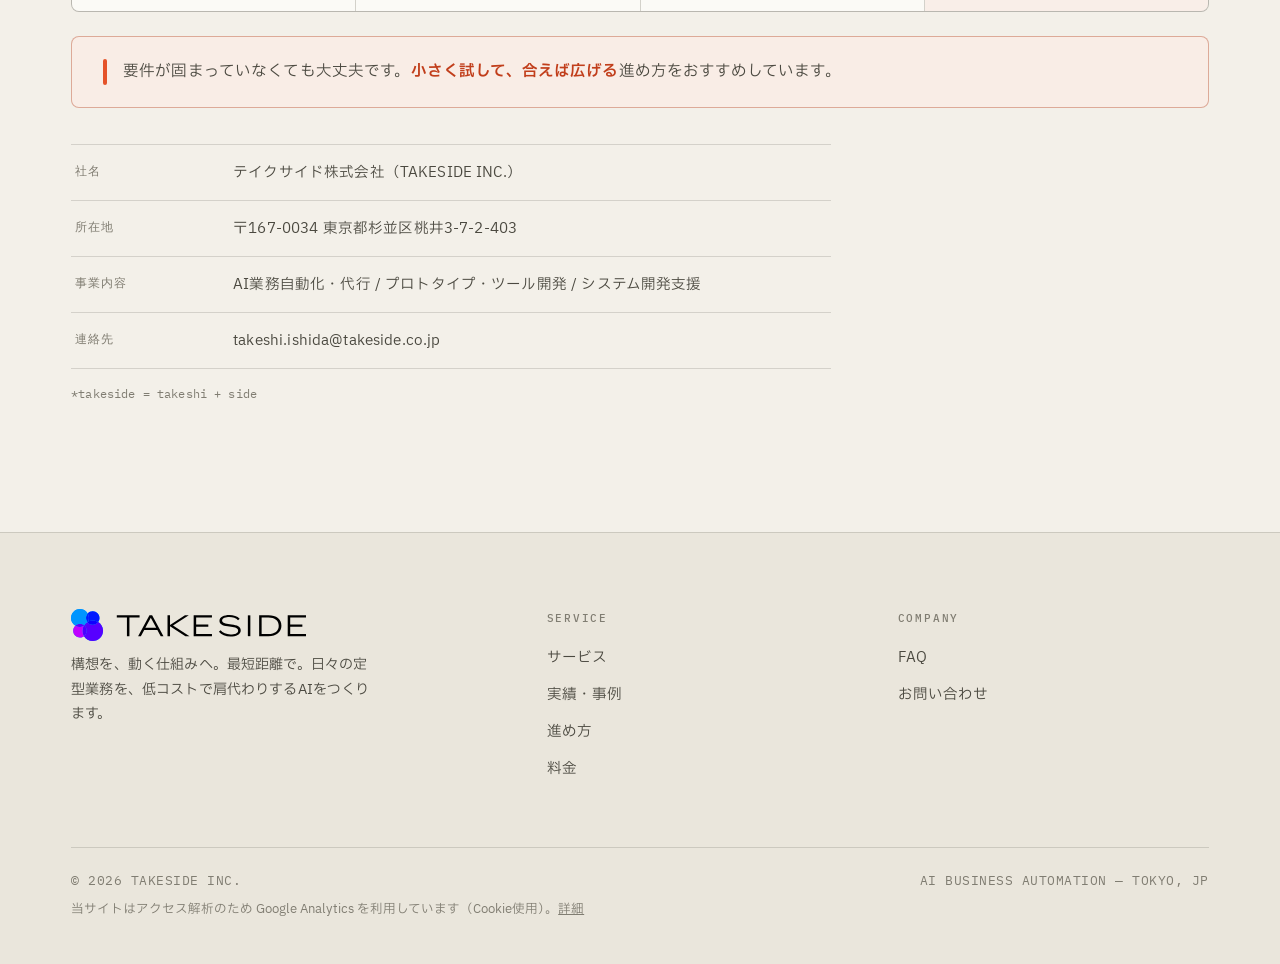
==== commit 2f1666d6: "docs: サイト全体の文章を書き換え、AI生成文の癖（読点見出し・問いかけ型・対比の定型）を減らす Co-Authored-By: Claude Opus 5.5 <noreply@anthropi" ====
--- a/contact.html
+++ b/contact.html
@@ -78,7 +78,7 @@
   "@type": "FAQPage",
   "mainEntity": [
     { "@type": "Question", "name": "要件が固まっていなくても相談できますか？", "acceptedAnswer": { "@type": "Answer", "text": "はい。テイクサイドは要件定義から始めません。Excel・CSV、業務マニュアル、メールや会話ログなど現場の資料が雑多なままでも着手でき、まず動くプロトタイプを作り実物を見ながら必要なものを具体化します。" } },
-    { "@type": "Question", "name": "費用はどのくらいかかりますか？", "acceptedAnswer": { "@type": "Answer", "text": "ライトプラン30万円〜、スタンダードプラン50万円〜、エンタープライズ100万円〜が基本です。プロトタイプ作成までは基本0円で対応。成果報酬型や個人導入からのスタートも相談可能です。" } },
+    { "@type": "Question", "name": "費用はどのくらいかかりますか？", "acceptedAnswer": { "@type": "Answer", "text": "1つの作業だけ・LP 1ページだけを頼めるスポットメニュー10万円、ライトプラン30万円〜、スタンダードプラン50万円〜、エンタープライズ100万円〜が基本です（いずれも税別）。ライトプラン以上はプロトタイプ作成までは基本0円で対応します（スポットメニューは最初から定額）。成果報酬型や個人導入からのスタートも相談可能です。" } },
     { "@type": "Question", "name": "どれくらいの期間で形になりますか？", "acceptedAnswer": { "@type": "Answer", "text": "最短1週間でデモ環境を用意できます。Day1でヒアリング・資料共有、Day3〜7でプロトタイプ作成と実データ検証・ROI試算、Day8〜14で修正と本格導入の判断という流れです。" } },
     { "@type": "Question", "name": "既存のシステムを入れ替える必要はありますか？", "acceptedAnswer": { "@type": "Answer", "text": "いいえ。大規模なリプレイスは不要です。既存の基幹システムはそのままに、Excel／CSV連携などの周辺業務から段階的に着手し、効果が見えたものから広げていけます。" } },
     { "@type": "Question", "name": "個人事業主・フリーランスでも依頼できますか？", "acceptedAnswer": { "@type": "Answer", "text": "はい。企業導入だけでなく、個人・フリーランス・小規模事業者向けのスモールスタートも用意しています。予算に応じた柔軟なプランで第一歩からサポートします。" } },
@@ -119,8 +119,8 @@
   <div class="wrap">
     <p class="crumbs"><a href="index.html">HOME</a> / FAQ &amp; CONTACT</p>
     <span class="eyebrow" style="margin-top:18px;"><span class="idx">SYS-05</span>&nbsp;&nbsp;FAQ &amp; Contact</span>
-    <h1>まず、聞いてみる</h1>
-    <p class="lead">「何から相談すればいいか分からない」で大丈夫です。手元にある資料を起点に、できること・できないことを率直にお伝えします。まずは動くものを見て、判断してください。</p>
+    <h1>相談してみる</h1>
+    <p class="lead">何から相談すればいいか分からない段階で大丈夫です。手元の資料を見せていただければ、できること・できないことをはっきりお伝えします。</p>
   </div>
 </section>
 
@@ -130,7 +130,7 @@
     <div class="section-head">
       <span class="eyebrow"><span class="idx">01</span>&nbsp;&nbsp;FAQ</span>
       <h2 class="h2">よくあるご質問</h2>
-      <p class="lead">ご相談前に多くいただく質問をまとめました。ここに無い点は、お気軽にお問い合わせください。</p>
+      <p class="lead">ここに無いことは、お気軽にお問い合わせください。</p>
     </div>
 
     <div class="faq-list">
@@ -140,7 +140,7 @@
       </details>
       <details class="faq">
         <summary><span class="q">Q2</span>費用はどのくらいかかりますか？<span class="ic"></span></summary>
-        <div class="a">ライトプラン<strong>30万円〜</strong>／スタンダードプラン<strong>50万円〜</strong>／エンタープライズ<strong>100万円〜</strong>を基本としています。最初から大きく投資する必要はなく、<strong>プロトタイプ作成までは基本0円</strong>で対応。コスト削減だけでなく売上向上にコミットする成果報酬型や、個人導入からのスタートもご相談いただけます。</div>
+        <div class="a">1つの作業だけ・LP 1ページだけを頼めるスポットメニュー<strong>10万円</strong>、ライトプラン<strong>30万円〜</strong>／スタンダードプラン<strong>50万円〜</strong>／エンタープライズ<strong>100万円〜</strong>を基本としています（いずれも税別）。ライトプラン以上は<strong>プロトタイプ作成までは基本0円</strong>で対応します（スポットメニューは試作を挟まず、最初から定額でつくります）。コスト削減だけでなく売上向上にコミットする成果報酬型や、個人導入からのスタートもご相談いただけます。</div>
       </details>
       <details class="faq">
         <summary><span class="q">Q3</span>どれくらいの期間で形になりますか？<span class="ic"></span></summary>
@@ -176,7 +176,7 @@
     <div class="contact-card">
       <div>
         <span class="eyebrow"><span class="idx">02</span>&nbsp;&nbsp;Contact</span>
-        <h2 style="margin-top:18px;">まずは、動くものを見て判断してください</h2>
+        <h2 style="margin-top:18px;">試作を見てから<br /><span class="keep">決めてください</span></h2>
         <!-- 予約。話して決めたい人向けの入口。予約ページは Google カレンダーの予約スケジュール -->
         <div class="cbook">
           <h3 class="cb-title">話しながら決めたい方へ</h3>
@@ -236,8 +236,8 @@
   <div class="wrap">
     <div class="section-head">
       <span class="eyebrow"><span class="idx">03</span>&nbsp;&nbsp;How we start</span>
-      <h2 class="h2">4ステップで、始まります</h2>
-      <p class="lead">動くもの至上主義。構想を、動く仕組みへ。最短距離で。</p>
+      <h2 class="h2">始めるまでの4ステップ</h2>
+      <p class="lead">相談から試作の確認、導入の判断までの流れです。</p>
     </div>
 
     <div class="row-grid c4" style="margin-bottom:24px;">
@@ -249,7 +249,7 @@
 
     <div class="callout">
       <span class="bar"></span>
-      <p>要件が固まっていなくてもOK。手元の資料から着手可能。<b>小さく試し、合えば広げる</b>進め方を推奨しています。</p>
+      <p>要件が固まっていなくても大丈夫です。<b>小さく試して、合えば広げる</b>進め方をおすすめしています。</p>
     </div>
 
     <div class="company">
--- a/styles.css
+++ b/styles.css
@@ -218,6 +218,8 @@
   margin-top: 26px;
 }
 .hero h1 .accent { display: inline; }
+/* 狭い画面で「…手作業をAI／で減らします」と割れないよう、後半をひとかたまりにする */
+.hero h1 .keep, h1 .keep, h2 .keep { display: inline-block; }
 .hero .lead { margin-top: 28px; }
 .hero-cta { display: flex; flex-wrap: wrap; gap: 14px; margin-top: 36px; }
 
@@ -650,6 +652,14 @@
   font-size: clamp(40px, 4vw, 54px); letter-spacing: -0.03em; font-variant-numeric: tabular-nums;
 }
 .pr-price .u { font-size: 15px; font-weight: 500; color: var(--ink-2); }
+/* 税区分は価格の一部として必ず見せるが、数字より目立たせない */
+.tax { font-size: 11.5px; font-weight: 400; color: var(--ink-3); margin-left: 2px; }
+/* スポットを足して4枠。4列だと狭い幅で価格が詰まるので、中間幅は2列 */
+.pr-list.c4 { grid-template-columns: repeat(4, 1fr); }
+@media (max-width: 1100px) { .pr-list.c4 { grid-template-columns: repeat(2, 1fr); } }
+/* スポットの枠は料金ページの #spot へ飛ぶリンク */
+a.pr { display: block; color: inherit; text-decoration: none; transition: border-color .18s ease; }
+a.pr:hover { border-color: var(--accent); }
 .pr > p { margin: 14px 0 0; color: var(--ink-2); font-size: 14.5px; line-height: 1.7; }
 .pr-foot {
   margin-top: clamp(20px, 2.4vw, 28px);
@@ -781,7 +791,7 @@
   .exp { grid-template-columns: 40px 1fr auto; }
   .exp .d { display: none; }
   .proc { grid-template-columns: 1fr; }
-  .pr-list { grid-template-columns: 1fr; }
+  .pr-list, .pr-list.c4 { grid-template-columns: 1fr; }
   .ab { grid-template-columns: 1fr; }
   .cta-inner { flex-direction: column; align-items: flex-start; }
   .foot-grid { grid-template-columns: 1fr; }
--- a/pages.css
+++ b/pages.css
@@ -92,6 +92,8 @@
    PRICING
    ========================================================================= */
 .plans { display: grid; grid-template-columns: repeat(3, 1fr); gap: clamp(16px, 1.8vw, 24px); align-items: stretch; }
+.plans.c2 { grid-template-columns: repeat(2, 1fr); max-width: 860px; }
+.spot-terms { margin-top: 14px; padding-left: 1.2em; display: flex; flex-direction: column; gap: 6px; line-height: 1.7; }
 .plan { background: var(--paper-3); border: 1px solid var(--line); border-radius: 10px; padding: clamp(26px, 2.6vw, 36px); display: flex; flex-direction: column; gap: 16px; position: relative; }
 .plan.feat { border-color: var(--accent); box-shadow: 0 22px 48px -34px color-mix(in srgb, var(--accent) 70%, transparent); }
 .plan .ribbon { position: absolute; top: -1px; right: 24px; transform: translateY(-50%); background: var(--accent); color: var(--on-accent); font-family: var(--font-mono); font-size: 11px; letter-spacing: .08em; padding: 5px 12px; border-radius: 999px; }
@@ -333,7 +335,7 @@
    ========================================================================= */
 @media (max-width: 980px) {
   .row-grid.c3, .row-grid.c4 { grid-template-columns: 1fr 1fr; }
-  .plans { grid-template-columns: 1fr; max-width: 460px; margin-inline: auto; }
+  .plans, .plans.c2 { grid-template-columns: 1fr; max-width: 460px; margin-inline: auto; }
   .works-grid { grid-template-columns: 1fr; }
   .contact-card { grid-template-columns: 1fr; }
   .ref-grid { grid-template-columns: 1fr; max-width: 460px; margin-inline: auto; }
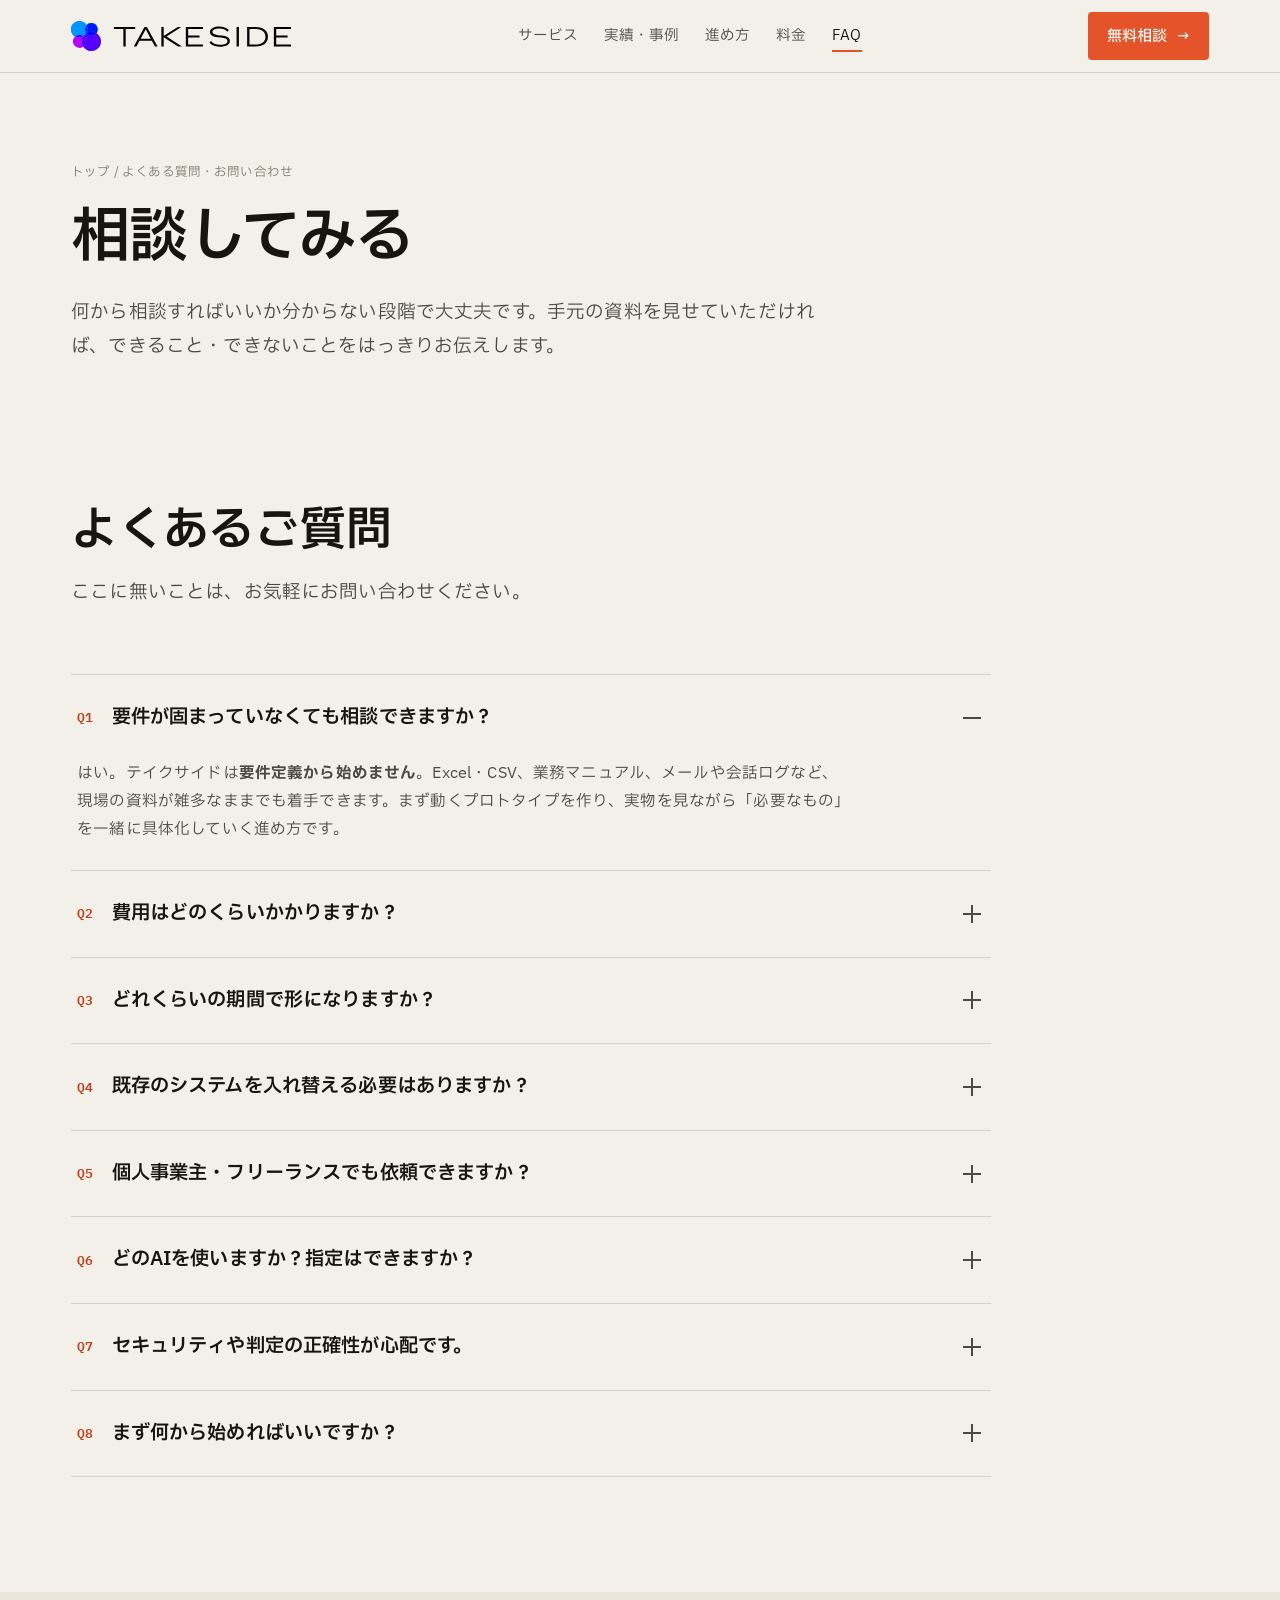
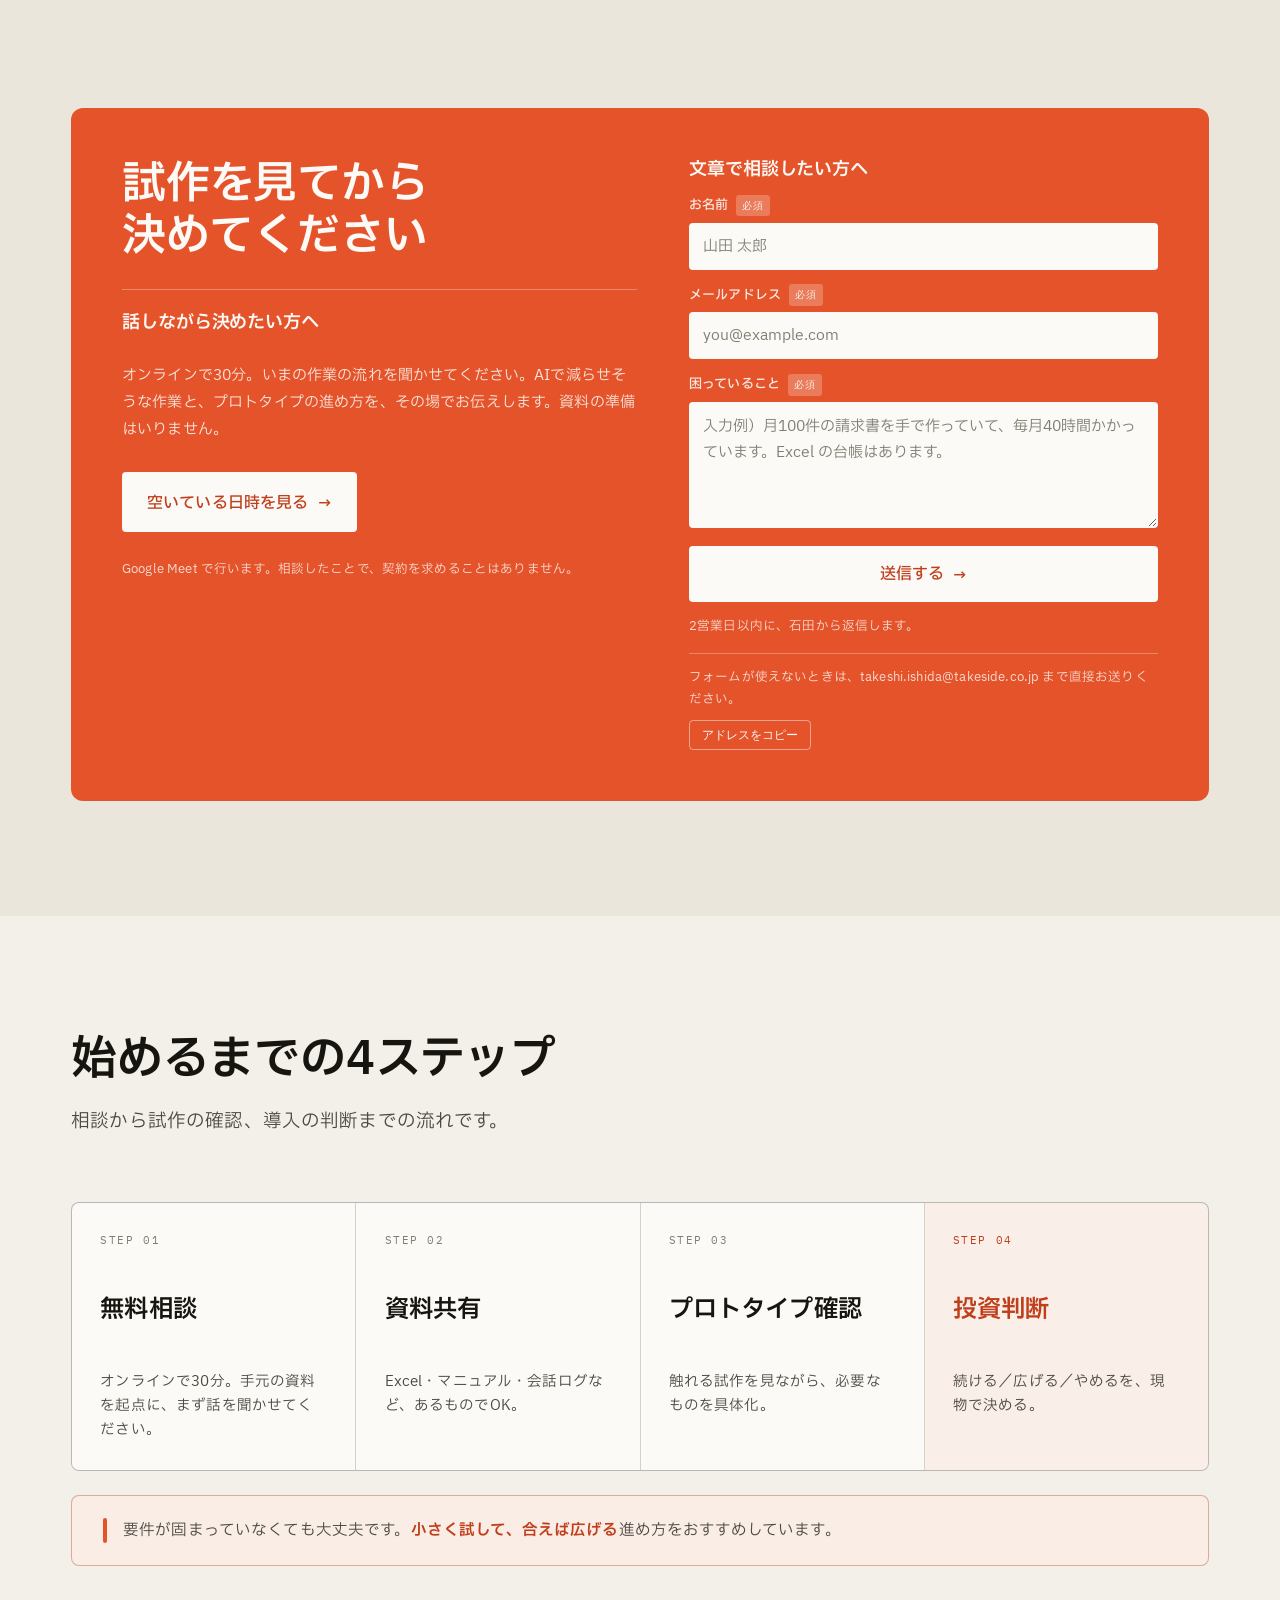
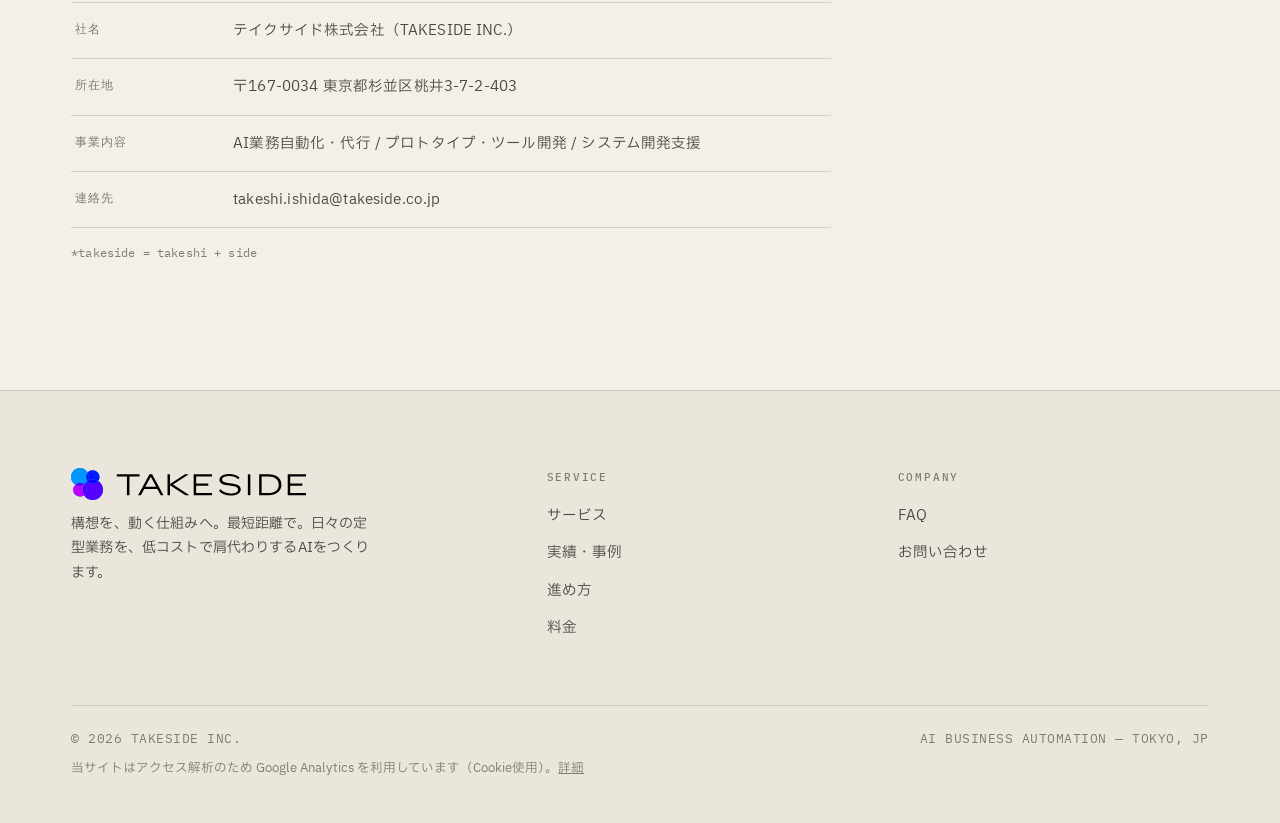
==== commit 957816cc: "feat: 実績ページを企業向け業務ツールの一覧から始め、見た目の作り物感を減らす - 実績ページ冒頭を「企業向けにつくった業務ツール」一覧に置き換え（社名は伏せ、状態を明記） - トップのヒーロー右" ====
--- a/contact.html
+++ b/contact.html
@@ -117,8 +117,7 @@
 <!-- ============================ PAGE HERO ============================ -->
 <section class="page-hero">
   <div class="wrap">
-    <p class="crumbs"><a href="index.html">HOME</a> / FAQ &amp; CONTACT</p>
-    <span class="eyebrow" style="margin-top:18px;"><span class="idx">SYS-05</span>&nbsp;&nbsp;FAQ &amp; Contact</span>
+    <p class="crumbs"><a href="index.html">トップ</a> / よくある質問・お問い合わせ</p>
     <h1>相談してみる</h1>
     <p class="lead">何から相談すればいいか分からない段階で大丈夫です。手元の資料を見せていただければ、できること・できないことをはっきりお伝えします。</p>
   </div>
@@ -128,7 +127,6 @@
 <section class="section" id="faq" style="padding-top:clamp(40px,5vw,72px);">
   <div class="wrap">
     <div class="section-head">
-      <span class="eyebrow"><span class="idx">01</span>&nbsp;&nbsp;FAQ</span>
       <h2 class="h2">よくあるご質問</h2>
       <p class="lead">ここに無いことは、お気軽にお問い合わせください。</p>
     </div>
@@ -175,8 +173,7 @@
   <div class="wrap">
     <div class="contact-card">
       <div>
-        <span class="eyebrow"><span class="idx">02</span>&nbsp;&nbsp;Contact</span>
-        <h2 style="margin-top:18px;">試作を見てから<br /><span class="keep">決めてください</span></h2>
+        <h2>試作を見てから<br /><span class="keep">決めてください</span></h2>
         <!-- 予約。話して決めたい人向けの入口。予約ページは Google カレンダーの予約スケジュール -->
         <div class="cbook">
           <h3 class="cb-title">話しながら決めたい方へ</h3>
@@ -235,7 +232,6 @@
 <section class="section">
   <div class="wrap">
     <div class="section-head">
-      <span class="eyebrow"><span class="idx">03</span>&nbsp;&nbsp;How we start</span>
       <h2 class="h2">始めるまでの4ステップ</h2>
       <p class="lead">相談から試作の確認、導入の判断までの流れです。</p>
     </div>
--- a/styles.css
+++ b/styles.css
@@ -77,24 +77,6 @@
   padding-inline: var(--gut);
 }
 
-/* ---- mono eyebrow label ---- */
-.eyebrow {
-  font-family: var(--font-mono);
-  font-size: var(--t-mono);
-  letter-spacing: 0.22em;
-  text-transform: uppercase;
-  color: var(--ink-3);
-  display: inline-flex;
-  align-items: center;
-  gap: 10px;
-}
-.eyebrow::before {
-  content: "";
-  width: 9px; height: 9px;
-  background: var(--accent);
-  display: inline-block;
-}
-.eyebrow .idx { color: var(--accent-2); }
 
 /* ---- headings ---- */
 h1, h2, h3 { margin: 0; font-weight: 600; line-height: 1.18; letter-spacing: -0.005em; }
@@ -240,142 +222,30 @@
 .trust li .tick::after { content: ""; width: 7px; height: 4px; border-left: 1.6px solid var(--accent); border-bottom: 1.6px solid var(--accent); transform: rotate(-45deg) translateY(-1px); }
 .trust ul { display: contents; }
 
-/* faint blueprint grid behind hero */
-.hero::before {
-  content: ""; position: absolute; inset: 0; z-index: -1;
-  background-image:
-    linear-gradient(var(--line-2) 1px, transparent 1px),
-    linear-gradient(90deg, var(--line-2) 1px, transparent 1px);
-  background-size: 46px 46px;
-  -webkit-mask-image: radial-gradient(120% 90% at 78% 30%, #000 0%, transparent 70%);
-          mask-image: radial-gradient(120% 90% at 78% 30%, #000 0%, transparent 70%);
-  opacity: .7;
-}
-
-/* =========================================================================
-   PIPELINE DIAGRAM (hero visual)
-   ========================================================================= */
-.pipe {
+
+/* =========================================================================
+   PROOF CARD (hero visual)
+   作り物の図ではなく、実績ページにある実測値とアプリの実画面を並べる
+   ========================================================================= */
+.proof {
   background: var(--paper-3);
   border: 1px solid var(--line);
   border-radius: 8px;
   padding: clamp(20px, 2.4vw, 30px);
-  box-shadow: 0 1px 0 rgba(255,255,255,.6) inset, 0 24px 50px -34px rgba(22,21,15,.5);
-  position: relative;
-}
-.pipe-head {
-  display: flex; align-items: center; justify-content: space-between;
-  font-family: var(--font-mono); font-size: 11.5px; letter-spacing: .12em;
-  color: var(--ink-3); text-transform: uppercase;
-  padding-bottom: 16px; margin-bottom: 20px; border-bottom: 1px dashed var(--line);
-}
-/* コード風トークン（workflow.automate / agent.run() / deploy:）は
-   情報テキストと地続きに見えると「装飾なのか実データなのか」が判別できない。
-   薄い面と枠を与えて、読み物ではなく識別子だと分かるようにする。 */
-.pipe-head > span:first-child,
-.pipe-foot .code {
-  background: color-mix(in srgb, var(--ink) 5%, transparent);
-  border: 1px solid var(--line-2);
-  border-radius: 3px; padding: 3px 7px;
-  text-transform: none; letter-spacing: .06em;
-}
-.pipe-dots { display: flex; gap: 6px; }
-.pipe-dots i { width: 8px; height: 8px; border-radius: 50%; background: var(--line); display: block; }
-.pipe-dots i:first-child { background: var(--accent); }
-
-.pipe-flow {
-  display: grid;
-  grid-template-columns: 1fr auto 1fr;
-  align-items: center; gap: 14px;
-}
-.pipe-col { display: flex; flex-direction: column; gap: 10px; }
-.pipe-col .col-label {
-  font-family: var(--font-mono); font-size: 10.5px; letter-spacing: .14em;
-  text-transform: uppercase; color: var(--ink-3); margin-bottom: 2px;
-}
-.chip {
-  display: flex; align-items: center; gap: 9px;
-  background: var(--paper); border: 1px solid var(--line);
-  border-radius: var(--radius); padding: 11px 13px;
-  font-size: 14px; font-weight: 500;
-}
-.chip .glyph { width: 8px; height: 8px; flex: none; background: var(--ink-3); }
-.chip.in .glyph { background: var(--ink-3); border-radius: 0; }
-.chip.out { border-color: color-mix(in srgb, var(--accent) 40%, var(--line)); background: color-mix(in srgb, var(--accent) 7%, var(--paper-3)); }
-.chip.out .glyph { background: var(--accent); clip-path: polygon(0 50%,38% 50%,38% 0,100% 50%,38% 100%,38% 50%); width: 12px; height: 12px; }
-
-.pipe-node {
-  display: flex; flex-direction: column; align-items: center; gap: 8px;
-  justify-self: center;
-  padding: 18px 16px; min-width: 116px; max-width: 180px;
-  background: var(--accent); color: var(--on-accent);
-  border-radius: 6px; text-align: center; position: relative;
-}
-.pipe-node .ring {
-  width: 38px; height: 38px; border-radius: 50%;
-  border: 2px solid color-mix(in srgb, var(--on-accent) 65%, transparent); display: grid; place-items: center;
-  position: relative;
-}
-.pipe-node .ring .core { width: 12px; height: 12px; border-radius: 50%; background: var(--on-accent); }
-.pipe-node .pulse { position: absolute; inset: 0; border-radius: 50%; border: 2px solid color-mix(in srgb, var(--on-accent) 65%, transparent); }
-.pipe-node .nm { font-size: 13px; font-weight: 600; }
-/* 名称「AIエージェント」とコード「agent.run()」が地続きに読まれないよう面で分ける
-   （モバイルでは横並びになるため特に必要） */
-.pipe-node .ev {
-  font-family: var(--font-mono); font-size: 10.5px; letter-spacing: .04em;
-  color: color-mix(in srgb, var(--on-accent) 88%, transparent);
-  background: color-mix(in srgb, var(--on-accent) 16%, transparent);
-  border-radius: 3px; padding: 2px 6px;
-}
-
-.pipe-arrow { display: grid; place-items: center; }
-.pipe-arrow svg { width: 30px; height: 16px; }
-.pipe-arrow .ln { stroke: var(--ink-3); stroke-width: 1.4; stroke-dasharray: 4 4; }
-.pipe-arrow .hd { fill: var(--ink-3); }
-
-.pipe-foot {
-  margin-top: 20px; padding-top: 16px; border-top: 1px dashed var(--line);
-  display: flex; align-items: center; justify-content: space-between; gap: 12px;
-  /* 11px は注釈として小さすぎたため 12.5px に。数値は本文書体で読みやすく出す */
-  font-family: var(--font-mono); font-size: 12.5px; color: var(--ink-3);
-}
-.pipe-foot .stat { font-family: var(--font-jp); letter-spacing: 0; }
-.pipe-foot .stat b { color: var(--accent-2); font-size: 16px; font-family: var(--font-en); }
-
-/* reduce bar-chart in the lower-left cell */
-.pipe-reduce { display: flex; flex-direction: column; gap: 11px; }
-.pipe-reduce .rd-label {
-  font-family: var(--font-mono); font-size: 10.5px; letter-spacing: .14em;
-  text-transform: uppercase; color: var(--ink-3); margin-bottom: 2px;
-}
-.pipe-reduce .rd-row { display: grid; grid-template-columns: 30px 1fr; align-items: center; gap: 9px; }
-.pipe-reduce .rd-k { font-family: var(--font-mono); font-size: 11px; color: var(--ink-3); text-align: right; }
-.pipe-reduce .rd-bar {
-  position: relative; height: 14px; border-radius: 2px;
-  background: var(--paper-2); display: flex; align-items: center; overflow: visible;
-}
-.pipe-reduce .rd-fill { display: block; height: 100%; border-radius: 2px; transform-origin: left; }
-.pipe-reduce .rd-manual { background: color-mix(in srgb, var(--ink) 26%, transparent); }
-.pipe-reduce .rd-ai { background: var(--accent); }
-.pipe-reduce .rd-cut {
-  position: absolute; right: 7px; top: 50%; transform: translateY(-50%);
-  font-family: var(--font-mono); font-size: 10px; font-weight: 500; letter-spacing: .04em;
-  color: var(--accent-2); white-space: nowrap;
-}
-
-@media (prefers-reduced-motion: no-preference) {
-  .pipe-node .pulse { animation: pulse 2.4s ease-out infinite; }
-  .pipe-arrow .ln { animation: dash 1s linear infinite; }
-  .pipe-node .core { animation: core 2.4s ease-in-out infinite; }
-  .pipe-reduce .rd-manual { animation: grow 1s .25s cubic-bezier(.22,.61,.36,1) both; }
-  .pipe-reduce .rd-ai { animation: grow 1s .5s cubic-bezier(.22,.61,.36,1) both; }
-  .pipe-reduce .rd-cut { animation: fade-in .5s 1.15s both; }
-}
-@keyframes pulse { 0% { transform: scale(1); opacity: .8; } 100% { transform: scale(2.1); opacity: 0; } }
-@keyframes dash { to { stroke-dashoffset: -16; } }
-@keyframes core { 0%,100% { opacity: 1; } 50% { opacity: .35; } }
-@keyframes grow { from { transform: scaleX(0); } to { transform: scaleX(1); } }
-@keyframes fade-in { from { opacity: 0; } to { opacity: 1; } }
+}
+.proof-head { font-size: 13px; font-weight: 600; color: var(--ink-2); margin: 0 0 6px; }
+.proof-list { list-style: none; margin: 0; padding: 0; }
+.proof-list li + li { border-top: 1px solid var(--line); }
+.proof-list a { display: grid; grid-template-columns: 1fr auto; gap: 4px 16px; align-items: center; padding: 16px 0; color: inherit; text-decoration: none; }
+.proof-list a:hover .pf-k { color: var(--accent-2); }
+.pf-k { font-size: 14px; font-weight: 600; }
+.pf-v { font-family: var(--font-en); font-size: clamp(18px, 1.9vw, 22px); font-weight: 600; color: var(--accent-2); white-space: nowrap; grid-row: span 2; text-align: right; }
+.pf-n { font-size: 12.5px; color: var(--ink-3); }
+.proof-app a { display: flex; gap: 16px; align-items: center; }
+.proof-app img { width: 72px; height: 112px; object-fit: cover; object-position: top; border-radius: 8px; border: 1px solid var(--line); flex: none; }
+.pf-t { display: flex; flex-direction: column; gap: 4px; }
+.pf-k .keep { display: inline-block; }
+.proof-note { font-size: 11.5px; color: var(--ink-3); margin: 6px 0 0; line-height: 1.6; }
 
 /* =========================================================================
    SECTION SCAFFOLD
@@ -384,13 +254,12 @@
 /* 見出しは1行に収まる幅まで許し、リード文だけ 62ch（.lead）で読みやすさを保つ。
    従来は両方まとめて 760px に絞っていたため、PCで見出しが早期に折り返していた。 */
 .section-head { max-width: 1000px; margin-bottom: clamp(40px, 5vw, 64px); }
-.section-head .h2 { margin-top: 18px; }
+.section-head .h2 { margin-top: 0; }
 .section-head .lead { margin-top: 18px; }
 
 /* night variant */
 .section.night { background: var(--night); color: var(--paper-on-night); }
 .section.night .lead { color: var(--ink-on-night); }
-.section.night .eyebrow { color: var(--ink-on-night); }
 .section.night .accent { color: var(--accent); }
 
 /* =========================================================================
@@ -698,19 +567,9 @@
    CTA BANNER
    ========================================================================= */
 .cta-band { background: var(--accent); color: var(--on-accent); position: relative; overflow: hidden; }
-.cta-band::before {
-  content: ""; position: absolute; inset: 0;
-  background-image: linear-gradient(rgba(251,250,246,.18) 1px, transparent 1px), linear-gradient(90deg, rgba(251,250,246,.18) 1px, transparent 1px);
-  background-size: 46px 46px;
-  -webkit-mask-image: radial-gradient(80% 120% at 90% 50%, #000, transparent 70%);
-          mask-image: radial-gradient(80% 120% at 90% 50%, #000, transparent 70%);
-}
 .cta-inner { position: relative; display: flex; flex-wrap: wrap; gap: 28px; align-items: center; justify-content: space-between; padding-block: clamp(56px, 7vw, 96px); }
 .cta-inner h2 { font-size: var(--t-h2); font-weight: 600; max-width: 18ch; color: var(--on-accent); }
 .cta-inner .lead { color: color-mix(in srgb, var(--on-accent) 85%, transparent); margin-top: 16px; }
-.cta-band .eyebrow { color: color-mix(in srgb, var(--on-accent) 80%, transparent); }
-.cta-band .eyebrow::before { background: var(--on-accent); }
-.cta-band .eyebrow .idx { color: var(--on-accent); }
 .cta-band .btn-primary { background: var(--on-accent); color: var(--accent-2); }
 .cta-band .btn-primary:hover { background: #fff; }
 .cta-band .btn-ghost { color: var(--on-accent); border-color: color-mix(in srgb, var(--on-accent) 45%, transparent); }
@@ -761,22 +620,13 @@
 .reveal.in { opacity: 1; transform: none; }
 @media (prefers-reduced-motion: reduce) { .reveal { opacity: 1; transform: none; transition: none; } }
 
-/* ---- tweak toggles ---- */
-html[data-grid="off"] .hero::before,
-html[data-grid="off"] .cta-band::before { display: none; }
-html[data-motion="off"] .pipe-node .pulse,
-html[data-motion="off"] .pipe-arrow .ln,
-html[data-motion="off"] .pipe-node .core,
-html[data-motion="off"] .pipe-reduce .rd-fill,
-html[data-motion="off"] .pipe-reduce .rd-cut { animation: none; }
-html[data-motion="off"] .reveal { transition-duration: .25s; }
 
 /* =========================================================================
    RESPONSIVE
    ========================================================================= */
 @media (max-width: 980px) {
   .hero-grid { grid-template-columns: 1fr; }
-  .pipe { margin-top: 8px; }
+  .proof { margin-top: 8px; }
   .cases { grid-template-columns: 1fr; }
   .pains { grid-template-columns: 1fr; }
   .proc { grid-template-columns: 1fr 1fr; }
@@ -816,21 +666,6 @@
   }
 }
 
-@media (max-width: 640px) {
-  /* ---- パイプライン図：3カラムのままでは375pxでチップが全部折り返すため縦積みにする ---- */
-  .pipe-flow { grid-template-columns: 1fr; gap: 12px; }
-  .pipe-arrow svg { transform: rotate(90deg); }
-  .pipe-node { max-width: none; width: 100%; flex-direction: row; justify-content: center; gap: 14px; padding: 14px 16px; }
-  .pipe-node .ring { width: 30px; height: 30px; }
-  .pipe-node .nm { font-size: 14px; }
-  /* 2段目は 矢印 → 出力チップ → 比較チャート の順にして
-     「手作業 → AI → 出力 → 削減効果」という読み順を縦でも保つ */
-  .pipe-flow + .pipe-flow .pipe-arrow { order: 1; }
-  .pipe-flow + .pipe-flow .pipe-col { order: 2; }
-  .pipe-flow + .pipe-flow .pipe-reduce { order: 3; margin-top: 4px; }
-  .pipe-foot { flex-direction: column; align-items: flex-start; gap: 6px; }
-}
-
 @media (max-width: 560px) {
   /* ボタンは文字数なりの幅だとガタつくので、SPでは縦に等幅で積む */
   .hero-cta { display: grid; grid-template-columns: 1fr; gap: 12px; width: 100%; }
--- a/pages.css
+++ b/pages.css
@@ -7,17 +7,9 @@
 .nav-links a[aria-current="page"] { color: var(--ink); }
 .nav-links a[aria-current="page"]::after { width: 100%; }
 .page-hero { padding-top: clamp(48px, 6vw, 88px); padding-bottom: clamp(36px, 4.5vw, 60px); position: relative; overflow: hidden; }
-.page-hero::before {
-  content: ""; position: absolute; inset: 0; z-index: -1;
-  background-image: linear-gradient(var(--line-2) 1px, transparent 1px), linear-gradient(90deg, var(--line-2) 1px, transparent 1px);
-  background-size: 46px 46px;
-  -webkit-mask-image: radial-gradient(120% 100% at 85% 0%, #000 0%, transparent 65%);
-          mask-image: radial-gradient(120% 100% at 85% 0%, #000 0%, transparent 65%);
-  opacity: .7;
-}
 .page-hero h1 { font-size: clamp(34px, 4.6vw, 66px); font-weight: 600; letter-spacing: -0.02em; line-height: 1.12; margin-top: 22px; max-width: 20ch; }
 .page-hero .lead { margin-top: 24px; }
-.page-hero .crumbs { font-family: var(--font-mono); font-size: 12px; letter-spacing: .08em; color: var(--ink-3); }
+.page-hero .crumbs { font-size: 12.5px; color: var(--ink-3); }
 .page-hero .crumbs a:hover { color: var(--accent-2); }
 
 /* ---- gridline stepper row (process / steps / timeline) ---- */
@@ -148,13 +140,6 @@
   padding: clamp(24px, 4vw, 60px); position: relative; overflow: hidden;
   display: grid; grid-template-columns: 1.1fr 1fr; gap: clamp(28px, 4vw, 56px); align-items: center;
 }
-.contact-card::before {
-  content: ""; position: absolute; inset: 0;
-  background-image: linear-gradient(rgba(251,250,246,.16) 1px, transparent 1px), linear-gradient(90deg, rgba(251,250,246,.16) 1px, transparent 1px);
-  background-size: 44px 44px;
-  -webkit-mask-image: radial-gradient(80% 120% at 92% 50%, #000, transparent 70%);
-          mask-image: radial-gradient(80% 120% at 92% 50%, #000, transparent 70%);
-}
 .contact-card > * { position: relative; }
 /* 見出しのサイズ基準を左カラム自身にする。
    --t-h2(最大50px) だとカラム幅500pxに対して大きく、
@@ -167,8 +152,6 @@
   font-weight: 600;
 }
 .contact-card .lead { color: color-mix(in srgb, var(--on-accent) 86%, transparent); margin-top: 16px; }
-.contact-card .eyebrow { color: color-mix(in srgb, var(--on-accent) 82%, transparent); }
-.contact-card .eyebrow::before { background: var(--on-accent); }
 .contact-actions { display: flex; flex-direction: column; gap: 14px; }
 .contact-actions .btn-primary { background: var(--on-accent); color: var(--accent-2); justify-content: center; padding: 16px 24px; font-size: 16px; }
 .contact-actions .btn-primary:hover { background: #fff; }
@@ -287,6 +270,31 @@
 .wd-tech .label { font-family: var(--font-mono); font-size: 10.5px; letter-spacing: .1em; text-transform: uppercase; color: var(--ink-3); margin-right: 4px; }
 .wd-pill { font-family: var(--font-mono); font-size: 11px; border: 1px solid var(--line); border-radius: 999px; padding: 5px 11px; color: var(--ink-2); }
 .wd-pill.ai { border-color: color-mix(in srgb, var(--accent) 45%, var(--line)); color: var(--accent-2); background: color-mix(in srgb, var(--accent) 6%, transparent); }
+/* 実績ページ冒頭：企業の業務に入れたツールの一覧 */
+.tools { list-style: none; margin: 0; padding: 0; border-top: 1px solid var(--line); }
+.tools li { border-bottom: 1px solid var(--line); }
+.tools a { display: grid; grid-template-columns: 220px 1fr auto; gap: 8px 32px; align-items: baseline; padding: 22px 4px; color: inherit; text-decoration: none; }
+.tools a:hover .tl-job { color: var(--accent-2); }
+.tl-job { font-size: 16px; font-weight: 600; display: flex; flex-direction: column; gap: 4px; }
+.tl-name .keep { display: inline-block; }
+.tl-job small { font-size: 12px; font-weight: 400; color: var(--ink-3); }
+.tl-what { font-size: 14px; color: var(--ink-2); line-height: 1.75; }
+.tl-state { font-size: 12px; font-weight: 600; color: var(--accent-2); border: 1px solid currentColor; border-radius: 999px; padding: 3px 10px; white-space: nowrap; }
+.tl-state.is-proto { color: var(--ink-3); }
+@media (max-width: 760px) {
+  .tools a { grid-template-columns: 1fr auto; }
+  .tl-what { grid-column: 1 / -1; grid-row: 2; }
+}
+/* 実績N：アプリの実画面を3枚並べる */
+.wd-shots { display: grid; grid-template-columns: repeat(3, 1fr); gap: 10px; }
+.wd-shots img { width: 100%; height: auto; border-radius: 10px; border: 1px solid var(--line); background: var(--paper-2); }
+/* スマホでは3列だと1枚90px前後で読めないため、1枚160pxで横にスクロールさせる */
+@media (max-width: 680px) {
+  .wd-panel { min-width: 0; }
+  .wd-shots { grid-template-columns: repeat(3, 160px); overflow-x: auto; scroll-snap-type: x mandatory; padding-bottom: 6px; }
+  .wd-shots img { scroll-snap-align: start; }
+}
+.wd-link { align-self: flex-start; font-size: 13.5px; font-weight: 600; color: var(--accent-2); }
 .wd-foot { font-family: var(--font-jp); font-size: 11.5px; color: var(--ink-3); padding: 0 clamp(22px, 2.4vw, 34px) 18px; line-height: 1.6; }
 
 /* 参考事例（before/after ミニカード） */
